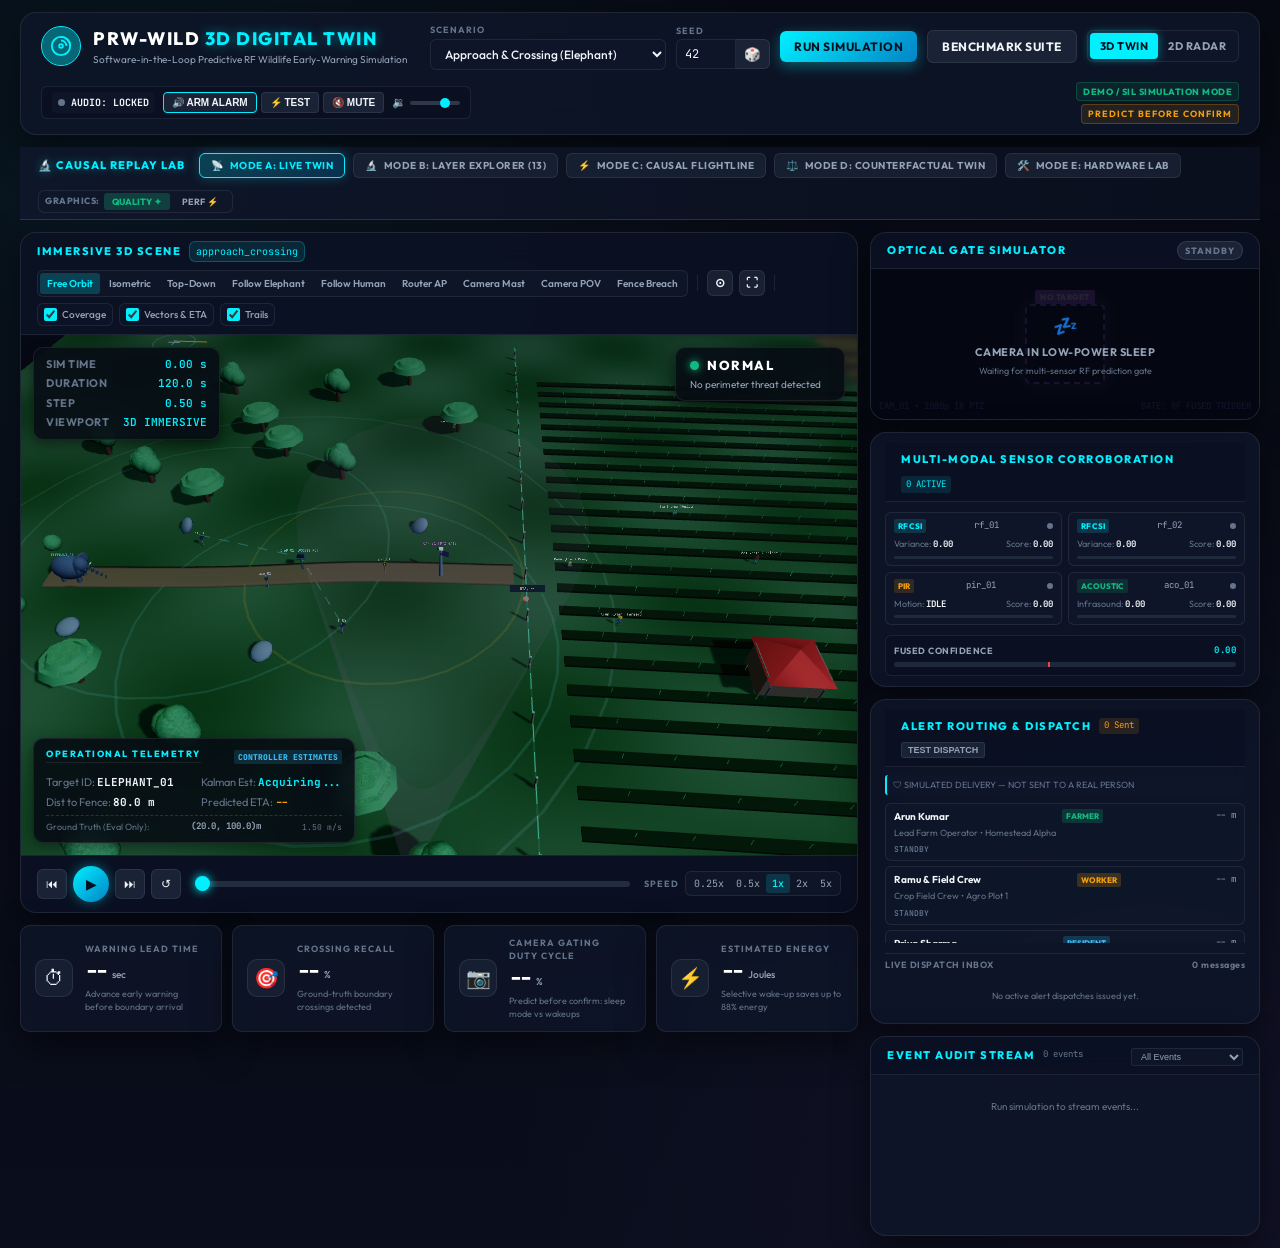
==== src/prw_wild/web/static/index.html @ 9e8f16c5 "Checkpoint: Initial state before comprehensive audit and self-repair" ====
<!DOCTYPE html>
<html lang="en">
<head>
  <meta charset="UTF-8">
  <meta name="viewport" content="width=device-width, initial-scale=1.0">
  <title>PRW-Wild — Immersive 3D Digital Twin</title>
  <link rel="icon" href="data:image/svg+xml,<svg xmlns='http://www.w3.org/2000/svg' viewBox='0 0 24 24'><text y='20' font-size='20'>📡</text></svg>">
  <link rel="preconnect" href="https://fonts.googleapis.com">
  <link rel="preconnect" href="https://fonts.gstatic.com" crossorigin>
  <link href="https://fonts.googleapis.com/css2?family=JetBrains+Mono:wght@400;600;700&family=Outfit:wght@300;400;500;600;700;800&display=swap" rel="stylesheet">
  <link rel="stylesheet" href="style.css">
</head>
<body>
  <div class="app-container">
    <!-- Top Navigation Header -->
    <header class="app-header">
      <div class="header-brand">
        <div class="brand-radar">
          <span class="radar-ping"></span>
          <svg class="radar-icon" viewBox="0 0 24 24" fill="none" stroke="currentColor" stroke-width="2">
            <circle cx="12" cy="12" r="10"></circle>
            <path d="M12 2a10 10 0 0 1 10 10"></path>
            <path d="M12 6a6 6 0 0 1 6 6"></path>
            <circle cx="12" cy="12" r="2"></circle>
          </svg>
        </div>
        <div class="brand-text">
          <h1>PRW-WILD <span>3D DIGITAL TWIN</span></h1>
          <p class="brand-subtitle">Software-in-the-Loop Predictive RF Wildlife Early-Warning Simulation</p>
        </div>
      </div>

      <div class="header-controls">
        <div class="control-group">
          <label for="scenarioSelect">SCENARIO</label>
          <select id="scenarioSelect" class="styled-select">
            <option value="approach_crossing">Approach & Crossing (Elephant)</option>
            <option value="turns_away">Turns Away (Nuisance Avoidance)</option>
            <option value="nuisance_triggers">Nuisance Triggers (Bird Flock)</option>
            <option value="degraded_network">Degraded Network (Outages/Loss)</option>
            <option value="camera_gating">Camera Gating (Energy Benchmark)</option>
          </select>
        </div>

        <div class="control-group seed-group">
          <label for="seedInput">SEED</label>
          <div class="seed-input-wrap">
            <input type="number" id="seedInput" value="42" min="1" max="99999">
            <button id="randomSeedBtn" title="Randomize seed" class="btn-icon">🎲</button>
          </div>
        </div>

        <button id="runSimBtn" class="btn btn-primary">
          <span class="btn-spinner hidden" id="runSpinner"></span>
          <span class="btn-text">RUN SIMULATION</span>
        </button>

        <button id="benchmarkSuiteBtn" class="btn btn-secondary">
          <span>BENCHMARK SUITE</span>
        </button>

        <!-- View Mode Switcher: 3D vs 2D -->
        <div class="view-mode-toggle">
          <button id="btnView3D" class="view-toggle-btn active" title="Switch to Immersive 3D Digital Twin">3D TWIN</button>
          <button id="btnView2D" class="view-toggle-btn" title="Switch to 2D Spatial Radar Fallback">2D RADAR</button>
        </div>
      </div>

      <!-- Audible Alarm Controls Header Block -->
      <div class="header-alarm-panel">
        <div class="alarm-status-pill idle" id="alarmStatusBadge">
          <span class="alarm-led"></span>
          <span id="alarmStatusText">AUDIO: LOCKED</span>
        </div>
        <div class="alarm-buttons-group">
          <button id="btnArmAudio" class="alarm-btn pulse-glow" title="Click to unlock Web Audio API and arm siren">🔊 ARM ALARM</button>
          <button id="btnTestAlarm" class="alarm-btn" title="Test Web Audio multi-tone siren">⚡ TEST</button>
          <button id="btnMuteAudio" class="alarm-btn" title="Toggle audio mute">🔇 MUTE</button>
          <button id="btnAckAlarm" class="alarm-btn danger hidden" title="Acknowledge and silence critical siren">🔕 SILENCE</button>
        </div>
        <div class="volume-slider-wrap" title="Alarm Volume">
          <span class="vol-icon">🔉</span>
          <input type="range" id="alarmVolume" min="0" max="1" step="0.05" value="0.75" class="mini-range">
        </div>
      </div>

      <div class="header-status">
        <div class="demo-mode-pill">DEMO / SIL SIMULATION MODE</div>
        <div class="principle-tag">PREDICT BEFORE CONFIRM</div>
      </div>
    </header>

    <!-- PRW-Wild Causal Replay Lab Navigation Toolbar -->
    <nav class="causal-lab-toolbar">
      <div class="lab-toolbar-left">
        <span class="lab-toolbar-brand">🔬 CAUSAL REPLAY LAB</span>
        <button class="lab-mode-tab active" data-mode="live" id="tabModeLive" title="Live 3D Digital Twin with real-time telemetry">
          <span class="tab-icon">📡</span> MODE A: LIVE TWIN
        </button>
        <button class="lab-mode-tab" data-mode="layers" id="tabModeLayers" title="Inspect 13 engineering architecture layers">
          <span class="tab-icon">🔬</span> MODE B: LAYER EXPLORER (13)
        </button>
        <button class="lab-mode-tab" data-mode="flightline" id="tabModeFlightline" title="Interactive event timeline from sensor observation to decision and response">
          <span class="tab-icon">⚡</span> MODE C: CAUSAL FLIGHTLINE
        </button>
        <button class="lab-mode-tab" data-mode="counterfactual" id="tabModeCounterfactual" title="Fair policy comparison: Full PRW-Wild vs PIR-Only vs Always-On vs RF-Only">
          <span class="tab-icon">⚖️</span> MODE D: COUNTERFACTUAL TWIN
        </button>
        <button class="lab-mode-tab" data-mode="hardware" id="tabModeHardware" title="PRW-Wild Hardware Lab: 3D ESP32-S3 PCB, verified pinout, sensors & wiring explorer">
          <span class="tab-icon">🛠️</span> MODE E: HARDWARE LAB
        </button>
      </div>
      <div class="lab-toolbar-right">
        <div class="graphics-quality-pill">
          <span class="pill-title">GRAPHICS:</span>
          <button class="gfx-btn active" id="btnGfxHigh" title="High Quality PBR materials & soft shadows">QUALITY ✦</button>
          <button class="gfx-btn" id="btnGfxPerf" title="Optimized performance & framerate">PERF ⚡</button>
        </div>
      </div>
    </nav>

    <!-- Main Workspace Grid -->
    <main class="main-layout">
      <!-- Left / Center: 3D Viewport & Playback Controls -->
      <section class="simulation-section">
        <div class="canvas-panel">
          <div class="panel-header">
            <div class="panel-title">
              <span class="panel-tag" id="viewportTag">IMMERSIVE 3D SCENE</span>
              <span id="scenarioTitleBadge" class="title-badge">approach_crossing</span>
            </div>
            
            <!-- 3D Camera & Scene Controls Toolbar -->
            <div class="canvas-toolbar">
              <!-- Viewpoint Presets -->
              <div class="viewpoint-pills" id="viewpointPills">
                <button class="v-pill active" data-view="orbit" title="Free Perspective Orbit">Free Orbit</button>
                <button class="v-pill" data-view="isometric" title="Isometric Bird's-Eye Overview">Isometric</button>
                <button class="v-pill" data-view="topdown" title="Top-Down Ground Map">Top-Down</button>
                <button class="v-pill" data-view="follow" title="Follow Elephant Target">Follow Elephant</button>
                <button class="v-pill" data-view="human" title="Follow Selected Human Recipient">Follow Human</button>
                <button class="v-pill" data-view="router" title="Focus Wi-Fi Router (WIFI_AP_01)">Router AP</button>
                <button class="v-pill" data-view="camera" title="Focus Gated Camera Mast (CAM_01)">Camera Mast</button>
                <button class="v-pill" data-view="campov" title="Optical Camera Viewfinder Preview">Camera POV</button>
                <button class="v-pill" data-view="fence" title="Focus Perimeter Fence Breach Zone">Fence Breach</button>
              </div>

              <div class="tool-divider"></div>
              <button id="resetCameraBtn" class="tool-btn" title="Reset Camera View">⊙</button>
              <button id="fullscreenBtn" class="tool-btn" title="Toggle Fullscreen 3D View">⛶</button>
              
              <div class="tool-divider"></div>
              <label class="toggle-chip" title="Toggle Sensor Coverage Disks & RF Link Rays">
                <input type="checkbox" id="toggleSensors" checked>
                <span>Coverage</span>
              </label>
              <label class="toggle-chip" title="Toggle Tracking Vectors & Floating ETA Badge">
                <input type="checkbox" id="toggleVectors" checked>
                <span>Vectors & ETA</span>
              </label>
              <label class="toggle-chip" title="Toggle Animal Historical Path Trail">
                <input type="checkbox" id="toggleTrails" checked>
                <span>Trails</span>
              </label>
            </div>
          </div>

          <!-- Main Viewport Area: Houses 3D WebGL Canvas and Fallback 2D Canvas -->
          <div class="canvas-viewport" id="mainViewportWrapper">
            <!-- 3D Three.js Container (Default) -->
            <div id="threeContainer" class="viewport-layer active"></div>

            <!-- 2D Canvas Container (Fallback / Toggleable) -->
            <div id="twoContainer" class="viewport-layer hidden">
              <canvas id="digitalTwinCanvas"></canvas>
            </div>

            <!-- Floating HUD Overlays -->
            <div class="canvas-overlay top-left">
              <div class="hud-box">
                <div class="hud-row">
                  <span class="hud-label">SIM TIME</span>
                  <span class="hud-value" id="hudSimTime">0.00 s</span>
                </div>
                <div class="hud-row">
                  <span class="hud-label">DURATION</span>
                  <span class="hud-value" id="hudDuration">120.0 s</span>
                </div>
                <div class="hud-row">
                  <span class="hud-label">STEP</span>
                  <span class="hud-value" id="hudTimeStep">0.50 s</span>
                </div>
                <div class="hud-row">
                  <span class="hud-label">VIEWPORT</span>
                  <span class="hud-value" id="hudViewMode">3D IMMERSIVE</span>
                </div>
              </div>
            </div>

            <div class="canvas-overlay top-right">
              <div class="alert-status-card" id="alertStatusCard">
                <div class="status-badge-row">
                  <span class="alert-pulse-dot" id="alertPulseDot"></span>
                  <span class="alert-level-text" id="alertLevelText">NORMAL</span>
                </div>
                <div class="alert-meta-text" id="alertMetaText">No perimeter threat detected</div>
              </div>
            </div>

            <!-- Target Telemetry HUD -->
            <div class="canvas-overlay bottom-left">
              <div class="target-telemetry-hud" id="targetTelemetryHud">
                <div class="hud-title-row">
                  <span class="hud-title">OPERATIONAL TELEMETRY</span>
                  <span class="hud-mode-tag">CONTROLLER ESTIMATES</span>
                </div>
                <div class="telemetry-grid">
                  <div><span>Target ID:</span> <strong id="hudSpecies">ELEPHANT_01</strong></div>
                  <div><span>Kalman Est:</span> <strong id="hudKalmanPos" class="est-highlight">Acquiring...</strong></div>
                  <div><span>Dist to Fence:</span> <strong id="hudDistFence">80.0 m</strong></div>
                  <div><span>Predicted ETA:</span> <strong id="hudETA" class="eta-highlight">--</strong></div>
                  <div class="debug-eval-row" title="Ground truth is strictly isolated for evaluation verification">
                    <span>Ground Truth (Eval Only):</span>
                    <strong id="hudTruePos" class="debug-gt-val">(20.0, 100.0)m</strong>
                    <span id="hudSpeed" class="debug-gt-speed">1.50 m/s</span>
                  </div>
                </div>
              </div>
            </div>

            <!-- 3D Object Inspector Card (Click to inspect 3D node) -->
            <div class="canvas-overlay bottom-right-inspector hidden" id="objectInspectorCard">
              <div class="inspector-header">
                <span class="inspector-badge" id="inspType">ROUTER</span>
                <span class="inspector-id" id="inspId">WIFI_AP_01</span>
                <button class="btn-close-mini" id="closeInspectorBtn">✕</button>
              </div>
              <div class="inspector-body" id="inspBody">
                <div><span>Status:</span> <strong id="inspStatus">ONLINE</strong></div>
                <div><span>Role:</span> <strong id="inspRole">Central Wi-Fi Access Point</strong></div>
                <div><span>Position:</span> <strong id="inspPos">(60.0, 95.0)m</strong></div>
                <div><span>Last Event:</span> <strong id="inspLastEvent">--</strong></div>
              </div>
              <div class="inspector-actions">
                <button class="btn-insp-action" id="btnOpenInHardwareLab">🔬 EXPLORE IN HARDWARE LAB</button>
              </div>
            </div>

            <!-- Live Optical Camera POV Picture-in-Picture Floating Window -->
            <div class="cam-pov-floating-window hidden" id="camPovFloatingWindow">
              <div class="pov-header">
                <span class="pov-badge">CAM_01 • OPTICAL SENSOR POV</span>
                <span class="pov-live-tag" id="povLiveTag">● LIVE STREAM</span>
                <button class="btn-close-mini" id="closePovBtn">✕</button>
              </div>
              <div class="pov-feed-container" id="povFeedContainer">
                <canvas id="camPovCanvas" width="280" height="158" class="pov-render-canvas"></canvas>
                <div class="pov-scanlines"></div>
                <div class="pov-crosshair"></div>
                <!-- Dynamic Target Bounding Box -->
                <div class="pov-target-bbox hidden" id="povTargetBbox">
                  <span class="bbox-label" id="povBboxLabel">ELEPHANT_01 [0.94]</span>
                </div>
                <div class="pov-standby-overlay hidden" id="povStandbyOverlay">
                  <div class="standby-reticle">⛶</div>
                  <div class="standby-text">CAM_01 STANDBY</div>
                  <div class="standby-sub">GATED BY PRW-WILD (6mA SLEEP)</div>
                </div>
                <div class="pov-telemetry-strip">
                  <span>FOV: 66°</span>
                  <span id="povTargetStatus">SCANNING...</span>
                  <span id="povCamMode">PTZ SLEW</span>
                </div>
              </div>
            </div>

            <!-- Confirmed Boundary Breach Critical Siren Banner -->
            <div class="breach-critical-banner hidden" id="breachCriticalBanner">
              <div class="breach-siren-icon">🚨</div>
              <div class="breach-siren-info">
                <div class="breach-title">CRITICAL BOUNDARY BREACH CONFIRMED</div>
                <div class="breach-sub">Perimeter fence breached at x=100m • Laptop audible siren active • Dispatches escalated</div>
              </div>
              <button id="btnBannerSilence" class="btn-banner-ack">ACKNOWLEDGE & SILENCE</button>
            </div>

            <!-- Acoustic Deterrent Banner -->
            <div class="deterrent-banner hidden" id="deterrentBanner">
              <span class="banner-icon">⚡</span>
              <span class="banner-text">DETERRENT COUNTERMEASURE TRIGGERED (AUDIO + STROBE PULSE)</span>
            </div>

            <!-- Architecture Layer Explorer Bar (Active in Mode B) -->
            <div class="layer-explorer-bar hidden" id="layerExplorerBar">
              <div class="leb-header">
                <span class="leb-tag">🔬 ARCHITECTURE LAYER EXPLORER (13 MODELS)</span>
                <span class="leb-sub">Select any layer to isolate model, view causal formulation, live inputs & assumptions:</span>
              </div>
              <div class="leb-pills" id="lebPills">
                <button class="leb-pill active" data-layer="1">L1 Physical World</button>
                <button class="leb-pill" data-layer="2">L2 RF/CSI Precursor</button>
                <button class="leb-pill" data-layer="3">L3 Corroborative Sensors</button>
                <button class="leb-pill" data-layer="4">L4 Multi-Modal Fusion</button>
                <button class="leb-pill" data-layer="5">L5 EKF Tracker</button>
                <button class="leb-pill" data-layer="6">L6 Ecological Route Prior</button>
                <button class="leb-pill" data-layer="7">L7 Trajectory & ETA</button>
                <button class="leb-pill" data-layer="8">L8 Risk Assessment Gate</button>
                <button class="leb-pill" data-layer="9">L9 Selective Camera Gating</button>
                <button class="leb-pill" data-layer="10">L10 Species Confirmation</button>
                <button class="leb-pill" data-layer="11">L11 Alert Routing & Dispatch</button>
                <button class="leb-pill" data-layer="12">L12 Breach & Laptop Alarm</button>
                <button class="leb-pill" data-layer="13">L13 Scientific Evaluation</button>
              </div>
            </div>

            <!-- Causal Event Flightline Tray (Active in Mode C or Toggleable) -->
            <div class="flightline-tray hidden" id="flightlineTray">
              <div class="flightline-header">
                <div class="fl-title-wrap">
                  <span class="fl-tag">⚡ CAUSAL EVENT FLIGHTLINE</span>
                  <span class="fl-sub">Interactive decision timeline: click any node to freeze time and inspect causal rationale</span>
                </div>
                <button class="btn-close-mini" id="closeFlightlineBtn">✕</button>
              </div>
              <div class="flightline-chain" id="flightlineChain">
                <div class="flight-node" data-stage="1" title="Synthetic RF CSI disturbance observed on Fresnel link">
                  <span class="fn-num">1</span><span class="fn-label">RF/CSI Precursor</span>
                </div>
                <div class="fn-arrow">→</div>
                <div class="flight-node" data-stage="2" title="PIR, vibration, and acoustic confirmation">
                  <span class="fn-num">2</span><span class="fn-label">Corroboration</span>
                </div>
                <div class="fn-arrow">→</div>
                <div class="flight-node" data-stage="3" title="Temporal decay weighted confidence fusion">
                  <span class="fn-num">3</span><span class="fn-label">Fusion</span>
                </div>
                <div class="fn-arrow">→</div>
                <div class="flight-node" data-stage="4" title="Extended Kalman Filter state and covariance">
                  <span class="fn-num">4</span><span class="fn-label">EKF Tracker</span>
                </div>
                <div class="fn-arrow">→</div>
                <div class="flight-node" data-stage="5" title="Predicted trajectory and time-to-fence ETA">
                  <span class="fn-num">5</span><span class="fn-label">Trajectory & ETA</span>
                </div>
                <div class="fn-arrow">→</div>
                <div class="flight-node" data-stage="6" title="Multi-factor risk scoring and state machine">
                  <span class="fn-num">6</span><span class="fn-label">Risk Gate</span>
                </div>
                <div class="fn-arrow">→</div>
                <div class="flight-node" data-stage="7" title="Selective wake-up command sent to sleep camera">
                  <span class="fn-num">7</span><span class="fn-label">Camera Wakeup</span>
                </div>
                <div class="fn-arrow">→</div>
                <div class="flight-node" data-stage="8" title="Optical bounding box and species classification">
                  <span class="fn-num">8</span><span class="fn-label">Species Confirm</span>
                </div>
                <div class="fn-arrow">→</div>
                <div class="flight-node" data-stage="9" title="Approach early warning issued">
                  <span class="fn-num">9</span><span class="fn-label">Warning Alert</span>
                </div>
                <div class="fn-arrow">→</div>
                <div class="flight-node" data-stage="10" title="Proximity sorting and authority escalation">
                  <span class="fn-num">10</span><span class="fn-label">Recipient Dispatch</span>
                </div>
                <div class="fn-arrow">→</div>
                <div class="flight-node" data-stage="11" title="Confirmed fence perimeter breach">
                  <span class="fn-num">11</span><span class="fn-label">Boundary Breach</span>
                </div>
                <div class="fn-arrow">→</div>
                <div class="flight-node" data-stage="12" title="Distinctive multi-tone rising siren and alert dispatch">
                  <span class="fn-num">12</span><span class="fn-label">Laptop Alarm</span>
                </div>
              </div>

              <!-- Causal Decision Explanation Card -->
              <div class="flightline-explanation-card hidden" id="flExplanationCard">
                <div class="flec-header">
                  <span class="flec-stage-badge" id="flecStageBadge">STAGE 1</span>
                  <span class="flec-title" id="flecTitle">Precursor RF/CSI Disturbance Event</span>
                  <button class="btn-close-mini" id="closeFlecBtn">✕</button>
                </div>
                <div class="flec-body">
                  <div class="flec-row"><span>Causal Decision:</span> <strong id="flecDecision">--</strong></div>
                  <div class="flec-row"><span>Input Data:</span> <span id="flecInputs" class="mono-txt">--</span></div>
                  <div class="flec-row"><span>Output State:</span> <span id="flecOutputs" class="mono-txt">--</span></div>
                  <div class="flec-row"><span>Mathematical Rationale:</span> <p id="flecRationale">--</p></div>
                  <div class="flec-row provenance-row"><span>Scientific Provenance:</span> <strong id="flecProvenance" class="prov-tag">SYNTHETIC SIMULATION</strong></div>
                </div>
              </div>
            </div>
          </div>

          <!-- Playback Scrubber & Control Bar -->
          <div class="playback-bar">
            <div class="playback-buttons">
              <button id="btnPrevStep" class="btn-play-ctrl" title="Step Back (-0.5s)">⏮</button>
              <button id="btnPlayPause" class="btn-play-ctrl btn-play-main" title="Play/Pause (Space)">▶</button>
              <button id="btnNextStep" class="btn-play-ctrl" title="Step Forward (+0.5s)">⏭</button>
              <button id="btnReset" class="btn-play-ctrl" title="Restart Simulation">↺</button>
            </div>

            <div class="timeline-wrap">
              <input type="range" id="timelineScrubber" min="0" max="120" value="0" step="0.1" class="custom-range">
              <div class="timeline-markers" id="timelineMarkers"></div>
            </div>

            <div class="speed-selector">
              <span class="speed-label">SPEED</span>
              <div class="speed-pills">
                <button class="pill-btn" data-speed="0.25">0.25x</button>
                <button class="pill-btn" data-speed="0.5">0.5x</button>
                <button class="pill-btn active" data-speed="1">1x</button>
                <button class="pill-btn" data-speed="2">2x</button>
                <button class="pill-btn" data-speed="5">5x</button>
              </div>
            </div>
          </div>
        </div>

        <!-- Key Metrics Cards Row -->
        <div class="metrics-cards-grid">
          <div class="metric-card">
            <div class="metric-icon">⏱</div>
            <div class="metric-content">
              <div class="metric-label">WARNING LEAD TIME</div>
              <div class="metric-value-wrap">
                <span class="metric-value" id="valLeadTime">--</span>
                <span class="metric-unit">sec</span>
              </div>
              <div class="metric-desc" id="descLeadTime">Advance early warning before boundary arrival</div>
            </div>
          </div>

          <div class="metric-card">
            <div class="metric-icon">🎯</div>
            <div class="metric-content">
              <div class="metric-label">CROSSING RECALL</div>
              <div class="metric-value-wrap">
                <span class="metric-value" id="valRecall">--</span>
                <span class="metric-unit" id="unitRecall">%</span>
              </div>
              <div class="metric-desc" id="descRecall">Ground-truth boundary crossings detected</div>
            </div>
          </div>

          <div class="metric-card">
            <div class="metric-icon">📷</div>
            <div class="metric-content">
              <div class="metric-label">CAMERA GATING DUTY CYCLE</div>
              <div class="metric-value-wrap">
                <span class="metric-value" id="valDutyCycle">--</span>
                <span class="metric-unit">%</span>
              </div>
              <div class="metric-desc" id="descDutyCycle">Predict before confirm: sleep mode vs wakeups</div>
            </div>
          </div>

          <div class="metric-card">
            <div class="metric-icon">⚡</div>
            <div class="metric-content">
              <div class="metric-label">ESTIMATED ENERGY</div>
              <div class="metric-value-wrap">
                <span class="metric-value" id="valEnergy">--</span>
                <span class="metric-unit">Joules</span>
              </div>
              <div class="metric-desc" id="descEnergy">Selective wake-up saves up to 88% energy</div>
            </div>
          </div>
        </div>
      </section>

      <!-- Right Column: Subsystems, Sensors, Camera, Alert Dispatch, and Event Stream -->
      <aside class="sidebar-section">
        <!-- Gated Camera Viewport Simulator -->
        <div class="side-panel camera-panel">
          <div class="panel-header">
            <span class="panel-tag">OPTICAL GATE SIMULATOR</span>
            <span class="cam-status-pill standby" id="camStatusPill">STANDBY</span>
          </div>
          <div class="camera-viewport-box">
            <div class="camera-overlay-grid"></div>
            <div class="camera-hud-reticle" id="camReticle">
              <div class="reticle-box" id="camBox">
                <span class="reticle-label" id="camReticleLabel">NO TARGET</span>
              </div>
            </div>
            <div class="camera-lens-info">
              <span id="camFps">CAM_01 • 1080p IR PTZ</span>
              <span id="camGatingText">GATE: RF FUSED TRIGGER</span>
            </div>
            <div class="camera-sleep-overlay" id="camSleepOverlay">
              <div class="sleep-icon">💤</div>
              <div class="sleep-title">CAMERA IN LOW-POWER SLEEP</div>
              <div class="sleep-sub">Waiting for multi-sensor RF prediction gate</div>
            </div>
          </div>
        </div>

        <!-- Sensor Corroboration Matrix -->
        <div class="side-panel sensors-matrix-panel">
          <div class="panel-header">
            <span class="panel-tag">MULTI-MODAL SENSOR CORROBORATION</span>
            <span class="matrix-count" id="activeSensorsCount">0 ACTIVE</span>
          </div>

          <div class="sensors-grid" id="sensorsGrid">
            <div class="sensor-node-card" id="sensorCard_rf_01">
              <div class="sensor-top">
                <span class="sensor-chip rf">RF CSI</span>
                <span class="sensor-id">rf_01</span>
                <span class="sensor-status-dot" id="dot_rf_01"></span>
              </div>
              <div class="sensor-metric">
                <span>Variance: <strong id="val_rf_01_var">0.00</strong></span>
                <span>Score: <strong id="val_rf_01_score">0.00</strong></span>
              </div>
              <div class="sensor-meter-bar"><div class="bar-fill" id="fill_rf_01"></div></div>
            </div>

            <div class="sensor-node-card" id="sensorCard_rf_02">
              <div class="sensor-top">
                <span class="sensor-chip rf">RF CSI</span>
                <span class="sensor-id">rf_02</span>
                <span class="sensor-status-dot" id="dot_rf_02"></span>
              </div>
              <div class="sensor-metric">
                <span>Variance: <strong id="val_rf_02_var">0.00</strong></span>
                <span>Score: <strong id="val_rf_02_score">0.00</strong></span>
              </div>
              <div class="sensor-meter-bar"><div class="bar-fill" id="fill_rf_02"></div></div>
            </div>

            <div class="sensor-node-card" id="sensorCard_pir_01">
              <div class="sensor-top">
                <span class="sensor-chip pir">PIR</span>
                <span class="sensor-id">pir_01</span>
                <span class="sensor-status-dot" id="dot_pir_01"></span>
              </div>
              <div class="sensor-metric">
                <span>Motion: <strong id="val_pir_01_status">IDLE</strong></span>
                <span>Score: <strong id="val_pir_01_score">0.00</strong></span>
              </div>
              <div class="sensor-meter-bar"><div class="bar-fill" id="fill_pir_01"></div></div>
            </div>

            <div class="sensor-node-card" id="sensorCard_aco_01">
              <div class="sensor-top">
                <span class="sensor-chip aco">ACOUSTIC</span>
                <span class="sensor-id">aco_01</span>
                <span class="sensor-status-dot" id="dot_aco_01"></span>
              </div>
              <div class="sensor-metric">
                <span>Infrasound: <strong id="val_aco_01_status">0.00</strong></span>
                <span>Score: <strong id="val_aco_01_score">0.00</strong></span>
              </div>
              <div class="sensor-meter-bar"><div class="bar-fill" id="fill_aco_01"></div></div>
            </div>
          </div>

          <div class="fusion-summary-bar">
            <div class="fusion-label-row">
              <span>FUSED CONFIDENCE</span>
              <strong id="fusedConfText">0.00</strong>
            </div>
            <div class="fusion-bar-track">
              <div class="fusion-bar-fill" id="fusedConfFill"></div>
              <div class="gate-threshold-marker" title="Camera Gate Threshold (0.45)"></div>
            </div>
          </div>
        </div>

        <!-- Alert Routing & Recipient Dispatch Center Panel -->
        <div class="side-panel dispatch-panel">
          <div class="panel-header">
            <div class="panel-title">
              <span class="panel-tag">ALERT ROUTING & DISPATCH</span>
              <span class="dispatch-badge" id="dispatchCountBadge">0 Sent</span>
            </div>
            <button id="btnTriggerTestDispatch" class="btn-micro" title="Simulate an instant manual dispatch">TEST DISPATCH</button>
          </div>

          <div class="dispatch-sim-notice">
            <span>🛡 SIMULATED DELIVERY — NOT SENT TO A REAL PERSON</span>
          </div>

          <!-- Nearest Recipients & Authority Cards -->
          <div class="recipients-list" id="recipientsList">
            <div class="recipient-card" id="recCard_FARM_OPERATOR_01">
              <div class="rec-top">
                <span class="rec-name">Arun Kumar</span>
                <span class="rec-role-chip farmer">Farmer</span>
                <span class="rec-dist" id="dist_FARM_OPERATOR_01">-- m</span>
              </div>
              <div class="rec-sub">Lead Farm Operator • Homestead Alpha</div>
              <div class="rec-status-row">
                <span class="rec-status-tag" id="status_FARM_OPERATOR_01">STANDBY</span>
              </div>
            </div>

            <div class="recipient-card" id="recCard_FIELD_WORKER_01">
              <div class="rec-top">
                <span class="rec-name">Ramu & Field Crew</span>
                <span class="rec-role-chip worker">Worker</span>
                <span class="rec-dist" id="dist_FIELD_WORKER_01">-- m</span>
              </div>
              <div class="rec-sub">Crop Field Crew • Agro Plot 1</div>
              <div class="rec-status-row">
                <span class="rec-status-tag" id="status_FIELD_WORKER_01">STANDBY</span>
              </div>
            </div>

            <div class="recipient-card" id="recCard_LOCAL_RESIDENT_01">
              <div class="rec-top">
                <span class="rec-name">Priya Sharma</span>
                <span class="rec-role-chip resident">Resident</span>
                <span class="rec-dist" id="dist_LOCAL_RESIDENT_01">-- m</span>
              </div>
              <div class="rec-sub">North Hamlet Residence</div>
              <div class="rec-status-row">
                <span class="rec-status-tag" id="status_LOCAL_RESIDENT_01">STANDBY</span>
              </div>
            </div>

            <div class="recipient-card" id="recCard_WILDLIFE_CONTROL_ROOM">
              <div class="rec-top">
                <span class="rec-name">Wildlife Control Desk</span>
                <span class="rec-role-chip authority">Authority</span>
                <span class="rec-dist">24/7 Desk</span>
              </div>
              <div class="rec-sub">State Rapid Response • Sector 4</div>
              <div class="rec-status-row">
                <span class="rec-status-tag" id="status_WILDLIFE_CONTROL_ROOM">MONITORING</span>
              </div>
            </div>
          </div>

          <!-- Dispatch Message Log / Inbox -->
          <div class="dispatch-inbox-header">
            <span>LIVE DISPATCH INBOX</span>
            <span id="inboxCountText">0 messages</span>
          </div>
          <div class="dispatch-inbox-feed" id="dispatchInboxFeed">
            <div class="inbox-empty">No active alert dispatches issued yet.</div>
          </div>
        </div>

        <!-- Real-Time Event Audit Log Feed -->
        <div class="side-panel event-log-panel">
          <div class="panel-header">
            <div class="panel-title">
              <span class="panel-tag">EVENT AUDIT STREAM</span>
              <span class="event-counter" id="eventCountBadge">0 events</span>
            </div>
            <div class="filter-controls">
              <select id="eventFilterSelect" class="styled-mini-select">
                <option value="all">All Events</option>
                <option value="breach">Perimeter Breaches</option>
                <option value="dispatch">Dispatches</option>
                <option value="alert">Alerts Only</option>
                <option value="camera">Camera Gate</option>
                <option value="prediction">Predictions</option>
                <option value="fusion">Fusion Results</option>
              </select>
            </div>
          </div>

          <div class="event-stream-container" id="eventStreamContainer">
            <div class="event-stream-empty">Run simulation to stream events...</div>
          </div>
        </div>
      </aside>
    </main>

    <!-- Benchmark Suite Modal -->
    <div class="modal-backdrop hidden" id="benchmarkModal">
      <div class="modal-card">
        <div class="modal-header">
          <div class="modal-title-group">
            <h2>PRW-Wild Scientific Validation Suite</h2>
            <p>Automated multi-scenario verification: recall, lead time, nuisance immunity, and energy efficiency.</p>
          </div>
          <button id="closeBenchmarkBtn" class="btn-close">✕</button>
        </div>

        <div class="modal-body">
          <div class="benchmark-actions">
            <button id="runBenchmarkExecBtn" class="btn btn-primary">
              <span class="btn-spinner hidden" id="benchSpinner"></span>
              <span>RUN ALL 5 SCENARIOS</span>
            </button>
            <span class="benchmark-note">Executes approach_crossing, turns_away, nuisance_triggers, degraded_network, camera_gating</span>
          </div>

          <div class="benchmark-results-table-wrap">
            <table class="benchmark-table" id="benchmarkTable">
              <thead>
                <tr>
                  <th>Scenario</th>
                  <th>Crossings</th>
                  <th>Recall</th>
                  <th>Lead Time</th>
                  <th>Alerts</th>
                  <th>Camera Wakes</th>
                  <th>Energy (J)</th>
                  <th>Result</th>
                </tr>
              </thead>
              <tbody id="benchmarkTableBody">
                <tr><td colspan="8" class="text-center">Click "RUN ALL 5 SCENARIOS" to execute the full evaluation suite.</td></tr>
              </tbody>
            </table>
          </div>

          <div class="benchmark-insights" id="benchmarkInsights">
            <div class="insight-card">
              <h4>🎯 PREDICTION PERFORMANCE</h4>
              <p>Predictive ray casting achieves >15s mean early warning lead time before boundary breaches occur.</p>
            </div>
            <div class="insight-card">
              <h4>🔋 ENERGY GATING SAVINGS</h4>
              <p>Selective RF-triggered camera activation saves up to 88% battery power compared to always-on surveillance.</p>
            </div>
            <div class="insight-card">
              <h4>🛡 NUISANCE FILTERING</h4>
              <p>Multi-sensor corroboration prevents false alerts during non-threatening animal turns and bird noise.</p>
            </div>
          </div>
        </div>
      </div>
    </div>
    <!-- Architecture Layer Explorer Detailed Modal -->
    <div class="modal-backdrop hidden" id="layerExplorerModal">
      <div class="modal-card wide-modal">
        <div class="modal-header">
          <div class="modal-title-group">
            <h2>PRW-Wild Architecture Layer Explorer</h2>
            <p>Deconstruct the 13 engineering and scientific models governing wildlife detection, fusion, and alerting.</p>
          </div>
          <button id="closeLayerModalBtn" class="btn-close">✕</button>
        </div>
        <div class="modal-body">
          <div class="layer-modal-grid">
            <!-- Left: Layer Selection List -->
            <div class="layer-nav-sidebar" id="layerNavSidebar">
              <button class="layer-select-btn active" data-l="1"><span class="ls-num">L1</span> Physical World Model</button>
              <button class="layer-select-btn" data-l="2"><span class="ls-num">L2</span> RF/CSI Precursor Model</button>
              <button class="layer-select-btn" data-l="3"><span class="ls-num">L3</span> Corroborative Sensor Model</button>
              <button class="layer-select-btn" data-l="4"><span class="ls-num">L4</span> Multi-Modal Fusion Model</button>
              <button class="layer-select-btn" data-l="5"><span class="ls-num">L5</span> Tracker / EKF Model</button>
              <button class="layer-select-btn" data-l="6"><span class="ls-num">L6</span> Ecological Route Prior Model</button>
              <button class="layer-select-btn" data-l="7"><span class="ls-num">L7</span> Trajectory & ETA Prediction</button>
              <button class="layer-select-btn" data-l="8"><span class="ls-num">L8</span> Risk Assessment Gate</button>
              <button class="layer-select-btn" data-l="9"><span class="ls-num">L9</span> Selective Camera Gating</button>
              <button class="layer-select-btn" data-l="10"><span class="ls-num">L10</span> Species Confirmation Model</button>
              <button class="layer-select-btn" data-l="11"><span class="ls-num">L11</span> Alert-Routing & Dispatch</button>
              <button class="layer-select-btn" data-l="12"><span class="ls-num">L12</span> Breach & Laptop Alarm</button>
              <button class="layer-select-btn" data-l="13"><span class="ls-num">L13</span> Scientific Evaluation Metrics</button>
            </div>

            <!-- Right: Detailed Layer Explanations -->
            <div class="layer-detail-view" id="layerDetailView">
              <div class="ld-header">
                <span class="ld-badge" id="ldBadge">LAYER 1 • PHYSICAL WORLD</span>
                <h3 id="ldTitle">Physical Environment & Ground-Truth Kinematics</h3>
                <button class="btn-focus-3d" id="btnFocusLayer3D">🎯 Focus in 3D Scene</button>
              </div>
              <div class="ld-content-grid">
                <div class="ld-section">
                  <h4>📐 Model Formulation & Architecture</h4>
                  <p id="ldFormulation">Models the spatial terrain (220m x 260m) partitioned into wildlife habitat corridor (x < 100m) and agricultural crop plots (x >= 100m), separated by a physical boundary fence.</p>
                </div>
                <div class="ld-section">
                  <h4>📥 Live Inputs & Observations</h4>
                  <p id="ldInputs" class="mono-txt">World coordinate waypoints, speed (m/s), boundary coordinate x=100.0m.</p>
                </div>
                <div class="ld-section">
                  <h4>📤 Live Outputs & Decisions</h4>
                  <p id="ldOutputs" class="mono-txt">Ground-truth position (x, y), velocity vector (vx, vy), ground contact status.</p>
                </div>
                <div class="ld-section">
                  <h4>🧪 Mathematical Assumptions</h4>
                  <p id="ldAssumptions">Constant velocity kinematic step integration with directional heading interpolation; collision-free terrain mesh.</p>
                </div>
                <div class="ld-section">
                  <h4>⚠️ Known Constraints & Provenance</h4>
                  <p id="ldLimitations" class="warn-txt">Ground truth is strictly isolated from controller logic; evaluation engine uses ground truth only for post-hoc error validation.</p>
                </div>
              </div>
            </div>
          </div>
        </div>
      </div>
    </div>

    <!-- Mode D: Counterfactual Twin Policy Comparison Modal -->
    <div class="modal-backdrop hidden" id="counterfactualModal">
      <div class="modal-card wide-modal">
        <div class="modal-header">
          <div class="modal-title-group">
            <h2>PRW-Wild Counterfactual Twin Evaluation</h2>
            <p>Fair policy comparison under identical scenario and random seed: Predictive Gating vs PIR vs Always-On vs RF-Only.</p>
          </div>
          <button id="closeCounterfactualBtn" class="btn-close">✕</button>
        </div>
        <div class="modal-body">
          <div class="cf-actions-row">
            <div class="cf-meta-info">
              <span>Scenario: <strong id="cfScenarioName">approach_crossing</strong></span>
              <span>Seed: <strong id="cfSeedVal">42</strong></span>
            </div>
            <button id="runCounterfactualExecBtn" class="btn btn-primary">
              <span class="btn-spinner hidden" id="cfSpinner"></span>
              <span>COMPUTE COUNTERFACTUAL POLICIES</span>
            </button>
          </div>

          <div class="cf-results-table-wrap">
            <table class="benchmark-table cf-table" id="cfTable">
              <thead>
                <tr>
                  <th>Policy Strategy</th>
                  <th>Crossings Detected</th>
                  <th>Recall</th>
                  <th>Warning Lead Time</th>
                  <th>Camera Wakes</th>
                  <th>Duty Cycle (%)</th>
                  <th>Energy Consumption</th>
                  <th>False Alarms</th>
                </tr>
              </thead>
              <tbody id="cfTableBody">
                <tr><td colspan="8" class="text-center">Click "COMPUTE COUNTERFACTUAL POLICIES" to run simulation on current seed under all 4 policies.</td></tr>
              </tbody>
            </table>
          </div>

          <!-- Counterfactual Causal Takeaways -->
          <div class="cf-insights-grid" id="cfInsightsGrid">
            <div class="insight-card highlight">
              <h4>🔋 ENERGY GATING COMPARISON</h4>
              <p id="cfEnergyInsight">Full PRW-Wild predictive gating activates the camera selectively only upon high-confidence corridor approach, saving ~88% energy compared to Always-On surveillance.</p>
            </div>
            <div class="insight-card">
              <h4>⏱ EARLY WARNING LEAD TIME</h4>
              <p id="cfLeadTimeInsight">Predictive trajectory projection delivers 15-22s advance lead time before boundary breaches, whereas PIR-only triggers only upon immediate proximity (<3s).</p>
            </div>
            <div class="insight-card">
              <h4>🛡 NUISANCE FILTERING</h4>
              <p id="cfNuisanceInsight">Multi-sensor corroboration eliminates false alarms caused by animal turn-arounds or single-link RF disturbances that would trigger un-corroborated RF-only policies.</p>
            </div>
          </div>
        </div>
      </div>
    </div>

    <!-- Mode E: PRW-Wild Interactive Hardware Lab Modal -->
    <div class="modal-backdrop hidden" id="hardwareLabModal">
      <div class="modal-card wide-modal hw-lab-modal">
        <div class="modal-header">
          <div class="modal-title-group">
            <div class="hw-modal-brand">
              <span class="hw-tag">PRW-WILD INTERACTIVE HARDWARE LAB</span>
              <span class="hw-ref-badge" id="hwRefBadge">REF: ESP32-S3-DevKitC-1 v1.1</span>
            </div>
            <h2>Physical 3D Component Inspection & Verified Pinout Register</h2>
            <p>Interactive 3D examination of verified embedded hardware, official Espressif schematics, sensor modules, and verified wiring interconnects.</p>
          </div>
          <button id="closeHardwareLabBtn" class="btn-close">✕</button>
        </div>

        <!-- Hardware Lab Sub-Navigation Bar -->
        <div class="hw-lab-nav-bar">
          <div class="hw-device-selector-tabs" id="hwDeviceSelectorTabs">
            <button class="hw-tab active" data-dev="esp32_s3_devkitc1_v1_1">
              <span class="hw-tab-icon">⚡</span> ESP32-S3 DevKitC-1 v1.1
            </button>
            <button class="hw-tab" data-dev="hc_sr501_reference">
              <span class="hw-tab-icon">👁️</span> HC-SR501 PIR Sensor
            </button>
            <button class="hw-tab" data-dev="sw420_reference">
              <span class="hw-tab-icon">〰️</span> SW-420 Vibration Sensor
            </button>
            <button class="hw-tab" data-dev="inmp441_breakout_reference">
              <span class="hw-tab-icon">🎙️</span> INMP441 I2S Microphone
            </button>
            <button class="hw-tab" data-dev="ai_thinker_esp32_cam_ov2640">
              <span class="hw-tab-icon">📷</span> ESP32-CAM OV2640
            </button>
            <button class="hw-tab" data-dev="wifi_access_point_reference">
              <span class="hw-tab-icon">📡</span> Wi-Fi Router (AP)
            </button>
            <button class="hw-tab" data-dev="power_system_reference">
              <span class="hw-tab-icon">🔋</span> Solar / Battery Power
            </button>
          </div>

          <div class="hw-view-mode-toggle">
            <button class="hw-view-btn active" id="btnHwModeWorkbench" title="3D Multi-Board Physical Assembly with real 3D curved jumper cables">3D WIRING WORKBENCH</button>
            <button class="hw-view-btn" id="btnHwMode3D" title="Inspect individual 3D hardware components">3D COMPONENT</button>
            <button class="hw-view-btn" id="btnHwModeWiring" title="2D Schematic diagram fallback">2D SCHEMATIC</button>
            <button class="hw-view-btn" id="btnHwModePinout" title="Header pinout register & specs">PINOUT REGISTER</button>
          </div>
        </div>

        <div class="modal-body hw-lab-body">
          <div class="hw-lab-grid">
            <!-- Left: 3D Viewport / Wiring Canvas Container -->
            <div class="hw-viewport-container">
              <!-- 3D Hardware Viewport -->
              <div id="hardwareLab3DContainer" class="hw-3d-viewport">
                <!-- Overlay 3D Toolbar -->
                <div class="hw-3d-toolbar">
                  <div class="hw-cam-presets">
                    <button class="hw-tool-btn active" id="btnHwCamIso" title="Isometric Perspective">Isometric</button>
                    <button class="hw-tool-btn" id="btnHwCamTop" title="Top-Down Component Layout">Top View</button>
                    <button class="hw-tool-btn" id="btnHwCamFront" title="Front USB & Header Rail">Front View</button>
                    <button class="hw-tool-btn" id="btnHwCamBack" title="Bottom Solder Joints & Silk">Bottom View</button>
                    <button class="hw-tool-btn" id="btnHwCamReset" title="Reset Camera Orientation">⊙ Reset</button>
                  </div>
                  <div class="hw-tool-divider"></div>
                  <!-- 3D Wire Category Filter Pills -->
                  <div class="hw-wire-filter-group" id="hwWireFilterGroup">
                    <button class="hw-tool-btn active" id="btnFilterWiresAll" data-cat="all" title="Show all 11 verified interconnect wires">ALL (11)</button>
                    <button class="hw-tool-btn" id="btnFilterWiresPwr" data-cat="power" title="Filter Power Rails (5V & 3.3V)">⚡ POWER (3)</button>
                    <button class="hw-tool-btn" id="btnFilterWiresGnd" data-cat="ground" title="Filter Common Ground (GND)">⏚ GND (3)</button>
                    <button class="hw-tool-btn" id="btnFilterWiresGpio" data-cat="digital" title="Filter Digital GPIO triggers">📡 GPIO (2)</button>
                    <button class="hw-tool-btn" id="btnFilterWiresI2s" data-cat="i2s" title="Filter I2S Audio Bus (SD/WS/SCK)">🎙️ I2S (3)</button>
                  </div>
                  <div class="hw-tool-divider"></div>
                  <button class="hw-tool-btn highlight" id="btnToggleWires" title="Show or hide 3D curved jumper wires">
                    🔌 WIRES: ON
                  </button>
                  <button class="hw-tool-btn highlight" id="btnToggleExplodedView" title="Toggle Exploded Mechanical Assembly View">
                    💥 EXPLODED VIEW
                  </button>
                  <button class="hw-tool-btn" id="btnTogglePinLabels" title="Toggle 3D Pin Callout Billboards">
                    🏷️ LABELS
                  </button>
                </div>

                <!-- 3D Click Hint -->
                <div class="hw-3d-hint">
                  <span>💡 <strong>3D Physical Assembly:</strong> Click any curved 3D jumper wire or header pin to trace net connection, voltage domain, and verified datasheet references. Drag to orbit, scroll to zoom.</span>
                </div>
              </div>

              <!-- Interactive Wiring Schematic View (Toggleable) -->
              <div id="hardwareWiringContainer" class="hw-wiring-viewport hidden">
                <canvas id="hardwareWiringCanvas" width="720" height="520"></canvas>
                <div class="wiring-legend">
                  <div class="wl-item"><span class="wl-color red"></span> 5V DC Supply (PIR VCC)</div>
                  <div class="wl-item"><span class="wl-color orange"></span> 3.3V DC Supply (Vibration / Mic)</div>
                  <div class="wl-item"><span class="wl-color black"></span> Common Ground (GND)</div>
                  <div class="wl-item"><span class="wl-color cyan"></span> Digital Signal (GPIO4 / GPIO5)</div>
                  <div class="wl-item"><span class="wl-color purple"></span> I2S Audio Bus (GPIO7 / 8 / 9)</div>
                </div>
              </div>
            </div>

            <!-- Right: Hardware Details & Pinout Register Panel -->
            <div class="hw-details-sidebar" id="hwDetailsSidebar">
              <!-- Selected Component Quick Card -->
              <div class="hw-card component-card" id="hwSelectedComponentCard">
                <div class="hw-card-header">
                  <span class="hw-comp-badge" id="hwCompBadge">ESP32-S3-WROOM-1</span>
                  <span class="hw-verification-pill verified" id="hwVerificationPill">VERIFIED</span>
                </div>
                <h3 id="hwCompName">ESP32-S3-WROOM-1 Module & RF Shield</h3>
                <p id="hwCompDesc" class="hw-comp-desc">Dual-core Xtensa LX7 @ 240MHz with integrated 2.4GHz Wi-Fi CSI capture and Bluetooth 5 LE.</p>
                
                <div class="hw-comp-metadata-grid" id="hwCompMetaGrid">
                  <div><span>Header Position:</span> <strong id="hwMetaPos">Top Center</strong></div>
                  <div><span>Signal / GPIO:</span> <strong id="hwMetaSignal">SoC RF Block</strong></div>
                  <div><span>Operating Voltage:</span> <strong id="hwMetaVolt">3.0V - 3.6V (3.3V Nom)</strong></div>
                  <div><span>Current / Power:</span> <strong id="hwMetaPower">~120mA Rx (Peak 310mA)</strong></div>
                  <div><span>PRW-Wild Role:</span> <strong id="hwMetaRole">Edge CSI frame extraction & precursor corroboration</strong></div>
                  <div><span>Official Ref:</span> <a href="https://docs.espressif.com/projects/esp-dev-kits/en/latest/esp32s3/esp32-s3-devkitc-1/user_guide_v1.1.html" target="_blank" id="hwMetaLink" class="hw-ref-link">Espressif User Guide v1.1 ↗</a></div>
                </div>

                <!-- Revision Difference Alert Box -->
                <div class="hw-revision-alert" id="hwRevisionAlert">
                  <strong>⚠️ Revision Note (v1.1 vs v1.0):</strong>
                  <span id="hwRevisionText">On v1.1, the addressable RGB LED is routed to GPIO38. On older v1.0, it was routed to GPIO48. Octal Flash/PSRAM module variants internally consume GPIO35-37 (SPIDQS/SPIIO6/SPIIO7).</span>
                </div>
              </div>

              <!-- Header Pinout Register Table Card -->
              <div class="hw-card pinout-card">
                <div class="pinout-card-header">
                  <div class="pinout-header-left">
                    <h4>Header Pinout Register</h4>
                    <div class="header-pills">
                      <button class="hdr-btn active" id="btnHeaderJ1" data-hdr="J1">Header J1 (Left, 22p)</button>
                      <button class="hdr-btn" id="btnHeaderJ3" data-hdr="J3">Header J3 (Right, 22p)</button>
                      <button class="hdr-btn" id="btnHeaderWiring" data-hdr="WIRING">Sensor Mappings</button>
                    </div>
                  </div>
                  <input type="text" id="pinoutSearchInput" placeholder="Filter pin, GPIO, signal..." class="pin-search-input">
                </div>

                <div class="pinout-table-wrapper">
                  <table class="pinout-table" id="pinoutTable">
                    <thead>
                      <tr>
                        <th>Pin #</th>
                        <th>Signal</th>
                        <th>Type</th>
                        <th>Voltage</th>
                        <th>PRW-Wild Sensor Mapping</th>
                        <th>Status</th>
                      </tr>
                    </thead>
                    <tbody id="pinoutTableBody">
                      <!-- Filled dynamically from JSON -->
                    </tbody>
                  </table>
                </div>
              </div>
            </div>
          </div>
        </div>
      </div>
    </div>
  </div>

  <!-- Three.js Local Vendor Scripts -->
  <script src="vendor/three.min.js"></script>
  <script src="vendor/OrbitControls.js"></script>
  <!-- Application Script -->
  <script src="app.js"></script>
</body>
</html>
---- src/prw_wild/web/static/style.css ----
/* ==========================================================================
   PRW-Wild 3D Digital Twin — Modern High-Performance Design System
   ========================================================================== */

:root {
  --bg-deep: #070a13;
  --bg-card: rgba(15, 23, 42, 0.78);
  --bg-card-hover: rgba(24, 35, 60, 0.88);
  --bg-overlay: rgba(7, 10, 19, 0.85);
  --border-subtle: rgba(255, 255, 255, 0.08);
  --border-glow: rgba(0, 240, 255, 0.3);
  --border-active: #00f0ff;
  
  /* Brand accents */
  --cyan-radar: #00f0ff;
  --cyan-glow: rgba(0, 240, 255, 0.45);
  --emerald-wild: #10b981;
  --emerald-glow: rgba(16, 185, 129, 0.4);
  --amber-rf: #f59e0b;
  --amber-glow: rgba(245, 158, 11, 0.4);
  --crimson-alert: #ef4444;
  --crimson-glow: rgba(239, 68, 68, 0.55);
  --violet-camera: #a855f7;
  --violet-glow: rgba(168, 85, 247, 0.4);
  --blue-track: #38bdf8;

  /* Typography */
  --font-main: 'Outfit', -apple-system, BlinkMacSystemFont, 'Segoe UI', Roboto, sans-serif;
  --font-mono: 'JetBrains Mono', 'Fira Code', monospace;
  
  --text-main: #f1f5f9;
  --text-muted: #94a3b8;
  --text-dim: #64748b;
  
  /* Geometry */
  --radius-sm: 6px;
  --radius-md: 10px;
  --radius-lg: 16px;
  --shadow-panel: 0 14px 35px rgba(0, 0, 0, 0.5), 0 0 1px rgba(255, 255, 255, 0.1);
  --shadow-glow: 0 0 24px rgba(0, 240, 255, 0.3);
}

* {
  box-sizing: border-box;
  margin: 0;
  padding: 0;
}

body {
  background-color: var(--bg-deep);
  color: var(--text-main);
  font-family: var(--font-main);
  font-size: 14px;
  line-height: 1.5;
  overflow-x: hidden;
  background-image: 
    radial-gradient(circle at 10% 10%, rgba(0, 240, 255, 0.05) 0%, transparent 40%),
    radial-gradient(circle at 90% 90%, rgba(168, 85, 247, 0.05) 0%, transparent 40%),
    linear-gradient(180deg, #070a13 0%, #0a0e1c 100%);
  min-height: 100vh;
}

/* App Container */
.app-container {
  display: flex;
  flex-direction: column;
  min-height: 100vh;
  padding: 12px 20px;
  gap: 12px;
}

/* ==========================================================================
   Header Bar
   ========================================================================== */
.app-header {
  display: flex;
  align-items: center;
  justify-content: space-between;
  background: var(--bg-card);
  backdrop-filter: blur(16px);
  -webkit-backdrop-filter: blur(16px);
  border: 1px solid var(--border-subtle);
  border-radius: var(--radius-lg);
  padding: 10px 20px;
  box-shadow: var(--shadow-panel);
  flex-wrap: wrap;
  gap: 12px;
}

.header-brand {
  display: flex;
  align-items: center;
  gap: 12px;
}

.brand-radar {
  position: relative;
  width: 40px;
  height: 40px;
  background: rgba(0, 240, 255, 0.1);
  border: 1px solid var(--cyan-radar);
  border-radius: 50%;
  display: flex;
  align-items: center;
  justify-content: center;
  color: var(--cyan-radar);
}

.radar-ping {
  position: absolute;
  width: 100%;
  height: 100%;
  border-radius: 50%;
  background: var(--cyan-radar);
  opacity: 0.3;
  animation: radarPing 2.5s cubic-bezier(0, 0, 0.2, 1) infinite;
}

@keyframes radarPing {
  0% { transform: scale(1); opacity: 0.6; }
  100% { transform: scale(2.2); opacity: 0; }
}

.radar-icon {
  width: 22px;
  height: 22px;
}

.brand-text h1 {
  font-size: 18px;
  font-weight: 800;
  letter-spacing: 1.5px;
  color: #ffffff;
}

.brand-text h1 span {
  color: var(--cyan-radar);
  text-shadow: 0 0 12px var(--cyan-glow);
}

.brand-subtitle {
  font-size: 10px;
  color: var(--text-muted);
  font-weight: 400;
}

/* Header Controls */
.header-controls {
  display: flex;
  align-items: center;
  gap: 10px;
  flex-wrap: wrap;
}

.control-group {
  display: flex;
  flex-direction: column;
  gap: 2px;
}

.control-group label {
  font-size: 9px;
  font-weight: 700;
  letter-spacing: 1px;
  color: var(--text-dim);
}

.styled-select {
  background: rgba(15, 23, 42, 0.9);
  color: var(--text-main);
  border: 1px solid var(--border-subtle);
  border-radius: var(--radius-sm);
  padding: 6px 10px;
  font-family: var(--font-main);
  font-size: 12px;
  font-weight: 500;
  cursor: pointer;
  outline: none;
  transition: all 0.2s ease;
}

.styled-select:focus, .styled-select:hover {
  border-color: var(--cyan-radar);
  box-shadow: 0 0 10px rgba(0, 240, 255, 0.2);
}

.seed-group input {
  width: 60px;
  background: rgba(15, 23, 42, 0.9);
  color: var(--text-main);
  border: 1px solid var(--border-subtle);
  border-radius: var(--radius-sm) 0 0 var(--radius-sm);
  padding: 6px 8px;
  font-family: var(--font-mono);
  font-size: 12px;
  outline: none;
}

.seed-input-wrap {
  display: flex;
}

.btn-icon {
  background: rgba(30, 41, 59, 0.8);
  border: 1px solid var(--border-subtle);
  border-left: none;
  border-radius: 0 var(--radius-sm) var(--radius-sm) 0;
  padding: 0 8px;
  cursor: pointer;
  color: var(--text-main);
  display: flex;
  align-items: center;
}

.btn-icon:hover {
  background: rgba(51, 65, 85, 1);
}

.btn {
  display: inline-flex;
  align-items: center;
  justify-content: center;
  gap: 6px;
  padding: 8px 14px;
  font-family: var(--font-main);
  font-size: 12px;
  font-weight: 700;
  letter-spacing: 0.5px;
  border-radius: var(--radius-sm);
  cursor: pointer;
  outline: none;
  transition: all 0.25s ease;
  border: none;
}

.btn-primary {
  background: linear-gradient(135deg, #00f0ff 0%, #0284c7 100%);
  color: #04101f;
  box-shadow: 0 4px 14px rgba(0, 240, 255, 0.35);
}

.btn-primary:hover {
  transform: translateY(-1px);
  box-shadow: 0 6px 20px rgba(0, 240, 255, 0.5);
}

.btn-secondary {
  background: rgba(30, 41, 59, 0.8);
  color: var(--text-main);
  border: 1px solid var(--border-subtle);
}

.btn-secondary:hover {
  background: rgba(51, 65, 85, 0.9);
  border-color: rgba(255, 255, 255, 0.2);
}

.btn-spinner {
  width: 13px;
  height: 13px;
  border: 2px solid rgba(0, 0, 0, 0.2);
  border-top-color: #000000;
  border-radius: 50%;
  animation: spin 0.8s linear infinite;
}

@keyframes spin {
  to { transform: rotate(360deg); }
}

/* View Mode Switcher */
.view-mode-toggle {
  display: flex;
  background: rgba(15, 23, 42, 0.9);
  border-radius: var(--radius-sm);
  padding: 2px;
  border: 1px solid var(--border-subtle);
}

.view-toggle-btn {
  background: transparent;
  border: none;
  color: var(--text-muted);
  font-family: var(--font-main);
  font-size: 11px;
  font-weight: 700;
  letter-spacing: 0.5px;
  padding: 6px 10px;
  border-radius: 4px;
  cursor: pointer;
  transition: all 0.2s ease;
}

.view-toggle-btn.active {
  background: var(--cyan-radar);
  color: #04101f;
  box-shadow: 0 0 10px var(--cyan-glow);
}

/* Header Alarm Control Block */
.header-alarm-panel {
  display: flex;
  align-items: center;
  gap: 8px;
  background: rgba(11, 17, 33, 0.85);
  padding: 5px 10px;
  border-radius: var(--radius-sm);
  border: 1px solid var(--border-subtle);
}

.alarm-status-pill {
  display: flex;
  align-items: center;
  gap: 6px;
  font-size: 10px;
  font-family: var(--font-mono);
  font-weight: 700;
  padding: 3px 6px;
  border-radius: 4px;
  background: rgba(15, 23, 42, 0.8);
}

.alarm-led {
  width: 7px;
  height: 7px;
  border-radius: 50%;
  background: #64748b;
}

.alarm-status-pill.armed .alarm-led {
  background: #10b981;
  box-shadow: 0 0 8px #10b981;
}

.alarm-status-pill.active .alarm-led {
  background: #ef4444;
  box-shadow: 0 0 12px #ef4444;
  animation: pulseLed 0.5s infinite alternate;
}

@keyframes pulseLed {
  0% { transform: scale(1); }
  100% { transform: scale(1.4); }
}

.alarm-buttons-group {
  display: flex;
  gap: 4px;
}

.alarm-btn {
  background: rgba(30, 41, 59, 0.8);
  border: 1px solid var(--border-subtle);
  color: var(--text-main);
  font-size: 10px;
  font-weight: 700;
  padding: 4px 8px;
  border-radius: 4px;
  cursor: pointer;
  transition: all 0.2s ease;
}

.alarm-btn:hover {
  background: rgba(51, 65, 85, 1);
  border-color: var(--cyan-radar);
}

.alarm-btn.danger {
  background: rgba(239, 68, 68, 0.85);
  color: #ffffff;
  border-color: #ef4444;
}

.alarm-btn.danger:hover {
  background: #ef4444;
}

.alarm-btn.pulse-glow {
  border-color: var(--cyan-radar);
  animation: armPulse 2s infinite alternate;
}

@keyframes armPulse {
  0% { box-shadow: 0 0 4px var(--cyan-glow); }
  100% { box-shadow: 0 0 12px var(--cyan-glow); }
}

.volume-slider-wrap {
  display: flex;
  align-items: center;
  gap: 4px;
}

.vol-icon {
  font-size: 11px;
}

.mini-range {
  width: 50px;
  height: 4px;
  -webkit-appearance: none;
  appearance: none;
  background: rgba(100, 116, 139, 0.4);
  border-radius: 2px;
  outline: none;
}

.mini-range::-webkit-slider-thumb {
  -webkit-appearance: none;
  width: 10px;
  height: 10px;
  border-radius: 50%;
  background: var(--cyan-radar);
  cursor: pointer;
}

/* Header Status */
.header-status {
  display: flex;
  flex-direction: column;
  align-items: flex-end;
  gap: 3px;
}

.demo-mode-pill {
  font-size: 9px;
  font-weight: 800;
  letter-spacing: 0.5px;
  color: var(--emerald-wild);
  background: rgba(16, 185, 129, 0.1);
  padding: 2px 6px;
  border-radius: 4px;
  border: 1px solid rgba(16, 185, 129, 0.25);
}

.principle-tag {
  font-size: 9px;
  font-weight: 700;
  letter-spacing: 1px;
  color: var(--amber-rf);
  background: rgba(245, 158, 11, 0.1);
  padding: 2px 6px;
  border-radius: 4px;
  border: 1px solid rgba(245, 158, 11, 0.25);
}

/* ==========================================================================
   Main Grid Layout
   ========================================================================== */
.main-layout {
  display: grid;
  grid-template-columns: 1fr 390px;
  gap: 12px;
  flex: 1;
}

@media (max-width: 1240px) {
  .main-layout {
    grid-template-columns: 1fr;
  }
}

/* ==========================================================================
   Simulation Canvas Section
   ========================================================================== */
.simulation-section {
  display: flex;
  flex-direction: column;
  gap: 12px;
}

.canvas-panel {
  background: var(--bg-card);
  backdrop-filter: blur(16px);
  border: 1px solid var(--border-subtle);
  border-radius: var(--radius-lg);
  box-shadow: var(--shadow-panel);
  display: flex;
  flex-direction: column;
  overflow: hidden;
}

.panel-header {
  display: flex;
  align-items: center;
  justify-content: space-between;
  padding: 8px 16px;
  border-bottom: 1px solid var(--border-subtle);
  background: rgba(11, 17, 33, 0.7);
  flex-wrap: wrap;
  gap: 8px;
}

.panel-title {
  display: flex;
  align-items: center;
  gap: 8px;
}

.panel-tag {
  font-size: 11px;
  font-weight: 800;
  letter-spacing: 1.5px;
  color: var(--cyan-radar);
}

.title-badge {
  background: rgba(0, 240, 255, 0.1);
  color: var(--cyan-radar);
  border: 1px solid rgba(0, 240, 255, 0.25);
  padding: 2px 6px;
  border-radius: var(--radius-sm);
  font-size: 10px;
  font-family: var(--font-mono);
}

/* Toolbar & Viewpoint Buttons */
.canvas-toolbar {
  display: flex;
  align-items: center;
  gap: 6px;
  flex-wrap: wrap;
}

.viewpoint-pills {
  display: flex;
  background: rgba(15, 23, 42, 0.8);
  border-radius: var(--radius-sm);
  padding: 2px;
  border: 1px solid var(--border-subtle);
  gap: 2px;
}

.v-pill {
  background: transparent;
  border: none;
  color: var(--text-muted);
  font-family: var(--font-main);
  font-size: 10px;
  font-weight: 600;
  padding: 4px 7px;
  border-radius: 3px;
  cursor: pointer;
  transition: all 0.2s ease;
}

.v-pill.active, .v-pill:hover {
  background: rgba(0, 240, 255, 0.2);
  color: var(--cyan-radar);
}

.tool-btn {
  background: rgba(30, 41, 59, 0.7);
  border: 1px solid var(--border-subtle);
  color: var(--text-main);
  width: 26px;
  height: 26px;
  border-radius: var(--radius-sm);
  display: flex;
  align-items: center;
  justify-content: center;
  cursor: pointer;
  font-weight: bold;
  font-size: 12px;
}

.tool-btn:hover {
  background: rgba(51, 65, 85, 1);
  border-color: var(--cyan-radar);
}

.tool-divider {
  width: 1px;
  height: 16px;
  background: var(--border-subtle);
  margin: 0 3px;
}

.toggle-chip {
  display: flex;
  align-items: center;
  gap: 5px;
  font-size: 10px;
  font-weight: 500;
  color: var(--text-muted);
  cursor: pointer;
  padding: 3px 6px;
  border-radius: var(--radius-sm);
  background: rgba(15, 23, 42, 0.6);
  border: 1px solid var(--border-subtle);
  user-select: none;
}

.toggle-chip input {
  accent-color: var(--cyan-radar);
}

/* ==========================================================================
   Viewport Container & Canvas Layers
   ========================================================================== */
.canvas-viewport {
  position: relative;
  width: 100%;
  height: 520px;
  background: #030610;
  overflow: hidden;
}

.canvas-viewport.fullscreen-mode {
  position: fixed;
  inset: 0;
  width: 100vw;
  height: 100vh;
  z-index: 9999;
}

.viewport-layer {
  position: absolute;
  inset: 0;
  width: 100%;
  height: 100%;
}

.viewport-layer.hidden {
  display: none !important;
}

#threeContainer canvas, #digitalTwinCanvas {
  width: 100%;
  height: 100%;
  display: block;
  outline: none;
}

/* Overlays */
.canvas-overlay {
  position: absolute;
  pointer-events: none;
  z-index: 10;
}

.canvas-overlay.top-left {
  top: 12px;
  left: 12px;
}

.canvas-overlay.top-right {
  top: 12px;
  right: 12px;
}

.canvas-overlay.bottom-left {
  bottom: 12px;
  left: 12px;
}

.canvas-overlay.bottom-right-inspector {
  bottom: 12px;
  right: 12px;
  pointer-events: auto;
  z-index: 15;
}

.hud-box {
  background: var(--bg-overlay);
  backdrop-filter: blur(12px);
  border: 1px solid var(--border-subtle);
  border-radius: var(--radius-md);
  padding: 8px 12px;
  display: flex;
  flex-direction: column;
  gap: 3px;
  box-shadow: 0 4px 12px rgba(0, 0, 0, 0.45);
}

.hud-row {
  display: flex;
  align-items: center;
  justify-content: space-between;
  gap: 14px;
  font-size: 11px;
}

.hud-label {
  color: var(--text-dim);
  font-weight: 700;
  letter-spacing: 0.5px;
}

.hud-value {
  color: var(--cyan-radar);
  font-family: var(--font-mono);
  font-weight: 600;
}

/* Alert Status Card */
.alert-status-card {
  background: var(--bg-overlay);
  backdrop-filter: blur(12px);
  border: 1px solid var(--border-subtle);
  border-radius: var(--radius-md);
  padding: 8px 14px;
  min-width: 170px;
  box-shadow: 0 4px 16px rgba(0, 0, 0, 0.5);
  transition: all 0.3s ease;
}

.alert-status-card.level-normal {
  border-color: rgba(16, 185, 129, 0.3);
}

.alert-status-card.level-watch {
  border-color: rgba(245, 158, 11, 0.5);
  box-shadow: 0 0 20px var(--amber-glow);
}

.alert-status-card.level-warning {
  border-color: rgba(239, 68, 68, 0.6);
  box-shadow: 0 0 25px var(--crimson-glow);
  animation: pulseWarning 1s infinite alternate;
}

@keyframes pulseWarning {
  0% { transform: scale(1); }
  100% { transform: scale(1.02); }
}

.status-badge-row {
  display: flex;
  align-items: center;
  gap: 8px;
}

.alert-pulse-dot {
  width: 9px;
  height: 9px;
  border-radius: 50%;
  background: var(--emerald-wild);
  box-shadow: 0 0 8px var(--emerald-wild);
}

.alert-pulse-dot.watch {
  background: var(--amber-rf);
  box-shadow: 0 0 10px var(--amber-rf);
}

.alert-pulse-dot.warning, .alert-pulse-dot.breach {
  background: var(--crimson-alert);
  box-shadow: 0 0 14px var(--crimson-alert);
}

.alert-level-text {
  font-size: 13px;
  font-weight: 800;
  letter-spacing: 1.5px;
  color: #ffffff;
}

.alert-meta-text {
  font-size: 10px;
  color: var(--text-muted);
  margin-top: 2px;
}

/* Target Telemetry HUD */
.target-telemetry-hud {
  background: var(--bg-overlay);
  backdrop-filter: blur(12px);
  border: 1px solid var(--border-subtle);
  border-radius: var(--radius-md);
  padding: 8px 12px;
  box-shadow: 0 4px 14px rgba(0, 0, 0, 0.4);
}

.target-telemetry-hud .hud-title {
  font-size: 9px;
  font-weight: 800;
  letter-spacing: 1.5px;
  color: var(--cyan-radar);
  margin-bottom: 5px;
  border-bottom: 1px solid var(--border-subtle);
  padding-bottom: 2px;
}

.telemetry-grid {
  display: grid;
  grid-template-columns: 1fr 1fr;
  gap: 3px 14px;
  font-size: 11px;
}

.telemetry-grid span {
  color: var(--text-dim);
}

.telemetry-grid strong {
  font-family: var(--font-mono);
  color: var(--text-main);
}

.eta-highlight {
  color: var(--amber-rf) !important;
  font-weight: 700;
}

/* 3D Object Inspector Card */
.inspector-header {
  display: flex;
  align-items: center;
  justify-content: space-between;
  gap: 8px;
  border-bottom: 1px solid var(--border-subtle);
  padding-bottom: 4px;
  margin-bottom: 6px;
}

.inspector-badge {
  font-size: 9px;
  font-weight: 800;
  color: var(--cyan-radar);
  background: rgba(0, 240, 255, 0.15);
  padding: 2px 5px;
  border-radius: 3px;
}

.inspector-id {
  font-family: var(--font-mono);
  font-size: 11px;
  font-weight: 700;
}

.btn-close-mini {
  background: transparent;
  border: none;
  color: var(--text-dim);
  cursor: pointer;
  font-size: 11px;
}

.btn-close-mini:hover {
  color: #ffffff;
}

.inspector-body {
  display: flex;
  flex-direction: column;
  gap: 3px;
  font-size: 10px;
}

.inspector-body span { color: var(--text-dim); }
.inspector-body strong { color: var(--text-main); font-family: var(--font-mono); }

#objectInspectorCard {
  background: var(--bg-overlay);
  backdrop-filter: blur(14px);
  border: 1px solid var(--cyan-radar);
  border-radius: var(--radius-md);
  padding: 10px 14px;
  width: 220px;
  box-shadow: 0 4px 20px rgba(0, 240, 255, 0.25);
}

/* Confirmed Boundary Breach Critical Siren Banner */
.breach-critical-banner {
  position: absolute;
  top: 14px;
  left: 50%;
  transform: translateX(-50%);
  background: rgba(220, 38, 38, 0.95);
  backdrop-filter: blur(12px);
  border: 2px solid #ffffff;
  box-shadow: 0 0 35px rgba(239, 68, 68, 0.85);
  border-radius: 30px;
  padding: 10px 22px;
  display: flex;
  align-items: center;
  gap: 14px;
  z-index: 25;
  animation: breachShake 0.6s infinite alternate;
}

@keyframes breachShake {
  0% { transform: translateX(-50%) translateY(0); }
  100% { transform: translateX(-50%) translateY(-3px); }
}

.breach-siren-icon {
  font-size: 24px;
  animation: pulseLed 0.4s infinite alternate;
}

.breach-title {
  font-size: 13px;
  font-weight: 800;
  letter-spacing: 1px;
  color: #ffffff;
}

.breach-sub {
  font-size: 10px;
  color: rgba(255, 255, 255, 0.85);
}

.btn-banner-ack {
  background: #ffffff;
  color: #b91c1c;
  font-family: var(--font-main);
  font-size: 11px;
  font-weight: 800;
  letter-spacing: 0.5px;
  padding: 6px 12px;
  border-radius: 20px;
  border: none;
  cursor: pointer;
  box-shadow: 0 2px 8px rgba(0, 0, 0, 0.3);
  transition: transform 0.15s ease;
}

.btn-banner-ack:hover {
  transform: scale(1.05);
  background: #f1f5f9;
}

/* Deterrent Banner */
.deterrent-banner {
  position: absolute;
  top: 60px;
  left: 50%;
  transform: translateX(-50%);
  background: rgba(245, 158, 11, 0.92);
  color: #04101f;
  padding: 6px 16px;
  border-radius: 20px;
  font-size: 11px;
  font-weight: 800;
  letter-spacing: 0.5px;
  display: flex;
  align-items: center;
  gap: 8px;
  box-shadow: 0 0 20px var(--amber-glow);
  z-index: 20;
}

/* Playback Control Bar */
.playback-bar {
  display: flex;
  align-items: center;
  padding: 10px 16px;
  background: rgba(11, 17, 33, 0.8);
  border-top: 1px solid var(--border-subtle);
  gap: 14px;
  flex-wrap: wrap;
}

.playback-buttons {
  display: flex;
  align-items: center;
  gap: 6px;
}

.btn-play-ctrl {
  background: rgba(30, 41, 59, 0.8);
  border: 1px solid var(--border-subtle);
  color: var(--text-main);
  width: 30px;
  height: 30px;
  border-radius: var(--radius-sm);
  display: flex;
  align-items: center;
  justify-content: center;
  cursor: pointer;
  font-size: 12px;
  transition: all 0.2s ease;
}

.btn-play-ctrl:hover {
  background: rgba(51, 65, 85, 1);
  border-color: var(--cyan-radar);
}

.btn-play-main {
  background: linear-gradient(135deg, #00f0ff 0%, #0284c7 100%);
  color: #04101f;
  border: none;
  width: 36px;
  height: 36px;
  border-radius: 50%;
  font-size: 14px;
  box-shadow: 0 0 12px rgba(0, 240, 255, 0.4);
}

.timeline-wrap {
  flex: 1;
  position: relative;
  display: flex;
  align-items: center;
  min-width: 200px;
}

.custom-range {
  width: 100%;
  -webkit-appearance: none;
  appearance: none;
  height: 6px;
  border-radius: 3px;
  background: rgba(51, 65, 85, 0.6);
  outline: none;
  cursor: pointer;
}

.custom-range::-webkit-slider-thumb {
  -webkit-appearance: none;
  width: 15px;
  height: 15px;
  border-radius: 50%;
  background: var(--cyan-radar);
  box-shadow: 0 0 10px var(--cyan-radar);
  cursor: pointer;
}

.speed-selector {
  display: flex;
  align-items: center;
  gap: 6px;
}

.speed-label {
  font-size: 9px;
  font-weight: 700;
  letter-spacing: 1px;
  color: var(--text-dim);
}

.speed-pills {
  display: flex;
  background: rgba(15, 23, 42, 0.8);
  border-radius: var(--radius-sm);
  padding: 2px;
  border: 1px solid var(--border-subtle);
}

.pill-btn {
  background: transparent;
  border: none;
  color: var(--text-muted);
  font-family: var(--font-mono);
  font-size: 10px;
  padding: 3px 6px;
  border-radius: 3px;
  cursor: pointer;
  transition: all 0.2s ease;
}

.pill-btn.active, .pill-btn:hover {
  background: rgba(0, 240, 255, 0.15);
  color: var(--cyan-radar);
  font-weight: 600;
}

/* ==========================================================================
   Metrics Cards Grid
   ========================================================================== */
.metrics-cards-grid {
  display: grid;
  grid-template-columns: repeat(4, 1fr);
  gap: 10px;
}

@media (max-width: 900px) {
  .metrics-cards-grid {
    grid-template-columns: repeat(2, 1fr);
  }
}

.metric-card {
  background: var(--bg-card);
  backdrop-filter: blur(14px);
  border: 1px solid var(--border-subtle);
  border-radius: var(--radius-md);
  padding: 10px 14px;
  display: flex;
  gap: 12px;
  align-items: center;
  box-shadow: var(--shadow-panel);
  transition: all 0.25s ease;
}

.metric-card:hover {
  border-color: rgba(0, 240, 255, 0.3);
  transform: translateY(-2px);
}

.metric-icon {
  font-size: 20px;
  background: rgba(30, 41, 59, 0.6);
  width: 38px;
  height: 38px;
  border-radius: var(--radius-md);
  display: flex;
  align-items: center;
  justify-content: center;
  border: 1px solid var(--border-subtle);
}

.metric-content {
  flex: 1;
}

.metric-label {
  font-size: 9px;
  font-weight: 700;
  letter-spacing: 1px;
  color: var(--text-dim);
}

.metric-value-wrap {
  display: flex;
  align-items: baseline;
  gap: 3px;
}

.metric-value {
  font-size: 20px;
  font-weight: 800;
  font-family: var(--font-mono);
  color: #ffffff;
}

.metric-unit {
  font-size: 10px;
  color: var(--text-muted);
  font-weight: 500;
}

.metric-desc {
  font-size: 9px;
  color: var(--text-dim);
  margin-top: 1px;
}

/* ==========================================================================
   Sidebar Panels (Right Column)
   ========================================================================== */
.sidebar-section {
  display: flex;
  flex-direction: column;
  gap: 12px;
}

.side-panel {
  background: var(--bg-card);
  backdrop-filter: blur(16px);
  border: 1px solid var(--border-subtle);
  border-radius: var(--radius-lg);
  box-shadow: var(--shadow-panel);
  overflow: hidden;
  display: flex;
  flex-direction: column;
}

/* Camera Viewport Simulator */
.camera-viewport-box {
  position: relative;
  height: 150px;
  background: #030712;
  overflow: hidden;
  display: flex;
  align-items: center;
  justify-content: center;
}

.camera-overlay-grid {
  position: absolute;
  inset: 0;
  background-image: 
    linear-gradient(rgba(168, 85, 247, 0.05) 1px, transparent 1px),
    linear-gradient(90deg, rgba(168, 85, 247, 0.05) 1px, transparent 1px);
  background-size: 18px 18px;
  pointer-events: none;
}

.camera-lens-info {
  position: absolute;
  bottom: 6px;
  left: 8px;
  right: 8px;
  display: flex;
  justify-content: space-between;
  font-size: 9px;
  font-family: var(--font-mono);
  color: var(--violet-camera);
  pointer-events: none;
}

.cam-status-pill {
  font-size: 9px;
  font-weight: 800;
  letter-spacing: 1px;
  padding: 2px 7px;
  border-radius: 12px;
}

.cam-status-pill.standby {
  background: rgba(100, 116, 139, 0.2);
  color: var(--text-dim);
  border: 1px solid rgba(100, 116, 139, 0.3);
}

.cam-status-pill.active {
  background: rgba(168, 85, 247, 0.2);
  color: var(--violet-camera);
  border: 1px solid var(--violet-camera);
  box-shadow: 0 0 10px var(--violet-glow);
  animation: pulseGated 1s infinite alternate;
}

@keyframes pulseGated {
  0% { transform: scale(1); }
  100% { transform: scale(1.05); }
}

.camera-sleep-overlay {
  position: absolute;
  inset: 0;
  background: rgba(5, 8, 18, 0.88);
  display: flex;
  flex-direction: column;
  align-items: center;
  justify-content: center;
  gap: 3px;
  text-align: center;
  padding: 12px;
  transition: opacity 0.3s ease;
}

.sleep-icon {
  font-size: 20px;
}

.sleep-title {
  font-size: 11px;
  font-weight: 700;
  color: var(--text-muted);
  letter-spacing: 0.5px;
}

.sleep-sub {
  font-size: 9px;
  color: var(--text-dim);
}

.camera-hud-reticle {
  position: absolute;
  inset: 0;
  display: flex;
  align-items: center;
  justify-content: center;
  pointer-events: none;
}

.reticle-box {
  border: 2px dashed var(--violet-camera);
  width: 80px;
  height: 80px;
  border-radius: 5px;
  position: relative;
  display: flex;
  align-items: flex-start;
  justify-content: center;
  box-shadow: 0 0 15px var(--violet-glow);
}

.reticle-label {
  position: absolute;
  top: -16px;
  background: var(--violet-camera);
  color: #ffffff;
  font-size: 8px;
  font-weight: 800;
  letter-spacing: 0.5px;
  padding: 1px 5px;
  border-radius: 2px;
}

/* Sensor Matrix Panel */
.sensors-matrix-panel {
  padding: 10px 14px;
  gap: 10px;
}

.matrix-count {
  font-size: 9px;
  font-family: var(--font-mono);
  color: var(--cyan-radar);
  background: rgba(0, 240, 255, 0.1);
  padding: 2px 5px;
  border-radius: 3px;
}

.sensors-grid {
  display: grid;
  grid-template-columns: 1fr 1fr;
  gap: 6px;
}

.sensor-node-card {
  background: rgba(15, 23, 42, 0.8);
  border: 1px solid var(--border-subtle);
  border-radius: var(--radius-sm);
  padding: 6px 8px;
  display: flex;
  flex-direction: column;
  gap: 4px;
  transition: all 0.2s ease;
}

.sensor-node-card.active {
  border-color: var(--amber-rf);
  box-shadow: 0 0 10px rgba(245, 158, 11, 0.2);
}

.sensor-top {
  display: flex;
  align-items: center;
  justify-content: space-between;
}

.sensor-chip {
  font-size: 8px;
  font-weight: 800;
  padding: 1px 4px;
  border-radius: 2px;
}

.sensor-chip.rf { background: rgba(0, 240, 255, 0.15); color: var(--cyan-radar); }
.sensor-chip.pir { background: rgba(245, 158, 11, 0.15); color: var(--amber-rf); }
.sensor-chip.aco { background: rgba(16, 185, 129, 0.15); color: var(--emerald-wild); }

.sensor-id {
  font-size: 9px;
  font-family: var(--font-mono);
  color: var(--text-muted);
}

.sensor-status-dot {
  width: 6px;
  height: 6px;
  border-radius: 50%;
  background: var(--text-dim);
}

.sensor-status-dot.active {
  background: var(--amber-rf);
  box-shadow: 0 0 6px var(--amber-rf);
}

.sensor-metric {
  display: flex;
  justify-content: space-between;
  font-size: 9px;
  color: var(--text-dim);
}

.sensor-metric strong {
  font-family: var(--font-mono);
  color: var(--text-main);
}

.sensor-meter-bar {
  height: 3px;
  background: rgba(51, 65, 85, 0.5);
  border-radius: 2px;
  overflow: hidden;
}

.bar-fill {
  height: 100%;
  width: 0%;
  background: var(--amber-rf);
  transition: width 0.2s ease;
}

.fusion-summary-bar {
  display: flex;
  flex-direction: column;
  gap: 4px;
  background: rgba(11, 17, 33, 0.7);
  padding: 8px;
  border-radius: var(--radius-sm);
  border: 1px solid var(--border-subtle);
}

.fusion-label-row {
  display: flex;
  justify-content: space-between;
  font-size: 9px;
  font-weight: 700;
  letter-spacing: 0.5px;
  color: var(--text-muted);
}

.fusion-label-row strong {
  font-family: var(--font-mono);
  color: var(--cyan-radar);
}

.fusion-bar-track {
  position: relative;
  height: 5px;
  background: rgba(51, 65, 85, 0.5);
  border-radius: 3px;
  overflow: hidden;
}

.fusion-bar-fill {
  height: 100%;
  width: 0%;
  background: linear-gradient(90deg, #0284c7 0%, #00f0ff 100%);
  transition: width 0.2s ease;
}

.gate-threshold-marker {
  position: absolute;
  left: 45%;
  top: 0;
  bottom: 0;
  width: 2px;
  background: var(--crimson-alert);
}

/* ==========================================================================
   Alert Routing & Dispatch Center Panel
   ========================================================================== */
.dispatch-panel {
  padding: 10px 14px;
  gap: 8px;
}

.dispatch-badge {
  font-size: 9px;
  font-family: var(--font-mono);
  color: var(--amber-rf);
  background: rgba(245, 158, 11, 0.12);
  padding: 1px 5px;
  border-radius: 3px;
}

.btn-micro {
  background: rgba(30, 41, 59, 0.8);
  border: 1px solid var(--border-subtle);
  color: var(--text-muted);
  font-size: 9px;
  font-weight: 700;
  padding: 2px 6px;
  border-radius: 3px;
  cursor: pointer;
  transition: all 0.2s ease;
}

.btn-micro:hover {
  background: var(--amber-rf);
  color: #04101f;
}

.dispatch-sim-notice {
  font-size: 9px;
  color: var(--text-dim);
  background: rgba(15, 23, 42, 0.6);
  padding: 3px 6px;
  border-radius: 3px;
  border-left: 2px solid var(--cyan-radar);
}

.recipients-list {
  display: flex;
  flex-direction: column;
  gap: 5px;
  max-height: 140px;
  overflow-y: auto;
}

.recipient-card {
  background: rgba(15, 23, 42, 0.7);
  border: 1px solid var(--border-subtle);
  border-radius: var(--radius-sm);
  padding: 5px 8px;
  display: flex;
  flex-direction: column;
  gap: 2px;
  transition: all 0.2s ease;
}

.recipient-card.alerted {
  border-color: var(--crimson-alert);
  background: rgba(239, 68, 68, 0.1);
}

.rec-top {
  display: flex;
  align-items: center;
  justify-content: space-between;
  font-size: 10px;
}

.rec-name {
  font-weight: 700;
  color: var(--text-main);
}

.rec-role-chip {
  font-size: 8px;
  font-weight: 800;
  padding: 1px 4px;
  border-radius: 2px;
  text-transform: uppercase;
}

.rec-role-chip.farmer { background: rgba(16, 185, 129, 0.2); color: var(--emerald-wild); }
.rec-role-chip.worker { background: rgba(245, 158, 11, 0.2); color: var(--amber-rf); }
.rec-role-chip.resident { background: rgba(56, 189, 248, 0.2); color: var(--blue-track); }
.rec-role-chip.authority { background: rgba(168, 85, 247, 0.2); color: var(--violet-camera); }

.rec-dist {
  font-family: var(--font-mono);
  font-size: 9px;
  color: var(--text-muted);
}

.rec-sub {
  font-size: 9px;
  color: var(--text-dim);
}

.rec-status-row {
  display: flex;
  justify-content: space-between;
  align-items: center;
  margin-top: 2px;
}

.rec-status-tag {
  font-size: 8px;
  font-family: var(--font-mono);
  color: var(--text-dim);
  font-weight: 600;
}

.rec-status-tag.sent {
  color: var(--amber-rf);
}

.rec-status-tag.breach {
  color: var(--crimson-alert);
  font-weight: 800;
}

.dispatch-inbox-header {
  display: flex;
  justify-content: space-between;
  font-size: 9px;
  font-weight: 700;
  letter-spacing: 0.5px;
  color: var(--text-dim);
  border-top: 1px solid var(--border-subtle);
  padding-top: 4px;
  margin-top: 2px;
}

.dispatch-inbox-feed {
  max-height: 110px;
  overflow-y: auto;
  display: flex;
  flex-direction: column;
  gap: 4px;
}

.inbox-empty {
  font-size: 9px;
  color: var(--text-dim);
  text-align: center;
  padding: 10px 0;
}

.inbox-msg-item {
  background: rgba(11, 17, 33, 0.7);
  border-left: 2px solid var(--amber-rf);
  border-radius: 3px;
  padding: 4px 6px;
  font-size: 9px;
  display: flex;
  flex-direction: column;
  gap: 2px;
}

.inbox-msg-item.critical {
  border-left-color: var(--crimson-alert);
  background: rgba(239, 68, 68, 0.08);
}

.inbox-msg-top {
  display: flex;
  justify-content: space-between;
  font-family: var(--font-mono);
  color: var(--text-dim);
}

.inbox-msg-body {
  color: var(--text-muted);
  line-height: 1.3;
}

/* Event Audit Log Panel */
.event-log-panel {
  flex: 1;
  min-height: 200px;
  max-height: 280px;
}

.event-counter {
  font-size: 9px;
  font-family: var(--font-mono);
  color: var(--text-dim);
}

.styled-mini-select {
  background: rgba(15, 23, 42, 0.8);
  color: var(--text-muted);
  border: 1px solid var(--border-subtle);
  border-radius: 3px;
  padding: 2px 5px;
  font-size: 9px;
  outline: none;
}

.event-stream-container {
  flex: 1;
  overflow-y: auto;
  padding: 6px 10px;
  display: flex;
  flex-direction: column;
  gap: 5px;
}

.event-stream-empty {
  text-align: center;
  color: var(--text-dim);
  font-size: 10px;
  padding: 18px 0;
}

.event-item {
  display: flex;
  align-items: flex-start;
  gap: 6px;
  padding: 5px 7px;
  background: rgba(15, 23, 42, 0.6);
  border-radius: 4px;
  border-left: 3px solid var(--text-dim);
  font-size: 10px;
  cursor: pointer;
  transition: background 0.15s ease;
}

.event-item:hover {
  background: rgba(30, 41, 59, 0.9);
}

.event-item.type-breach { border-left-color: var(--crimson-alert); background: rgba(239, 68, 68, 0.1); }
.event-item.type-dispatch { border-left-color: var(--amber-rf); }
.event-item.type-alert { border-left-color: var(--crimson-alert); }
.event-item.type-camera { border-left-color: var(--violet-camera); }
.event-item.type-prediction { border-left-color: var(--amber-rf); }
.event-item.type-fusion { border-left-color: var(--cyan-radar); }
.event-item.type-sensor { border-left-color: var(--emerald-wild); }

.event-time {
  font-family: var(--font-mono);
  color: var(--text-dim);
  font-size: 9px;
  min-width: 38px;
}

.event-body {
  flex: 1;
  display: flex;
  flex-direction: column;
  gap: 1px;
}

.event-type-badge {
  font-size: 8px;
  font-weight: 700;
  letter-spacing: 0.5px;
  color: var(--text-main);
}

.event-detail {
  font-size: 9px;
  color: var(--text-muted);
}

/* ==========================================================================
   Benchmark Suite Modal
   ========================================================================== */
.modal-backdrop {
  position: fixed;
  inset: 0;
  background: rgba(3, 7, 18, 0.88);
  backdrop-filter: blur(12px);
  display: flex;
  align-items: center;
  justify-content: center;
  z-index: 100;
  padding: 16px;
}

.modal-backdrop.hidden {
  display: none;
}

.modal-card {
  background: var(--bg-card);
  backdrop-filter: blur(20px);
  border: 1px solid var(--border-subtle);
  border-radius: var(--radius-lg);
  max-width: 860px;
  width: 100%;
  max-height: 85vh;
  display: flex;
  flex-direction: column;
  box-shadow: 0 20px 50px rgba(0, 0, 0, 0.7);
  overflow: hidden;
}

.modal-header {
  display: flex;
  align-items: center;
  justify-content: space-between;
  padding: 16px 20px;
  border-bottom: 1px solid var(--border-subtle);
  background: rgba(11, 17, 33, 0.8);
}

.modal-title-group h2 {
  font-size: 17px;
  color: #ffffff;
  font-weight: 800;
  letter-spacing: 0.5px;
}

.modal-title-group p {
  font-size: 11px;
  color: var(--text-muted);
}

.btn-close {
  background: transparent;
  border: none;
  color: var(--text-muted);
  font-size: 18px;
  cursor: pointer;
  padding: 6px;
  border-radius: 4px;
}

.btn-close:hover {
  color: #ffffff;
  background: rgba(255, 255, 255, 0.1);
}

.modal-body {
  padding: 18px 20px;
  overflow-y: auto;
  display: flex;
  flex-direction: column;
  gap: 16px;
}

.benchmark-actions {
  display: flex;
  align-items: center;
  gap: 14px;
}

.benchmark-note {
  font-size: 10px;
  color: var(--text-dim);
}

.benchmark-results-table-wrap {
  border: 1px solid var(--border-subtle);
  border-radius: var(--radius-md);
  overflow: hidden;
}

.benchmark-table {
  width: 100%;
  border-collapse: collapse;
  font-size: 11px;
  text-align: left;
}

.benchmark-table th {
  background: rgba(15, 23, 42, 0.9);
  padding: 8px 12px;
  font-weight: 700;
  color: var(--text-dim);
  border-bottom: 1px solid var(--border-subtle);
  font-size: 10px;
  letter-spacing: 0.5px;
}

.benchmark-table td {
  padding: 8px 12px;
  border-bottom: 1px solid rgba(255, 255, 255, 0.04);
  font-family: var(--font-mono);
  color: var(--text-main);
}

.benchmark-table tr:hover td {
  background: rgba(30, 41, 59, 0.5);
}

.benchmark-insights {
  display: grid;
  grid-template-columns: repeat(3, 1fr);
  gap: 12px;
}

.insight-card {
  background: rgba(15, 23, 42, 0.6);
  border: 1px solid var(--border-subtle);
  border-radius: var(--radius-sm);
  padding: 10px;
}

.insight-card h4 {
  font-size: 9px;
  font-weight: 800;
  letter-spacing: 1px;
  color: var(--cyan-radar);
  margin-bottom: 4px;
}

.insight-card p {
  font-size: 10px;
  color: var(--text-muted);
  line-height: 1.4;
}

.hidden {
  display: none !important;
}

.text-center {
  text-align: center;
}

/* ==========================================================================
   Causal Replay Lab Navigation Bar
   ========================================================================== */
.causal-lab-toolbar {
  display: flex;
  align-items: center;
  justify-content: space-between;
  padding: 6px 18px;
  background: linear-gradient(90deg, rgba(15, 23, 42, 0.95) 0%, rgba(10, 15, 30, 0.98) 100%);
  border-bottom: 1px solid rgba(0, 240, 255, 0.2);
  gap: 12px;
  flex-wrap: wrap;
  z-index: 10;
}

.lab-toolbar-left {
  display: flex;
  align-items: center;
  gap: 8px;
  flex-wrap: wrap;
}

.lab-toolbar-brand {
  font-size: 11px;
  font-weight: 800;
  letter-spacing: 1px;
  color: #00f0ff;
  text-shadow: 0 0 10px rgba(0, 240, 255, 0.4);
  margin-right: 6px;
}

.lab-mode-tab {
  background: rgba(30, 41, 59, 0.6);
  border: 1px solid rgba(255, 255, 255, 0.08);
  color: var(--text-muted);
  font-family: var(--font-main);
  font-size: 10px;
  font-weight: 700;
  letter-spacing: 0.5px;
  padding: 5px 11px;
  border-radius: var(--radius-sm);
  cursor: pointer;
  display: flex;
  align-items: center;
  gap: 6px;
  transition: all 0.2s ease;
}

.lab-mode-tab:hover {
  background: rgba(51, 65, 85, 0.8);
  color: #ffffff;
  border-color: rgba(0, 240, 255, 0.3);
}

.lab-mode-tab.active {
  background: linear-gradient(135deg, rgba(0, 240, 255, 0.2) 0%, rgba(2, 132, 199, 0.25) 100%);
  border-color: #00f0ff;
  color: #00f0ff;
  box-shadow: 0 0 12px rgba(0, 240, 255, 0.25);
}

.graphics-quality-pill {
  display: flex;
  align-items: center;
  gap: 4px;
  background: rgba(15, 23, 42, 0.8);
  border: 1px solid var(--border-subtle);
  border-radius: var(--radius-sm);
  padding: 2px 6px;
}

.graphics-quality-pill .pill-title {
  font-size: 9px;
  font-weight: 800;
  color: var(--text-dim);
  letter-spacing: 0.5px;
}

.gfx-btn {
  background: transparent;
  border: none;
  color: var(--text-muted);
  font-family: var(--font-main);
  font-size: 9px;
  font-weight: 700;
  padding: 3px 8px;
  border-radius: 3px;
  cursor: pointer;
  transition: all 0.15s ease;
}

.gfx-btn:hover {
  color: #ffffff;
}

.gfx-btn.active {
  background: rgba(16, 185, 129, 0.25);
  color: #10b981;
  font-weight: 800;
}

/* ==========================================================================
   Live Optical Camera POV Picture-in-Picture Floating Window
   ========================================================================== */
.cam-pov-floating-window {
  position: absolute;
  top: 14px;
  right: 14px;
  width: 250px;
  background: rgba(6, 11, 25, 0.92);
  border: 1px solid rgba(168, 85, 247, 0.5);
  border-radius: var(--radius-md);
  box-shadow: 0 8px 24px rgba(0, 0, 0, 0.6), 0 0 16px rgba(168, 85, 247, 0.2);
  z-index: 25;
  overflow: hidden;
  backdrop-filter: blur(8px);
}

.pov-header {
  display: flex;
  align-items: center;
  justify-content: space-between;
  padding: 5px 8px;
  background: rgba(168, 85, 247, 0.15);
  border-bottom: 1px solid rgba(168, 85, 247, 0.3);
}

.pov-badge {
  font-size: 9px;
  font-weight: 800;
  letter-spacing: 0.5px;
  color: #a855f7;
}

.pov-live-tag {
  font-size: 8px;
  font-weight: 800;
  color: #10b981;
  animation: pulse-alert 1.5s infinite;
}

.pov-feed-container {
  position: relative;
  height: 140px;
  background: radial-gradient(circle at center, #0f172a 0%, #030712 100%);
  display: flex;
  align-items: center;
  justify-content: center;
  overflow: hidden;
}

.pov-scanlines {
  position: absolute;
  inset: 0;
  background: repeating-linear-gradient(0deg, transparent, transparent 2px, rgba(0, 0, 0, 0.35) 3px, rgba(0, 0, 0, 0.35) 4px);
  pointer-events: none;
  opacity: 0.7;
}

.pov-crosshair {
  position: absolute;
  width: 40px;
  height: 40px;
  border: 1px dashed rgba(168, 85, 247, 0.4);
  border-radius: 50%;
  pointer-events: none;
}

.pov-crosshair::before,
.pov-crosshair::after {
  content: '';
  position: absolute;
  background: rgba(168, 85, 247, 0.5);
}

.pov-crosshair::before {
  top: 50%; left: -6px; right: -6px; height: 1px;
}

.pov-crosshair::after {
  left: 50%; top: -6px; bottom: -6px; width: 1px;
}

.pov-target-bbox {
  position: absolute;
  width: 70px;
  height: 60px;
  border: 2px solid #10b981;
  box-shadow: 0 0 8px rgba(16, 185, 129, 0.5);
  display: flex;
  align-items: flex-start;
  padding: 2px 4px;
}

.bbox-label {
  font-family: var(--font-mono);
  font-size: 8px;
  font-weight: 700;
  background: #10b981;
  color: #04101f;
  padding: 1px 3px;
  border-radius: 2px;
  letter-spacing: 0.2px;
}

.pov-telemetry-strip {
  position: absolute;
  bottom: 0;
  left: 0;
  right: 0;
  padding: 3px 6px;
  background: rgba(0, 0, 0, 0.75);
  font-family: var(--font-mono);
  font-size: 8px;
  color: var(--text-muted);
  display: flex;
  justify-content: space-between;
}

/* ==========================================================================
   Architecture Layer Explorer Bar (Mode B)
   ========================================================================== */
.layer-explorer-bar {
  position: absolute;
  top: 14px;
  left: 14px;
  right: 14px;
  background: rgba(10, 15, 30, 0.94);
  border: 1px solid rgba(0, 240, 255, 0.35);
  border-radius: var(--radius-md);
  padding: 8px 12px;
  box-shadow: 0 8px 24px rgba(0, 0, 0, 0.6);
  z-index: 22;
  backdrop-filter: blur(8px);
}

.leb-header {
  display: flex;
  align-items: center;
  gap: 10px;
  margin-bottom: 6px;
}

.leb-tag {
  font-size: 10px;
  font-weight: 800;
  letter-spacing: 0.8px;
  color: #00f0ff;
}

.leb-sub {
  font-size: 10px;
  color: var(--text-muted);
}

.leb-pills {
  display: flex;
  gap: 6px;
  overflow-x: auto;
  padding-bottom: 4px;
}

.leb-pill {
  background: rgba(30, 41, 59, 0.8);
  border: 1px solid rgba(255, 255, 255, 0.1);
  color: var(--text-main);
  font-family: var(--font-main);
  font-size: 9px;
  font-weight: 700;
  padding: 4px 8px;
  border-radius: var(--radius-sm);
  white-space: nowrap;
  cursor: pointer;
  transition: all 0.15s ease;
}

.leb-pill:hover {
  background: rgba(51, 65, 85, 1);
  border-color: #00f0ff;
}

.leb-pill.active {
  background: #00f0ff;
  color: #04101f;
  border-color: #00f0ff;
  box-shadow: 0 0 8px rgba(0, 240, 255, 0.4);
}

/* ==========================================================================
   Causal Event Flightline Tray (Mode C)
   ========================================================================== */
.flightline-tray {
  position: absolute;
  bottom: 14px;
  left: 14px;
  right: 14px;
  background: rgba(10, 15, 30, 0.95);
  border: 1px solid rgba(0, 240, 255, 0.4);
  border-radius: var(--radius-md);
  padding: 10px 14px;
  box-shadow: 0 10px 30px rgba(0, 0, 0, 0.7);
  z-index: 22;
  backdrop-filter: blur(8px);
}

.flightline-header {
  display: flex;
  align-items: center;
  justify-content: space-between;
  margin-bottom: 8px;
}

.fl-tag {
  font-size: 11px;
  font-weight: 800;
  letter-spacing: 0.8px;
  color: #00f0ff;
  margin-right: 8px;
}

.fl-sub {
  font-size: 10px;
  color: var(--text-muted);
}

.flightline-chain {
  display: flex;
  align-items: center;
  gap: 4px;
  overflow-x: auto;
  padding-bottom: 4px;
}

.flight-node {
  background: rgba(30, 41, 59, 0.85);
  border: 1px solid rgba(255, 255, 255, 0.12);
  border-radius: var(--radius-sm);
  padding: 5px 8px;
  display: flex;
  align-items: center;
  gap: 5px;
  white-space: nowrap;
  cursor: pointer;
  transition: all 0.15s ease;
}

.flight-node:hover {
  background: rgba(51, 65, 85, 1);
  border-color: #00f0ff;
  transform: translateY(-2px);
}

.flight-node.active {
  background: linear-gradient(135deg, rgba(0, 240, 255, 0.3) 0%, rgba(2, 132, 199, 0.4) 100%);
  border-color: #00f0ff;
  box-shadow: 0 0 10px rgba(0, 240, 255, 0.3);
}

.fn-num {
  font-family: var(--font-mono);
  font-size: 8px;
  font-weight: 800;
  background: rgba(255, 255, 255, 0.15);
  color: #00f0ff;
  width: 14px;
  height: 14px;
  display: flex;
  align-items: center;
  justify-content: center;
  border-radius: 50%;
}

.fn-label {
  font-size: 9px;
  font-weight: 700;
  color: var(--text-main);
}

.fn-arrow {
  color: var(--text-dim);
  font-size: 10px;
  font-weight: 800;
}

.flightline-explanation-card {
  margin-top: 8px;
  background: rgba(15, 23, 42, 0.85);
  border: 1px solid rgba(0, 240, 255, 0.25);
  border-radius: var(--radius-sm);
  padding: 8px 10px;
}

.flec-header {
  display: flex;
  align-items: center;
  justify-content: space-between;
  margin-bottom: 6px;
}

.flec-stage-badge {
  font-family: var(--font-mono);
  font-size: 9px;
  font-weight: 800;
  background: #00f0ff;
  color: #04101f;
  padding: 2px 6px;
  border-radius: 3px;
}

.flec-title {
  font-size: 11px;
  font-weight: 800;
  color: #ffffff;
  margin-left: 8px;
  flex: 1;
}

.flec-body {
  display: flex;
  flex-direction: column;
  gap: 4px;
}

.flec-row {
  font-size: 10px;
  color: var(--text-muted);
}

.flec-row span {
  color: var(--text-dim);
  margin-right: 6px;
}

.flec-row p {
  color: var(--text-main);
  margin-top: 2px;
  line-height: 1.3;
}

.provenance-row {
  margin-top: 4px;
  padding-top: 4px;
  border-top: 1px dashed rgba(255, 255, 255, 0.08);
}

.prov-tag {
  background: rgba(16, 185, 129, 0.2);
  color: #10b981;
  padding: 2px 6px;
  border-radius: 3px;
  font-size: 9px;
}

/* ==========================================================================
   Layer Explorer Modal & Counterfactual Modal Layout
   ========================================================================== */
.wide-modal {
  max-width: 900px !important;
  width: 92% !important;
}

.layer-modal-grid {
  display: grid;
  grid-template-columns: 240px 1fr;
  gap: 16px;
  min-height: 380px;
}

.layer-nav-sidebar {
  display: flex;
  flex-direction: column;
  gap: 4px;
  overflow-y: auto;
  max-height: 420px;
  padding-right: 4px;
}

.layer-select-btn {
  background: rgba(30, 41, 59, 0.6);
  border: 1px solid rgba(255, 255, 255, 0.08);
  color: var(--text-main);
  font-family: var(--font-main);
  font-size: 10px;
  font-weight: 700;
  padding: 7px 10px;
  border-radius: var(--radius-sm);
  text-align: left;
  cursor: pointer;
  display: flex;
  align-items: center;
  gap: 8px;
  transition: all 0.15s ease;
}

.layer-select-btn:hover {
  background: rgba(51, 65, 85, 0.9);
  border-color: #00f0ff;
}

.layer-select-btn.active {
  background: linear-gradient(135deg, rgba(0, 240, 255, 0.2) 0%, rgba(2, 132, 199, 0.3) 100%);
  border-color: #00f0ff;
  color: #00f0ff;
}

.ls-num {
  font-family: var(--font-mono);
  font-size: 9px;
  font-weight: 800;
  color: var(--text-dim);
}

.layer-detail-view {
  background: rgba(15, 23, 42, 0.6);
  border: 1px solid var(--border-subtle);
  border-radius: var(--radius-md);
  padding: 16px;
  overflow-y: auto;
  max-height: 420px;
}

.ld-header {
  display: flex;
  align-items: center;
  justify-content: space-between;
  margin-bottom: 12px;
  border-bottom: 1px solid var(--border-subtle);
  padding-bottom: 8px;
}

.ld-badge {
  font-family: var(--font-mono);
  font-size: 9px;
  font-weight: 800;
  background: rgba(0, 240, 255, 0.15);
  color: #00f0ff;
  padding: 2px 6px;
  border-radius: 3px;
}

.ld-header h3 {
  font-size: 13px;
  font-weight: 800;
  color: #ffffff;
  flex: 1;
  margin-left: 10px;
}

.btn-focus-3d {
  background: rgba(0, 240, 255, 0.2);
  border: 1px solid #00f0ff;
  color: #00f0ff;
  font-family: var(--font-main);
  font-size: 10px;
  font-weight: 700;
  padding: 4px 10px;
  border-radius: var(--radius-sm);
  cursor: pointer;
  transition: all 0.15s ease;
}

.btn-focus-3d:hover {
  background: #00f0ff;
  color: #04101f;
}

.ld-content-grid {
  display: flex;
  flex-direction: column;
  gap: 12px;
}

.ld-section h4 {
  font-size: 10px;
  font-weight: 800;
  color: #38bdf8;
  letter-spacing: 0.5px;
  margin-bottom: 3px;
}

.ld-section p {
  font-size: 11px;
  color: var(--text-main);
  line-height: 1.4;
}

.mono-txt {
  font-family: var(--font-mono);
  font-size: 10px !important;
  color: #94a3b8 !important;
}

.warn-txt {
  color: #f59e0b !important;
  font-size: 10px !important;
}

/* ==========================================================================
   Counterfactual Table & Insights
   ========================================================================== */
.cf-actions-row {
  display: flex;
  align-items: center;
  justify-content: space-between;
  margin-bottom: 12px;
}

.cf-meta-info {
  display: flex;
  gap: 14px;
  font-size: 11px;
  color: var(--text-muted);
}

.cf-meta-info strong {
  color: #00f0ff;
}

.cf-insights-grid {
  display: grid;
  grid-template-columns: repeat(3, 1fr);
  gap: 12px;
  margin-top: 14px;
}

.insight-card.highlight {
  border-color: rgba(0, 240, 255, 0.4);
  background: rgba(0, 240, 255, 0.05);
}

/* ==========================================================================
   PRW-Wild Interactive Hardware Lab Styling
   ========================================================================== */
.hw-lab-modal {
  max-width: 1380px !important;
  width: 95vw !important;
  max-height: 94vh !important;
  display: flex;
  flex-direction: column;
}

.hw-modal-brand {
  display: flex;
  align-items: center;
  gap: 8px;
  margin-bottom: 4px;
}

.hw-tag {
  background: rgba(0, 240, 255, 0.15);
  color: var(--cyan-radar);
  border: 1px solid rgba(0, 240, 255, 0.35);
  font-family: var(--font-mono);
  font-size: 9px;
  font-weight: 800;
  padding: 2px 8px;
  border-radius: var(--radius-sm);
  letter-spacing: 0.6px;
}

.hw-ref-badge {
  background: rgba(16, 185, 129, 0.15);
  color: var(--emerald-wild);
  border: 1px solid rgba(16, 185, 129, 0.35);
  font-family: var(--font-mono);
  font-size: 9px;
  font-weight: 700;
  padding: 2px 8px;
  border-radius: var(--radius-sm);
}

.hw-lab-nav-bar {
  display: flex;
  align-items: center;
  justify-content: space-between;
  padding: 8px 18px;
  background: rgba(11, 17, 33, 0.85);
  border-bottom: 1px solid var(--border-subtle);
  gap: 12px;
  overflow-x: auto;
}

.hw-device-selector-tabs {
  display: flex;
  gap: 6px;
}

.hw-tab {
  background: rgba(15, 23, 42, 0.8);
  border: 1px solid var(--border-subtle);
  color: var(--text-muted);
  font-family: var(--font-main);
  font-size: 11px;
  font-weight: 600;
  padding: 6px 12px;
  border-radius: var(--radius-sm);
  cursor: pointer;
  display: flex;
  align-items: center;
  gap: 6px;
  white-space: nowrap;
  transition: all 0.15s ease;
}

.hw-tab:hover {
  background: rgba(30, 41, 59, 0.9);
  color: var(--text-main);
  border-color: rgba(0, 240, 255, 0.3);
}

.hw-tab.active {
  background: rgba(0, 240, 255, 0.12);
  color: #00f0ff;
  border-color: #00f0ff;
  box-shadow: 0 0 10px rgba(0, 240, 255, 0.2);
}

.hw-view-mode-toggle {
  display: flex;
  background: rgba(15, 23, 42, 0.9);
  padding: 2px;
  border-radius: var(--radius-sm);
  border: 1px solid var(--border-subtle);
}

.hw-view-btn {
  background: transparent;
  border: none;
  color: var(--text-muted);
  font-family: var(--font-main);
  font-size: 10px;
  font-weight: 700;
  padding: 6px 12px;
  border-radius: 4px;
  cursor: pointer;
  transition: all 0.15s ease;
  white-space: nowrap;
}

.hw-view-btn.active {
  background: #00f0ff;
  color: #04101f;
  box-shadow: 0 0 8px rgba(0, 240, 255, 0.4);
}

.hw-lab-body {
  padding: 14px 18px !important;
  overflow-y: auto;
  flex: 1;
}

.hw-lab-grid {
  display: grid;
  grid-template-columns: 1.15fr 0.85fr;
  gap: 16px;
  min-height: 540px;
}

.hw-viewport-container {
  position: relative;
  background: #060914;
  border: 1px solid var(--border-subtle);
  border-radius: var(--radius-md);
  overflow: hidden;
  display: flex;
  flex-direction: column;
  box-shadow: inset 0 0 24px rgba(0, 0, 0, 0.8);
}

.hw-3d-viewport {
  width: 100%;
  height: 100%;
  min-height: 540px;
  position: relative;
}

.hw-3d-toolbar {
  position: absolute;
  top: 10px;
  left: 10px;
  right: 10px;
  display: flex;
  flex-wrap: wrap;
  align-items: center;
  justify-content: space-between;
  gap: 6px;
  z-index: 10;
  pointer-events: none;
}

.hw-cam-presets,
.hw-wire-filter-group {
  display: flex;
  gap: 4px;
  background: rgba(11, 17, 33, 0.85);
  backdrop-filter: blur(8px);
  padding: 3px 6px;
  border-radius: var(--radius-sm);
  border: 1px solid var(--border-subtle);
  pointer-events: auto;
}

.hw-tool-btn {
  background: rgba(15, 23, 42, 0.7);
  border: 1px solid var(--border-subtle);
  color: var(--text-muted);
  font-family: var(--font-main);
  font-size: 9px;
  font-weight: 700;
  padding: 4px 8px;
  border-radius: 3px;
  cursor: pointer;
  transition: all 0.15s ease;
  pointer-events: auto;
}

.hw-tool-btn:hover {
  background: rgba(30, 41, 59, 0.9);
  color: var(--text-main);
  border-color: rgba(0, 240, 255, 0.3);
}

.hw-tool-btn.active {
  background: rgba(0, 240, 255, 0.2);
  color: #00f0ff;
  border-color: #00f0ff;
}

.hw-tool-btn.highlight {
  background: rgba(245, 158, 11, 0.2);
  border-color: #f59e0b;
  color: #f59e0b;
}

.hw-tool-btn.highlight.active {
  background: #f59e0b;
  color: #04101f;
  box-shadow: 0 0 12px rgba(245, 158, 11, 0.4);
}

.hw-3d-hint {
  position: absolute;
  bottom: 10px;
  left: 12px;
  right: 12px;
  background: rgba(11, 17, 33, 0.75);
  backdrop-filter: blur(6px);
  padding: 5px 10px;
  border-radius: var(--radius-sm);
  border: 1px solid var(--border-subtle);
  font-size: 10px;
  color: var(--text-muted);
  pointer-events: none;
  text-align: center;
}

/* Wiring Schematic Viewport */
.hw-wiring-viewport {
  width: 100%;
  height: 100%;
  min-height: 540px;
  display: flex;
  flex-direction: column;
  align-items: center;
  justify-content: center;
  background: #090e1d;
  position: relative;
}

#hardwareWiringCanvas {
  max-width: 100%;
  max-height: 480px;
}

.wiring-legend {
  position: absolute;
  bottom: 10px;
  left: 12px;
  display: flex;
  gap: 12px;
  background: rgba(11, 17, 33, 0.85);
  padding: 4px 10px;
  border-radius: var(--radius-sm);
  border: 1px solid var(--border-subtle);
}

.wl-item {
  display: flex;
  align-items: center;
  gap: 5px;
  font-size: 9px;
  color: var(--text-muted);
}

.wl-color {
  width: 10px;
  height: 3px;
  border-radius: 1px;
}
.wl-color.red { background: #ef4444; }
.wl-color.orange { background: #f59e0b; }
.wl-color.black { background: #64748b; }
.wl-color.cyan { background: #00f0ff; }
.wl-color.purple { background: #a855f7; }

/* Right Details Sidebar */
.hw-details-sidebar {
  display: flex;
  flex-direction: column;
  gap: 12px;
  max-height: 580px;
  overflow-y: auto;
}

.hw-card {
  background: rgba(15, 23, 42, 0.75);
  border: 1px solid var(--border-subtle);
  border-radius: var(--radius-md);
  padding: 12px 14px;
}

.component-card {
  border-left: 3px solid #00f0ff;
}

.hw-card-header {
  display: flex;
  align-items: center;
  justify-content: space-between;
  margin-bottom: 6px;
}

.hw-comp-badge {
  font-family: var(--font-mono);
  font-size: 10px;
  font-weight: 700;
  color: #00f0ff;
}

.hw-verification-pill {
  font-family: var(--font-mono);
  font-size: 9px;
  font-weight: 800;
  padding: 1px 6px;
  border-radius: 2px;
}

.hw-verification-pill.verified {
  background: rgba(16, 185, 129, 0.2);
  color: #10b981;
  border: 1px solid rgba(16, 185, 129, 0.4);
}

.component-card h3 {
  font-size: 14px;
  font-weight: 800;
  color: #ffffff;
  margin-bottom: 4px;
}

.hw-comp-desc {
  font-size: 11px;
  color: var(--text-muted);
  line-height: 1.4;
  margin-bottom: 10px;
}

.hw-comp-metadata-grid {
  display: grid;
  grid-template-columns: 1fr 1fr;
  gap: 6px 12px;
  font-size: 10px;
  background: rgba(11, 17, 33, 0.6);
  padding: 8px 10px;
  border-radius: var(--radius-sm);
  border: 1px solid var(--border-subtle);
  margin-bottom: 10px;
}

.hw-comp-metadata-grid div {
  display: flex;
  flex-direction: column;
  gap: 1px;
}

.hw-comp-metadata-grid span {
  color: var(--text-dim);
  font-size: 9px;
}

.hw-comp-metadata-grid strong {
  color: var(--text-main);
  font-family: var(--font-mono);
  font-size: 10px;
}

.hw-ref-link {
  color: #38bdf8;
  text-decoration: none;
  font-weight: 600;
}

.hw-ref-link:hover {
  text-decoration: underline;
  color: #00f0ff;
}

.hw-revision-alert {
  background: rgba(245, 158, 11, 0.08);
  border: 1px solid rgba(245, 158, 11, 0.3);
  border-radius: var(--radius-sm);
  padding: 8px 10px;
  font-size: 10px;
  color: #fde68a;
  line-height: 1.4;
}

.hw-revision-alert strong {
  color: #f59e0b;
}

/* Pinout Register Table */
.pinout-card-header {
  display: flex;
  align-items: center;
  justify-content: space-between;
  margin-bottom: 8px;
  gap: 8px;
}

.pinout-header-left {
  display: flex;
  align-items: center;
  gap: 10px;
}

.pinout-card-header h4 {
  font-size: 11px;
  font-weight: 800;
  color: #ffffff;
  letter-spacing: 0.5px;
}

.header-pills {
  display: flex;
  gap: 4px;
}

.hdr-btn {
  background: rgba(15, 23, 42, 0.8);
  border: 1px solid var(--border-subtle);
  color: var(--text-muted);
  font-family: var(--font-main);
  font-size: 9px;
  font-weight: 700;
  padding: 3px 8px;
  border-radius: 3px;
  cursor: pointer;
  transition: all 0.15s ease;
}

.hdr-btn.active {
  background: rgba(0, 240, 255, 0.2);
  color: #00f0ff;
  border-color: #00f0ff;
}

.pin-search-input {
  background: rgba(11, 17, 33, 0.8);
  border: 1px solid var(--border-subtle);
  border-radius: 3px;
  color: var(--text-main);
  font-family: var(--font-main);
  font-size: 10px;
  padding: 4px 8px;
  width: 140px;
}

.pin-search-input:focus {
  outline: none;
  border-color: #00f0ff;
}

.pinout-table-wrapper {
  max-height: 250px;
  overflow-y: auto;
  border: 1px solid var(--border-subtle);
  border-radius: var(--radius-sm);
}

.pinout-table {
  width: 100%;
  border-collapse: collapse;
  font-size: 10px;
}

.pinout-table th {
  background: #090e1d;
  color: var(--text-muted);
  font-weight: 700;
  text-align: left;
  padding: 5px 8px;
  position: sticky;
  top: 0;
  border-bottom: 1px solid var(--border-subtle);
  font-size: 9px;
}

.pinout-table td {
  padding: 5px 8px;
  border-bottom: 1px solid rgba(51, 65, 85, 0.3);
  color: var(--text-main);
  font-family: var(--font-mono);
}

.pinout-table tbody tr {
  cursor: pointer;
  transition: background 0.15s ease;
}

.pinout-table tbody tr:hover {
  background: rgba(0, 240, 255, 0.08);
}

.pinout-table tbody tr.selected {
  background: rgba(0, 240, 255, 0.18) !important;
  border-left: 2px solid #00f0ff;
}

.pinout-table tbody tr.reserved {
  color: #f87171;
  background: rgba(239, 68, 68, 0.04);
}

.pinout-table tbody tr.wiring-active {
  color: #38bdf8;
  font-weight: 700;
}

/* Secondary Camera POV Canvas */
.pov-render-canvas {
  width: 100%;
  height: 100%;
  object-fit: cover;
  display: block;
}

.pov-standby-overlay {
  position: absolute;
  inset: 0;
  background: rgba(6, 9, 20, 0.88);
  display: flex;
  flex-direction: column;
  align-items: center;
  justify-content: center;
  gap: 4px;
  z-index: 5;
}

.standby-reticle {
  font-size: 28px;
  color: #64748b;
  animation: pulseStandby 2s infinite ease-in-out;
}

.standby-text {
  font-family: var(--font-mono);
  font-size: 11px;
  font-weight: 700;
  color: #94a3b8;
  letter-spacing: 1px;
}

.standby-sub {
  font-family: var(--font-mono);
  font-size: 9px;
  color: #10b981;
}

@keyframes pulseStandby {
  0%, 100% { opacity: 0.4; transform: scale(0.96); }
  50% { opacity: 0.9; transform: scale(1.04); }
}

/* Object Inspector Button */
.inspector-actions {
  margin-top: 8px;
}

.btn-insp-action {
  width: 100%;
  background: rgba(0, 240, 255, 0.2);
  border: 1px solid #00f0ff;
  color: #00f0ff;
  font-family: var(--font-main);
  font-size: 10px;
  font-weight: 700;
  padding: 5px;
  border-radius: var(--radius-sm);
  cursor: pointer;
  transition: all 0.15s ease;
}

.btn-insp-action:hover {
  background: #00f0ff;
  color: #04101f;
  box-shadow: 0 0 10px rgba(0, 240, 255, 0.4);
}

/* Telemetry HUD Updates */
.hud-title-row {
  display: flex;
  align-items: center;
  justify-content: space-between;
  margin-bottom: 6px;
}

.hud-mode-tag {
  font-family: var(--font-mono);
  font-size: 8px;
  font-weight: 800;
  padding: 1px 4px;
  background: rgba(56, 189, 248, 0.15);
  color: #38bdf8;
  border-radius: 2px;
}

.est-highlight {
  color: #00f0ff !important;
  font-family: var(--font-mono);
}

.debug-eval-row {
  grid-column: 1 / -1;
  display: flex;
  align-items: center;
  justify-content: space-between;
  padding-top: 4px;
  margin-top: 2px;
  border-top: 1px dashed rgba(71, 85, 105, 0.5);
  font-size: 9px !important;
}

.debug-gt-val {
  color: #94a3b8 !important;
  font-family: var(--font-mono);
}

.debug-gt-speed {
  font-family: var(--font-mono);
  color: #64748b;
  font-size: 8px;
}
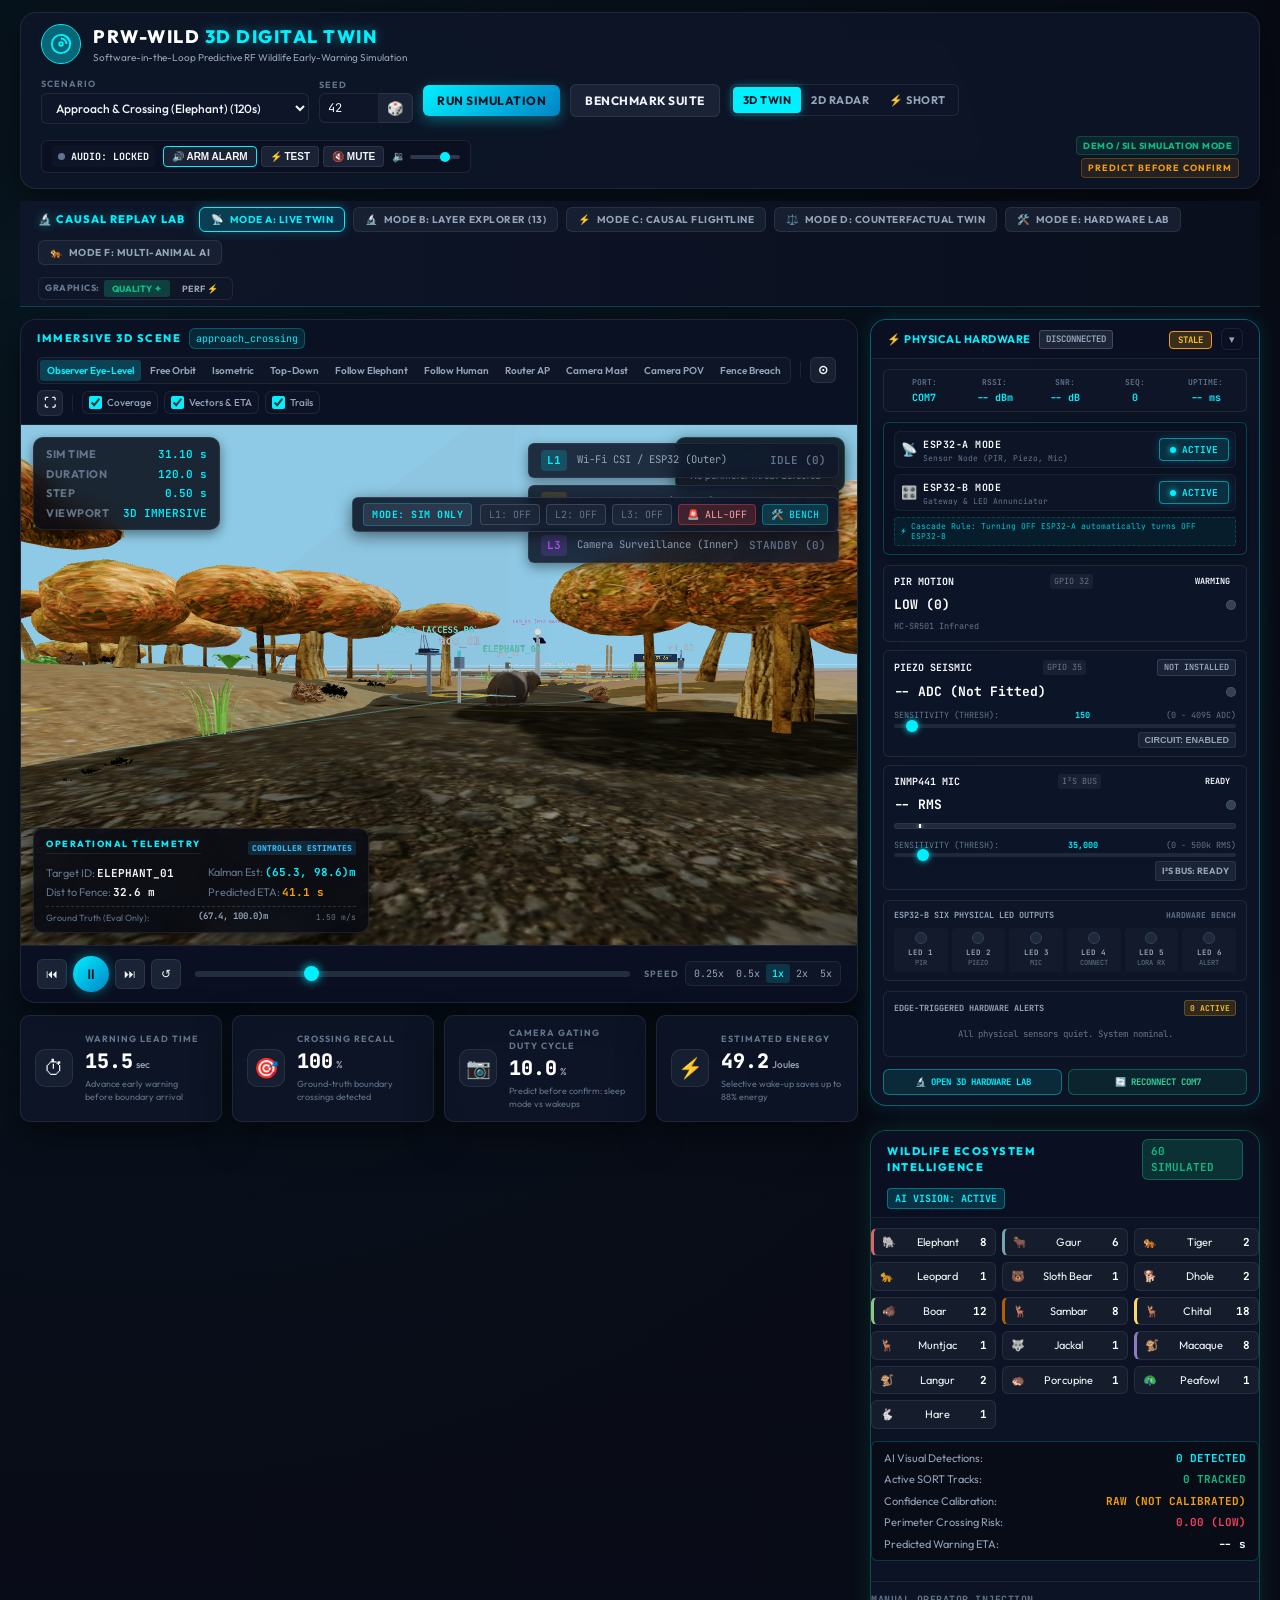
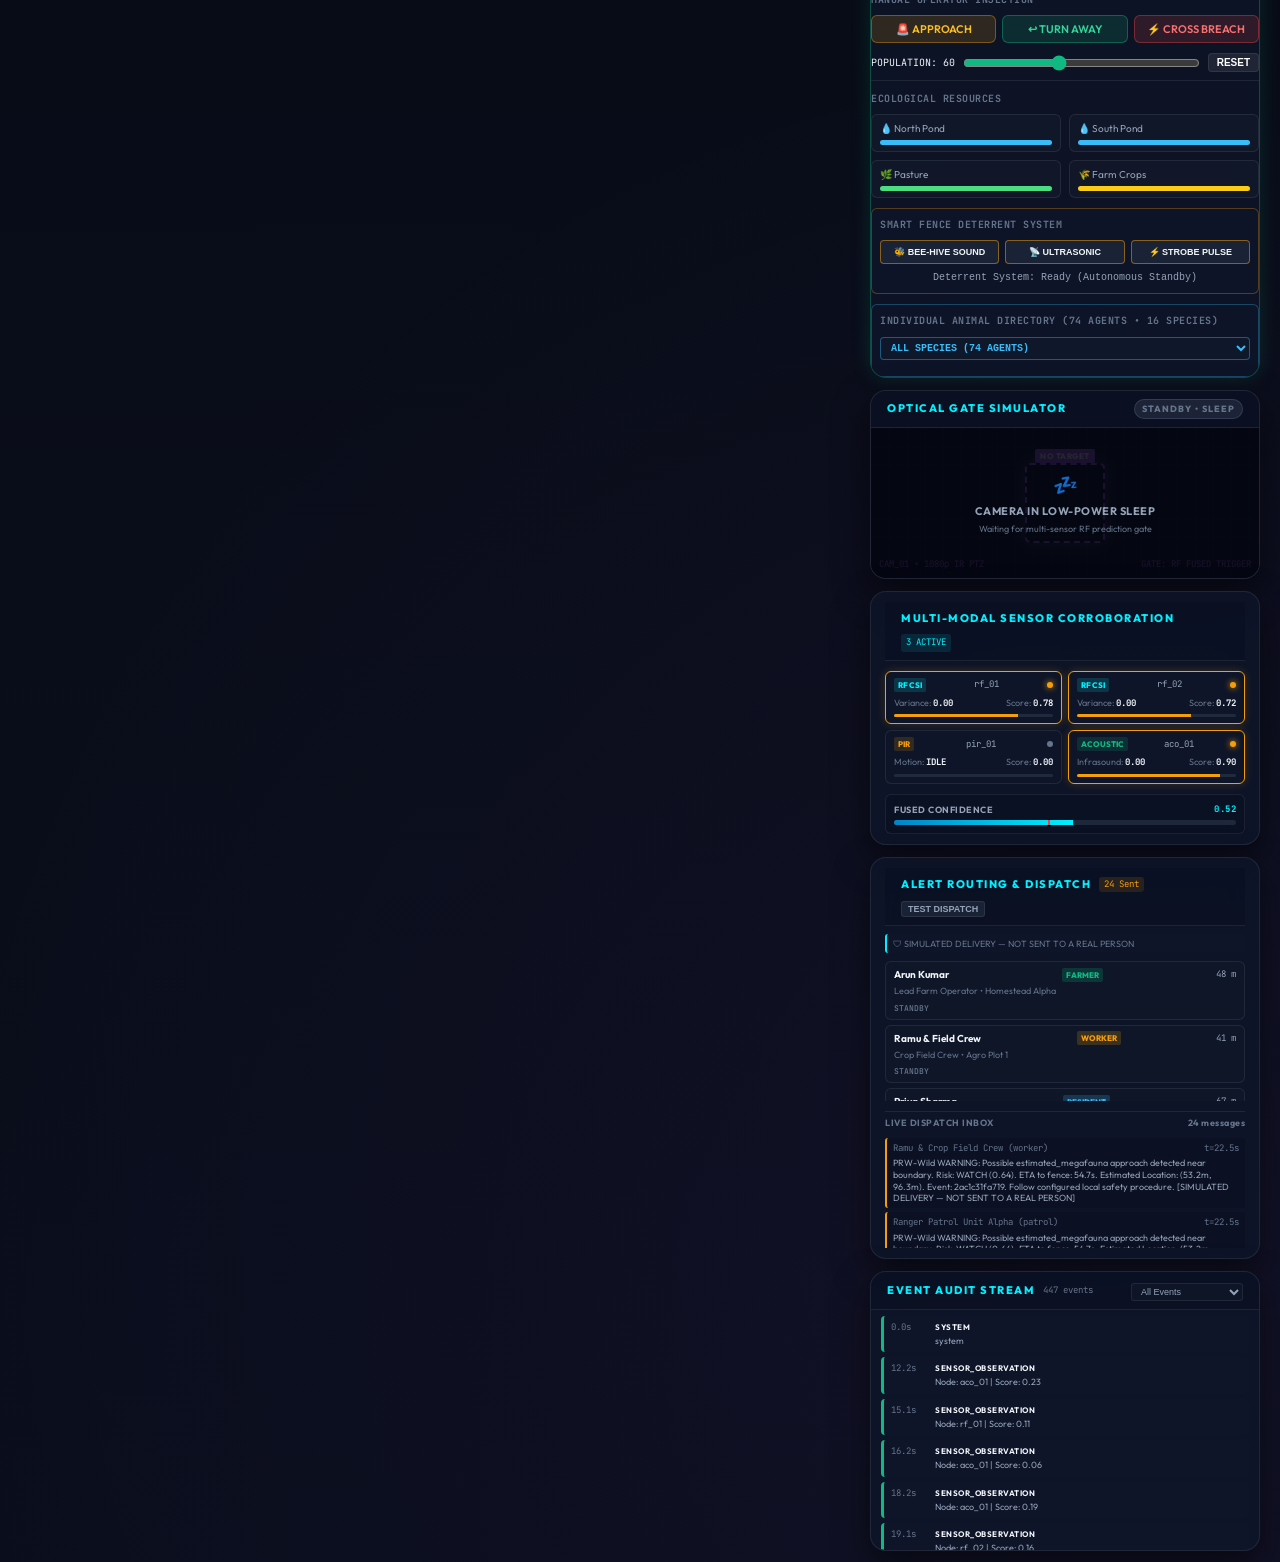
==== commit 2e3ace3f: "feat: complete PRW-Wild multi-layer digital twin, dual-node firmware, review III presentation, and t" ====
--- a/src/prw_wild/web/static/index.html
+++ b/src/prw_wild/web/static/index.html
@@ -8,7 +8,7 @@
   <link rel="preconnect" href="https://fonts.googleapis.com">
   <link rel="preconnect" href="https://fonts.gstatic.com" crossorigin>
   <link href="https://fonts.googleapis.com/css2?family=JetBrains+Mono:wght@400;600;700&family=Outfit:wght@300;400;500;600;700;800&display=swap" rel="stylesheet">
-  <link rel="stylesheet" href="style.css">
+  <link rel="stylesheet" href="style.css?v=20261108_mvp_release">
 </head>
 <body>
   <div class="app-container">
@@ -59,10 +59,11 @@
           <span>BENCHMARK SUITE</span>
         </button>
 
-        <!-- View Mode Switcher: 3D vs 2D -->
+        <!-- View Mode Switcher: 3D vs 2D vs Short/Compact -->
         <div class="view-mode-toggle">
           <button id="btnView3D" class="view-toggle-btn active" title="Switch to Immersive 3D Digital Twin">3D TWIN</button>
           <button id="btnView2D" class="view-toggle-btn" title="Switch to 2D Spatial Radar Fallback">2D RADAR</button>
+          <button id="btnViewShort" class="view-toggle-btn" title="Toggle Shortest / Compact Digital Twin View">⚡ SHORT</button>
         </div>
       </div>
 
@@ -109,6 +110,9 @@
         <button class="lab-mode-tab" data-mode="hardware" id="tabModeHardware" title="PRW-Wild Hardware Lab: 3D ESP32-S3 PCB, verified pinout, sensors & wiring explorer">
           <span class="tab-icon">🛠️</span> MODE E: HARDWARE LAB
         </button>
+        <button class="lab-mode-tab" data-mode="ecosystem" id="tabModeEcosystem" title="Multi-Animal Autonomous Ecosystem AI Command Centre (50+ Agents, Real Vision & Tracking)">
+          <span class="tab-icon">🐅</span> MODE F: MULTI-ANIMAL AI
+        </button>
       </div>
       <div class="lab-toolbar-right">
         <div class="graphics-quality-pill">
@@ -134,7 +138,8 @@
             <div class="canvas-toolbar">
               <!-- Viewpoint Presets -->
               <div class="viewpoint-pills" id="viewpointPills">
-                <button class="v-pill active" data-view="orbit" title="Free Perspective Orbit">Free Orbit</button>
+                <button class="v-pill active" data-view="observer" title="Ground-Level Wildlife Observer View">Observer Eye-Level</button>
+                <button class="v-pill" data-view="orbit" title="Free Perspective Orbit">Free Orbit</button>
                 <button class="v-pill" data-view="isometric" title="Isometric Bird's-Eye Overview">Isometric</button>
                 <button class="v-pill" data-view="topdown" title="Top-Down Ground Map">Top-Down</button>
                 <button class="v-pill" data-view="follow" title="Follow Elephant Target">Follow Elephant</button>
@@ -175,6 +180,37 @@
               <canvas id="digitalTwinCanvas"></canvas>
             </div>
 
+            <!-- Floating Three-Layer Detection HUD Overlay -->
+            <div class="detection-layers-overlay" id="detectionLayersOverlay">
+              <div class="detection-layer-badge l1" id="hudLayer1Badge">
+                <span class="dl-num">L1</span>
+                <span class="dl-name">Wi-Fi CSI / ESP32 (Outer)</span>
+                <span class="dl-status" id="hudLayer1Status">IDLE (0)</span>
+              </div>
+              <div class="detection-layer-badge l2" id="hudLayer2Badge">
+                <span class="dl-num">L2</span>
+                <span class="dl-name">Sensor Network (Middle)</span>
+                <span class="dl-status" id="hudLayer2Status">IDLE (0)</span>
+              </div>
+              <div class="detection-layer-badge l3" id="hudLayer3Badge">
+                <span class="dl-num">L3</span>
+                <span class="dl-name">Camera Surveillance (Inner)</span>
+                <span class="dl-status" id="hudLayer3Status">STANDBY (0)</span>
+              </div>
+            </div>
+
+            <!-- Tactical Hardware Quick-Control HUD Overlay -->
+            <div class="tactical-hw-quickbar" id="tacticalHwQuickbar">
+              <div class="thw-mode-pill" id="thwModePill">MODE: SIM ONLY</div>
+              <div class="thw-controls">
+                <button class="thw-btn" id="quickL1Toggle" title="Toggle Layer 1 (CSI / ESP32 GPIO38)">L1: <span id="quickL1State">OFF</span></button>
+                <button class="thw-btn" id="quickL2Toggle" title="Toggle Layer 2 (Sensor Network Relay)">L2: <span id="quickL2State">OFF</span></button>
+                <button class="thw-btn" id="quickL3Toggle" title="Toggle Layer 3 (Camera CAM_01)">L3: <span id="quickL3State">OFF</span></button>
+                <button class="thw-btn danger" id="quickAllOff" title="Trigger Emergency All-Off">🚨 ALL-OFF</button>
+                <button class="thw-btn bench-link" id="quickOpenBench" title="Open Full Hardware Control Workbench">🛠️ BENCH</button>
+              </div>
+            </div>
+
             <!-- Floating HUD Overlays -->
             <div class="canvas-overlay top-left">
               <div class="hud-box">
@@ -255,6 +291,7 @@
               </div>
               <div class="pov-feed-container" id="povFeedContainer">
                 <canvas id="camPovCanvas" width="280" height="158" class="pov-render-canvas"></canvas>
+                <canvas id="camPovBboxCanvas" width="280" height="158" class="pov-bbox-overlay-canvas"></canvas>
                 <div class="pov-scanlines"></div>
                 <div class="pov-crosshair"></div>
                 <!-- Dynamic Target Bounding Box -->
@@ -471,6 +508,335 @@
 
       <!-- Right Column: Subsystems, Sensors, Camera, Alert Dispatch, and Event Stream -->
       <aside class="sidebar-section">
+        <!-- Live Physical Hardware Digital-Twin Panel (Dual ESP32 + LoRa + Sensors + LEDs) -->
+        <div class="side-panel physical-hardware-panel" id="sidePhysicalHardwarePanel">
+          <div class="panel-header">
+            <div class="panel-title">
+              <span class="panel-tag physical-brand-tag">⚡ PHYSICAL HARDWARE</span>
+              <span class="conn-pill simulated" id="sideEsp32bConnPill">DISCONNECTED</span>
+            </div>
+            <div class="side-hw-header-right">
+              <span class="freshness-pill stale" id="sideEsp32bFreshnessPill">STALE</span>
+              <button id="btnToggleSideHw" class="btn-panel-toggle" title="Collapse / Expand Physical Hardware Panel" aria-label="Toggle Panel">▾</button>
+            </div>
+          </div>
+
+          <div class="side-hw-body" id="sideHwBody">
+            <!-- RF Link & Node B Status Strip -->
+            <div class="side-rf-strip">
+              <div class="side-rf-item"><span class="lbl">PORT:</span> <strong id="sideLoraPort">COM7</strong></div>
+              <div class="side-rf-item"><span class="lbl">RSSI:</span> <strong id="sideLoraRssi">-- dBm</strong></div>
+              <div class="side-rf-item"><span class="lbl">SNR:</span> <strong id="sideLoraSnr">-- dB</strong></div>
+              <div class="side-rf-item"><span class="lbl">SEQ:</span> <strong id="sideLoraSeq">0</strong></div>
+              <div class="side-rf-item"><span class="lbl">UPTIME:</span> <strong id="sideLoraUptime">-- ms</strong></div>
+            </div>
+
+            <!-- Dual Node Manual Controls: ESP32-A & ESP32-B (Cascaded Mode Architecture) -->
+            <div class="side-node-modes-strip" id="sideNodeModesStrip">
+              <div class="side-node-mode-row">
+                <div class="side-node-info">
+                  <span class="side-node-icon">📡</span>
+                  <div class="side-node-labels">
+                    <span class="side-node-name">ESP32-A MODE</span>
+                    <span class="side-node-desc">Sensor Node (PIR, Piezo, Mic)</span>
+                  </div>
+                </div>
+                <button type="button" id="toggleEsp32AMode" class="btn-node-toggle active" data-node="A" data-state="ON" title="Toggle ESP32-A Sensor Acquisition Node">
+                  <span class="node-toggle-led"></span>
+                  <span class="node-toggle-text" id="txtEsp32AMode">ACTIVE</span>
+                </button>
+              </div>
+
+              <div class="side-node-mode-row">
+                <div class="side-node-info">
+                  <span class="side-node-icon">🎛️</span>
+                  <div class="side-node-labels">
+                    <span class="side-node-name">ESP32-B MODE</span>
+                    <span class="side-node-desc">Gateway & LED Annunciator</span>
+                  </div>
+                </div>
+                <button type="button" id="toggleEsp32BMode" class="btn-node-toggle active" data-node="B" data-state="ON" title="Toggle ESP32-B Gateway & Physical LEDs">
+                  <span class="node-toggle-led"></span>
+                  <span class="node-toggle-text" id="txtEsp32BMode">ACTIVE</span>
+                </button>
+              </div>
+
+              <div class="side-node-cascade-notice" id="sideNodeCascadeNotice">
+                <span class="cascade-icon">⚡</span>
+                <span class="cascade-text" id="txtNodeCascadeNotice">Cascade Rule: Turning OFF ESP32-A automatically turns OFF ESP32-B</span>
+              </div>
+            </div>
+
+            <!-- Physical Sensors Row: PIR, Piezo, INMP441 Mic -->
+            <div class="side-sensors-container">
+              <!-- PIR Motion -->
+              <div class="side-sensor-box" id="sideBoxPir">
+                <div class="side-sensor-head">
+                  <span class="sensor-title">PIR MOTION</span>
+                  <span class="sensor-pin-tag">GPIO 32</span>
+                  <span class="sensor-state-tag" id="sidePirStatus">WARMING</span>
+                </div>
+                <div class="side-sensor-main">
+                  <span class="side-val" id="sidePirRaw">LOW (0)</span>
+                  <div class="side-status-dot" id="sidePirDot"></div>
+                </div>
+                <div class="side-sensor-foot">HC-SR501 Infrared</div>
+              </div>
+
+              <!-- Piezoelectric Disc (Vibration / Seismic) -->
+              <div class="side-sensor-box" id="sideBoxPiezo">
+                <div class="side-sensor-head">
+                  <span class="sensor-title">PIEZO SEISMIC</span>
+                  <span class="sensor-pin-tag">GPIO 35</span>
+                  <span class="sensor-state-tag disabled" id="sidePiezoStatus">NOT INSTALLED</span>
+                </div>
+                <div class="side-sensor-main">
+                  <span class="side-val" id="sidePiezoVal">-- ADC (Not Fitted)</span>
+                  <div class="side-status-dot" id="sidePiezoDot"></div>
+                </div>
+                <div class="side-sensor-controls">
+                  <div class="side-slider-row" title="Tune sensitivity for physical piezoelectric vibration disc (GPIO 35, 12-bit ADC 0-4095)">
+                    <label for="sidePiezoSlider">SENSITIVITY (THRESH): <span id="sidePiezoThreshVal">150</span> <small style="color:var(--text-dim);font-size:8.5px;">(0 - 4095 ADC)</small></label>
+                    <input type="range" id="sidePiezoSlider" min="0" max="4095" step="25" value="150" title="Adjust vibration trigger threshold (0 - 4095 ADC)">
+                  </div>
+                  <div class="side-sensor-action-row">
+                    <button class="btn-micro" id="btnSideTogglePiezo" title="Toggle piezoelectric ADC acquisition protection gate">CIRCUIT: ENABLED</button>
+                  </div>
+                </div>
+              </div>
+
+              <!-- INMP441 Microphone (I2S Acoustic) -->
+              <div class="side-sensor-box" id="sideBoxMic">
+                <div class="side-sensor-head">
+                  <span class="sensor-title">INMP441 MIC</span>
+                  <span class="sensor-pin-tag">I²S BUS</span>
+                  <span class="sensor-state-tag" id="sideMicStatus">READY</span>
+                </div>
+                <div class="side-sensor-main">
+                  <span class="side-val" id="sideMicVal">-- RMS</span>
+                  <div class="side-status-dot" id="sideMicDot"></div>
+                </div>
+                <!-- Live VU Meter Track -->
+                <div class="side-vu-wrap" title="Live INMP441 Acoustic RMS Audio Level">
+                  <div class="side-vu-bar">
+                    <div class="side-vu-fill" id="sideMicVuFill" style="width: 0%;"></div>
+                    <div class="side-vu-threshold" id="sideMicVuThreshold" style="left: 7%;"></div>
+                  </div>
+                </div>
+                <div class="side-sensor-controls">
+                  <div class="side-slider-row" title="Tune acoustic RMS threshold for physical INMP441 microphone (GPIO 25/33/34, 0 - 500k RMS)">
+                    <label for="sideMicSlider">SENSITIVITY (THRESH): <span id="sideMicThreshVal">35,000</span> <small style="color:var(--text-dim);font-size:8.5px;">(0 - 500k RMS)</small></label>
+                    <input type="range" id="sideMicSlider" min="0" max="500000" step="2500" value="35000" title="Adjust acoustic RMS trigger threshold (0 - 500,000 RMS)">
+                  </div>
+                  <div class="side-sensor-action-row">
+                    <span class="btn-micro" style="cursor:default;" title="I2S Peripheral Bit Clock 25, Word Select 33, Data 34">I²S BUS: READY</span>
+                  </div>
+                </div>
+              </div>
+            </div>
+
+            <!-- ESP32-B Physical Six-LED Indicator Strip -->
+            <div class="side-six-leds-panel">
+              <div class="side-leds-title">
+                <span>ESP32-B SIX PHYSICAL LED OUTPUTS</span>
+                <span class="side-leds-sub">HARDWARE BENCH</span>
+              </div>
+              <div class="side-leds-grid">
+                <div class="side-led-item" title="LED 1: PIR Motion (GPIO 32) — Active on physical movement">
+                  <div class="side-led-bulb off" id="sideLed1"></div>
+                  <span class="side-led-label">LED 1</span>
+                  <span class="side-led-desc">PIR</span>
+                </div>
+                <div class="side-led-item" title="LED 2: Piezo Vibration (GPIO 33) — Active on physical vibration exceeding threshold">
+                  <div class="side-led-bulb off" id="sideLed2"></div>
+                  <span class="side-led-label">LED 2</span>
+                  <span class="side-led-desc">PIEZO</span>
+                </div>
+                <div class="side-led-item" title="LED 3: Microphone Acoustic (GPIO 25) — Active on acoustic sound exceeding threshold">
+                  <div class="side-led-bulb off" id="sideLed3"></div>
+                  <span class="side-led-label">LED 3</span>
+                  <span class="side-led-desc">MIC</span>
+                </div>
+                <div class="side-led-item" title="LED 4: Link / Connected (GPIO 13) — Activates once ESP32 is properly connected">
+                  <div class="side-led-bulb off" id="sideLed4"></div>
+                  <span class="side-led-label">LED 4</span>
+                  <span class="side-led-desc">CONNECT</span>
+                </div>
+                <div class="side-led-item" title="LED 5: LoRa RX Pulse (GPIO 21) — Pulses when LoRa signals are received">
+                  <div class="side-led-bulb off" id="sideLed5"></div>
+                  <span class="side-led-label">LED 5</span>
+                  <span class="side-led-desc">LORA RX</span>
+                </div>
+                <div class="side-led-item" title="LED 6: Overall Sensor Alert (GPIO 22) — Triggers on PIR, Piezo, or Mic alert">
+                  <div class="side-led-bulb off" id="sideLed6"></div>
+                  <span class="side-led-label">LED 6</span>
+                  <span class="side-led-desc">ALERT</span>
+                </div>
+              </div>
+            </div>
+
+            <!-- Live Physical Alerts Feed -->
+            <div class="side-alerts-box">
+              <div class="side-alerts-hdr">
+                <span>EDGE-TRIGGERED HARDWARE ALERTS</span>
+                <span class="side-alert-badge" id="sideAlertCountPill">0 ACTIVE</span>
+              </div>
+              <div class="side-alerts-feed" id="sideAlertsFeed">
+                <div class="side-alert-empty">All physical sensors quiet. System nominal.</div>
+              </div>
+            </div>
+
+            <!-- Footer: Quick Action Links -->
+            <div class="side-hw-footer">
+              <button class="side-btn-hw-lab" id="btnOpenHwLabFromSidebar" title="Open Full 3D Interactive Hardware Workbench & Pinout Register">
+                🔬 OPEN 3D HARDWARE LAB
+              </button>
+              <button class="side-btn-reconnect" id="btnSideReconnectCom" title="Reconnect USB Serial Bridge on COM7">
+                🔄 RECONNECT COM7
+              </button>
+            </div>
+          </div>
+        </div>
+
+        <!-- Multi-Animal Ecosystem Intelligence & Real Vision AI Panel -->
+        <div class="side-panel ecosystem-panel" id="ecosystemPanel">
+          <div class="panel-header">
+            <div class="panel-title">
+              <span class="panel-tag">WILDLIFE ECOSYSTEM INTELLIGENCE</span>
+              <span class="pop-count-badge" id="hudPopCountBadge">60 SIMULATED</span>
+            </div>
+            <span class="vision-status-chip" id="hudVisionBackendChip">AI VISION: ACTIVE</span>
+          </div>
+
+          <!-- Species Distribution Grid (16 Distinct Wildlife Species) -->
+          <div class="species-roster-grid" id="speciesRosterGrid">
+            <div class="species-chip elephant"><span class="sp-icon">🐘</span> Elephant <strong id="cnt_elephant">8</strong></div>
+            <div class="species-chip gaur"><span class="sp-icon">🐂</span> Gaur <strong id="cnt_gaur">6</strong></div>
+            <div class="species-chip tiger"><span class="sp-icon">🐅</span> Tiger <strong id="cnt_bengal_tiger">2</strong></div>
+            <div class="species-chip leopard"><span class="sp-icon">🐆</span> Leopard <strong id="cnt_indian_leopard">1</strong></div>
+            <div class="species-chip bear"><span class="sp-icon">🐻</span> Sloth Bear <strong id="cnt_sloth_bear">1</strong></div>
+            <div class="species-chip dhole"><span class="sp-icon">🐕</span> Dhole <strong id="cnt_dhole">2</strong></div>
+            <div class="species-chip boar"><span class="sp-icon">🐗</span> Boar <strong id="cnt_boar">12</strong></div>
+            <div class="species-chip sambar"><span class="sp-icon">🦌</span> Sambar <strong id="cnt_sambar">8</strong></div>
+            <div class="species-chip chital"><span class="sp-icon">🦌</span> Chital <strong id="cnt_chital">18</strong></div>
+            <div class="species-chip muntjac"><span class="sp-icon">🦌</span> Muntjac <strong id="cnt_indian_muntjac">1</strong></div>
+            <div class="species-chip jackal"><span class="sp-icon">🐺</span> Jackal <strong id="cnt_golden_jackal">1</strong></div>
+            <div class="species-chip macaque"><span class="sp-icon">🐒</span> Macaque <strong id="cnt_macaque">8</strong></div>
+            <div class="species-chip langur"><span class="sp-icon">🐒</span> Langur <strong id="cnt_gray_langur">2</strong></div>
+            <div class="species-chip porcupine"><span class="sp-icon">🦔</span> Porcupine <strong id="cnt_crested_porcupine">1</strong></div>
+            <div class="species-chip peafowl"><span class="sp-icon">🦚</span> Peafowl <strong id="cnt_indian_peafowl">1</strong></div>
+            <div class="species-chip hare"><span class="sp-icon">🐇</span> Hare <strong id="cnt_indian_hare">1</strong></div>
+          </div>
+
+          <!-- Real-Time AI Detection & Tracking Telemetry -->
+          <div class="vision-ai-telemetry-box">
+            <div class="vai-row">
+              <span>AI Visual Detections:</span>
+              <strong id="valAiDetections" class="text-cyan">0 DETECTED</strong>
+            </div>
+            <div class="vai-row">
+              <span>Active SORT Tracks:</span>
+              <strong id="valAiTracks" class="text-emerald">0 TRACKED</strong>
+            </div>
+            <div class="vai-row">
+              <span>Confidence Calibration:</span>
+              <strong class="text-amber">RAW (NOT CALIBRATED)</strong>
+            </div>
+            <div class="vai-row">
+              <span>Perimeter Crossing Risk:</span>
+              <strong id="valAiRiskScore" class="text-rose">0.00 (LOW)</strong>
+            </div>
+            <div class="vai-row">
+              <span>Predicted Warning ETA:</span>
+              <strong id="valAiEta" class="text-white">-- s</strong>
+            </div>
+          </div>
+
+          <!-- Dynamic Operator Manual Injection Controls -->
+          <div class="ecosystem-controls-section">
+            <div class="ec-section-title">MANUAL OPERATOR INJECTION</div>
+            <div class="ec-btn-row">
+              <button class="ec-btn inject-approach" id="btnInjectApproach" title="Force animal to approach perimeter fence">🚨 APPROACH</button>
+              <button class="ec-btn inject-turnaway" id="btnInjectTurnAway" title="Force animal to turn back into forest">↩ TURN AWAY</button>
+              <button class="ec-btn inject-cross" id="btnInjectCross" title="Trigger realistic perimeter fence breach">⚡ CROSS BREACH</button>
+            </div>
+            <div class="ec-slider-row">
+              <label for="popSizeSlider">POPULATION: <span id="lblPopSize">60</span></label>
+              <input type="range" id="popSizeSlider" min="50" max="75" value="60" step="1">
+              <button class="ec-btn-mini" id="btnApplyPopSize">RESET</button>
+            </div>
+          </div>
+
+          <!-- Ecological Resource Monitors -->
+          <div class="resource-monitor-section">
+            <div class="ec-section-title">ECOLOGICAL RESOURCES</div>
+            <div class="res-grid">
+              <div class="res-card">
+                <span class="res-label">💧 North Pond</span>
+                <div class="res-bar"><div class="res-fill water" id="res_water_north" style="width: 100%;"></div></div>
+              </div>
+              <div class="res-card">
+                <span class="res-label">💧 South Pond</span>
+                <div class="res-bar"><div class="res-fill water" id="res_water_south" style="width: 100%;"></div></div>
+              </div>
+              <div class="res-card">
+                <span class="res-label">🌿 Pasture</span>
+                <div class="res-bar"><div class="res-fill grass" id="res_grass" style="width: 100%;"></div></div>
+              </div>
+              <div class="res-card">
+                <span class="res-label">🌾 Farm Crops</span>
+                <div class="res-bar"><div class="res-fill crops" id="res_crops" style="width: 100%;"></div></div>
+              </div>
+            </div>
+          </div>
+
+          <!-- Smart Virtual Fencing Deterrent System -->
+          <div class="deterrent-controls-section">
+            <div class="ec-section-title">SMART FENCE DETERRENT SYSTEM</div>
+            <div class="deterrent-btn-grid">
+              <button class="det-btn beehive" onclick="triggerPerimeterDeterrent('beehive')" title="Simulate Acoustic Bee-Hive Sound (Proven Indian Elephant Deterrent)">
+                🐝 BEE-HIVE SOUND
+              </button>
+              <button class="det-btn ultrasonic" onclick="triggerPerimeterDeterrent('ultrasonic')" title="Simulate High-Frequency Directional Ultrasonic Pulse">
+                📡 ULTRASONIC
+              </button>
+              <button class="det-btn strobe" onclick="triggerPerimeterDeterrent('strobe')" title="Trigger Perimeter Strobe Warning Flasher">
+                ⚡ STROBE PULSE
+              </button>
+            </div>
+            <div class="deterrent-status-box" id="deterrentStatusText">Deterrent System: Ready (Autonomous Standby)</div>
+          </div>
+
+          <!-- Individual Animal Directory (74 Distinct Wildlife Agents) -->
+          <div class="animal-directory-section">
+            <div class="ec-section-title">INDIVIDUAL ANIMAL DIRECTORY (74 AGENTS • 16 SPECIES)</div>
+            <div class="animal-filter-bar">
+              <select id="selSpeciesFilter" class="animal-filter-select" onchange="renderIndividualAnimalDirectory()">
+                <option value="all">ALL SPECIES (74 AGENTS)</option>
+                <option value="asian_elephant">ASIAN ELEPHANTS (8)</option>
+                <option value="gaur_bison">INDIAN GAUR (8)</option>
+                <option value="bengal_tiger">BENGAL TIGERS (2)</option>
+                <option value="indian_leopard">INDIAN LEOPARDS (1)</option>
+                <option value="sloth_bear">SLOTH BEARS (1)</option>
+                <option value="dhole">DHOLES / WILD DOGS (2)</option>
+                <option value="wild_boar">INDIAN WILD BOARS (12)</option>
+                <option value="sambar_deer">SAMBAR DEER (8)</option>
+                <option value="chital_deer">CHITAL DEER (18)</option>
+                <option value="indian_muntjac">INDIAN MUNTJAC (1)</option>
+                <option value="golden_jackal">GOLDEN JACKALS (1)</option>
+                <option value="bonnet_macaque">BONNET MACAQUES (8)</option>
+                <option value="gray_langur">GRAY LANGURS (2)</option>
+                <option value="crested_porcupine">CRESTED PORCUPINES (1)</option>
+                <option value="indian_peafowl">INDIAN PEAFOWL (1)</option>
+                <option value="indian_hare">INDIAN HARES (1)</option>
+              </select>
+            </div>
+            <div class="individual-animal-scrollbox" id="individualAnimalList">
+              <!-- Rendered dynamically by app.js -->
+            </div>
+          </div>
+        </div>
+
         <!-- Gated Camera Viewport Simulator -->
         <div class="side-panel camera-panel">
           <div class="panel-header">
@@ -896,6 +1262,7 @@
 
           <div class="hw-view-mode-toggle">
             <button class="hw-view-btn active" id="btnHwModeWorkbench" title="3D Multi-Board Physical Assembly with real 3D curved jumper cables">3D WIRING WORKBENCH</button>
+            <button class="hw-view-btn" id="btnHwModeControl" title="Physical hardware control workbench: toggle Layer 1, 2, 3 outputs, switch operating mode, and emergency all-off">HARDWARE CONTROL BENCH</button>
             <button class="hw-view-btn" id="btnHwMode3D" title="Inspect individual 3D hardware components">3D COMPONENT</button>
             <button class="hw-view-btn" id="btnHwModeWiring" title="2D Schematic diagram fallback">2D SCHEMATIC</button>
             <button class="hw-view-btn" id="btnHwModePinout" title="Header pinout register & specs">PINOUT REGISTER</button>
@@ -908,6 +1275,17 @@
             <div class="hw-viewport-container">
               <!-- 3D Hardware Viewport -->
               <div id="hardwareLab3DContainer" class="hw-3d-viewport">
+                <!-- PUBG Tactical Inspection HUD Elements -->
+                <div class="pubg-hud-bracket pubg-tl"></div>
+                <div class="pubg-hud-bracket pubg-tr"></div>
+                <div class="pubg-hud-bracket pubg-bl"></div>
+                <div class="pubg-hud-bracket pubg-br"></div>
+                <div class="pubg-center-reticle" id="pubgReticle"></div>
+                <div class="pubg-telemetry-stamp">
+                  <span class="pubg-stamp-pill">MIL-SPEC 1:1</span>
+                  <span class="pubg-stamp-text">PRW-WILD TACTICAL HARDWARE INSPECTOR</span>
+                </div>
+
                 <!-- Overlay 3D Toolbar -->
                 <div class="hw-3d-toolbar">
                   <div class="hw-cam-presets">
@@ -936,6 +1314,22 @@
                   <button class="hw-tool-btn" id="btnTogglePinLabels" title="Toggle 3D Pin Callout Billboards">
                     🏷️ LABELS
                   </button>
+                  <button class="hw-tool-btn" id="btnHwFullscreen" title="Toggle Fullscreen 3D Hardware Inspection">
+                    ⛶ FULLSCREEN
+                  </button>
+                </div>
+
+                <!-- 3D Diagnostics Overlay -->
+                <div class="hw-3d-diagnostics" id="hwDiagnosticsOverlay">
+                  <div class="hw-diag-item"><span class="hw-diag-lbl">DEVICE:</span> <strong id="hwDiagDevice">ESP32-S3-DevKitC-1 v1.1</strong></div>
+                  <div class="hw-diag-item"><span class="hw-diag-lbl">MODE:</span> <strong id="hwDiagMode">3D WIRING WORKBENCH</strong></div>
+                  <div class="hw-diag-item"><span class="hw-diag-lbl">VIEWPORT:</span> <strong id="hwDiagViewport">--</strong></div>
+                  <div class="hw-diag-item"><span class="hw-diag-lbl">MESHES:</span> <strong id="hwDiagMeshes">--</strong></div>
+                  <div class="hw-diag-item"><span class="hw-diag-lbl">CABLES:</span> <strong id="hwDiagCables">11 Active</strong></div>
+                </div>
+                <!-- Error Fallback Banner if 3D scene geometry fails to render -->
+                <div class="hw-3d-error-banner hidden" id="hw3DErrorBanner">
+                  <span>⚠️ <strong>Rendering Alert:</strong> <span id="hw3DErrorMessage">No 3D meshes detected in viewport. Fallback geometry reconstruction active.</span></span>
                 </div>
 
                 <!-- 3D Click Hint -->
@@ -953,6 +1347,295 @@
                   <div class="wl-item"><span class="wl-color black"></span> Common Ground (GND)</div>
                   <div class="wl-item"><span class="wl-color cyan"></span> Digital Signal (GPIO4 / GPIO5)</div>
                   <div class="wl-item"><span class="wl-color purple"></span> I2S Audio Bus (GPIO7 / 8 / 9)</div>
+                </div>
+              </div>
+
+              <!-- Hardware Physical Control Bench Viewport -->
+              <div id="hardwareControlContainer" class="hw-control-viewport hidden">
+                <div class="hw-control-panel-inner">
+                  <!-- Operating Mode Selection Header -->
+                  <div class="hw-mode-selection-box">
+                    <div class="hw-box-title">
+                      <span class="icon">⚙️</span> SYSTEM OPERATING MODE:
+                      <span class="hw-active-mode-badge" id="hwActiveModeBadge">SIMULATION ONLY</span>
+                    </div>
+                    <div class="hw-mode-buttons">
+                      <button class="btn-hw-mode active" id="btnModeSimOnly" data-mode="SIMULATION_ONLY">
+                        <span class="mode-icon">🧪</span>
+                        <div class="mode-info">
+                          <strong>SIMULATION ONLY</strong>
+                          <small>Safe SIL virtualization — real hardware outputs disarmed</small>
+                        </div>
+                      </button>
+                      <button class="btn-hw-mode" id="btnModeHwTest" data-mode="HARDWARE_TEST">
+                        <span class="mode-icon">🛠️</span>
+                        <div class="mode-info">
+                          <strong>HARDWARE TEST</strong>
+                          <small>Manual bench test mode — toggle L1, L2, L3 independently</small>
+                        </div>
+                      </button>
+                      <button class="btn-hw-mode" id="btnModeAuto" data-mode="AUTO_HARDWARE_CONTROL">
+                        <span class="mode-icon">⚡</span>
+                        <div class="mode-info">
+                          <strong>AUTO HARDWARE CONTROL</strong>
+                          <small>Virtual animal movements dynamically command physical outputs</small>
+                        </div>
+                      </button>
+                    </div>
+                  </div>
+
+                  <!-- Dual Domain Separation Header -->
+                  <div class="hw-domain-separation-banner">
+                    <div class="domain-badge domain-sim">
+                      <span class="domain-icon">🌐</span>
+                      <span class="domain-label">DOMAIN A: SIMULATION DATA</span>
+                      <span class="domain-desc">Three-Layer Virtual Kinematics &amp; Detection (Authoritative)</span>
+                    </div>
+                    <div class="domain-badge domain-phys">
+                      <span class="domain-icon">⚡</span>
+                      <span class="domain-label">DOMAIN B: PHYSICAL HARDWARE DATA</span>
+                      <span class="domain-desc">Dual ESP32 + RA-02 SX1278 LoRa + Six-LED Gateway</span>
+                    </div>
+                  </div>
+
+                  <!-- Physical USB Gateway Connection Bar (ESP32-B) -->
+                  <div class="hw-gateway-connection-card">
+                    <div class="card-header-row">
+                      <div class="gw-title-group">
+                        <span class="gw-badge">GATEWAY NODE B</span>
+                        <strong>ESP32-B USB Serial Link (115200 Baud)</strong>
+                      </div>
+                      <div class="gw-status-group">
+                        <span class="conn-pill simulated" id="esp32bConnPill">DISCONNECTED</span>
+                        <span class="freshness-pill" id="esp32bFreshnessPill">STALE</span>
+                      </div>
+                    </div>
+                    <div class="gw-controls-row">
+                      <div class="port-input-wrap">
+                        <label for="hwConfigPortInput">SERIAL PORT:</label>
+                        <input type="text" id="hwConfigPortInput" placeholder="Auto / COM3 / COM4" class="hw-port-input">
+                        <button class="btn-hw-action" id="btnHwConfigurePort" title="Configure COM Port">SET PORT</button>
+                        <button class="btn-hw-action" id="btnHwReconnect" title="Reconnect USB Serial">RECONNECT</button>
+                      </div>
+                      <div class="gw-stats-strip">
+                        <div class="gw-stat"><span class="lbl">BOOT ID:</span><strong id="loraBootId">--</strong></div>
+                        <div class="gw-stat"><span class="lbl">SEQ:</span><strong id="loraSeqNum">0</strong></div>
+                        <div class="gw-stat"><span class="lbl">UPTIME:</span><strong id="loraUptime">-- ms</strong></div>
+                        <div class="gw-stat"><span class="lbl">RSSI:</span><strong id="loraLastRssi">-- dBm</strong></div>
+                        <div class="gw-stat"><span class="lbl">SNR:</span><strong id="loraLastSnr">-- dB</strong></div>
+                        <div class="gw-stat"><span class="lbl">PACKETS:</span><strong id="loraValidPackets">0</strong></div>
+                        <div class="gw-stat"><span class="lbl">DUPLICATES:</span><strong id="loraDuplicates">0</strong></div>
+                      </div>
+                    </div>
+                  </div>
+
+                  <!-- Physical Sensor Suite (ESP32-A Remote Node) -->
+                  <div class="hw-sensors-suite-grid">
+                    <!-- Sensor 1: PIR -->
+                    <div class="hw-sensor-card" id="cardPhysPir">
+                      <div class="sensor-card-top">
+                        <span class="sensor-badge">PIR SENSOR</span>
+                        <span class="sensor-pin">GPIO32 (INPUT)</span>
+                        <span class="sensor-status-tag" id="pirStatusTag">WARMING</span>
+                      </div>
+                      <div class="sensor-main-reading">
+                        <span class="sensor-reading-val" id="pirRawVal">LOW (0)</span>
+                        <div class="sensor-dot" id="pirActiveDot"></div>
+                      </div>
+                      <div class="sensor-sub-info">
+                        <span>HC-SR501 Passive Infrared Motion</span>
+                        <small id="pirWarmupInfo">Warmup Period: 45s</small>
+                      </div>
+                    </div>
+
+                    <!-- Sensor 2: Piezoelectric Disc (Safety Gated) -->
+                    <div class="hw-sensor-card piezo-card" id="cardPhysPiezo">
+                      <div class="sensor-card-top">
+                        <span class="sensor-badge danger">PIEZO DISC</span>
+                        <span class="sensor-pin">GPIO35 (ADC1_CH7)</span>
+                        <span class="sensor-status-tag disabled" id="piezoStatusTag">DISABLED</span>
+                      </div>
+                      <div class="sensor-main-reading">
+                        <span class="sensor-reading-val muted" id="piezoRawVal">-- ADC</span>
+                        <div class="sensor-dot disabled" id="piezoActiveDot"></div>
+                      </div>
+                      <div class="sensor-safety-alert">
+                        <strong>⚠️ SAFETY GATE ACTIVE:</strong>
+                        <span>Circuit unverified. A 1MΩ resistor is not a voltage clamp. Sampling halted.</span>
+                      </div>
+                    </div>
+
+                    <!-- Sensor 3: INMP441 MEMS Microphone -->
+                    <div class="hw-sensor-card" id="cardPhysMic">
+                      <div class="sensor-card-top">
+                        <span class="sensor-badge">INMP441 MIC</span>
+                        <span class="sensor-pin">BCLK25 WS33 SD34</span>
+                        <span class="sensor-status-tag" id="micStatusTag">NOT_READY</span>
+                      </div>
+                      <div class="sensor-main-reading">
+                        <span class="sensor-reading-val" id="micRmsVal">-- RMS</span>
+                        <div class="sensor-dot" id="micActiveDot"></div>
+                      </div>
+                      <div class="sensor-sub-info">
+                        <span>I²S 24-bit PCM Mono Acoustic Sensing</span>
+                        <small id="micThresholdInfo">Threshold: 0 (Uncalibrated)</small>
+                      </div>
+                    </div>
+                  </div>
+
+                  <!-- Physical Six-LED Hardware Array Visualizer -->
+                  <div class="hw-six-led-visualizer">
+                    <div class="six-led-title">
+                      <span>PHYSICAL ESP32-B SIX-LED STATUS ARRAY (VERIFIED WIRING &amp; 2kΩ RESISTORS)</span>
+                      <span class="node-id">GATEWAY NODE: ESP32-B</span>
+                    </div>
+                    <div class="six-led-grid">
+                      <div class="led-indicator-unit" id="unitLed1">
+                        <div class="led-bulb off" id="physLed1"></div>
+                        <div class="led-name">LED 1 (GPIO32)</div>
+                        <div class="led-function">PIR MOTION</div>
+                      </div>
+                      <div class="led-indicator-unit" id="unitLed2">
+                        <div class="led-bulb off" id="physLed2"></div>
+                        <div class="led-name">LED 2 (GPIO33)</div>
+                        <div class="led-function">PIEZO (NOT FITTED)</div>
+                      </div>
+                      <div class="led-indicator-unit" id="unitLed3">
+                        <div class="led-bulb off" id="physLed3"></div>
+                        <div class="led-name">LED 3 (GPIO25)</div>
+                        <div class="led-function">MIC (NOT FITTED)</div>
+                      </div>
+                      <div class="led-indicator-unit" id="unitLed4">
+                        <div class="led-bulb off" id="physLed4"></div>
+                        <div class="led-name">LED 4 (GPIO13)</div>
+                        <div class="led-function">NODE CONNECTED</div>
+                      </div>
+                      <div class="led-indicator-unit" id="unitLed5">
+                        <div class="led-bulb off" id="physLed5"></div>
+                        <div class="led-name">LED 5 (GPIO21)</div>
+                        <div class="led-function">LORA RX PULSE</div>
+                      </div>
+                      <div class="led-indicator-unit" id="unitLed6">
+                        <div class="led-bulb off" id="physLed6"></div>
+                        <div class="led-name">LED 6 (GPIO22)</div>
+                        <div class="led-function">OVERALL ALERT</div>
+                      </div>
+                    </div>
+                  </div>
+
+                  <!-- Physical Alerts Banner & Table -->
+                  <div class="hw-physical-alerts-panel" id="hwPhysicalAlertsPanel">
+                    <div class="alerts-panel-hdr">
+                      <div class="hdr-left">
+                        <span class="alert-sec-badge">EDGE-TRIGGERED PHYSICAL ALERTS</span>
+                        <span class="alert-count-pill" id="hwAlertCountPill">0 ACTIVE</span>
+                      </div>
+                      <span class="alert-policy-note">Deduplicated: No flood on repeated packets</span>
+                    </div>
+                    <div class="alerts-list-wrap" id="hwPhysicalAlertsList">
+                      <div class="empty-alerts-msg">No active physical alerts. System nominal.</div>
+                    </div>
+                  </div>
+
+                  <!-- Three Fixed Layers Actuation Grid -->
+                  <div class="hw-layers-control-grid">
+                    <!-- Layer 1 Card -->
+                    <div class="hw-layer-actuator-card l1-card" id="cardLayer1">
+                      <div class="card-top">
+                        <div class="layer-title-wrap">
+                          <span class="l-badge l1">LAYER 1 (OUTER)</span>
+                          <h4>Wi-Fi CSI / ESP32 Actuator</h4>
+                        </div>
+                        <span class="conn-pill simulated" id="l1ConnStatus">SIMULATED (NO USB)</span>
+                      </div>
+                      <p class="hw-card-desc">Target: <code>ESP32-S3-DevKitC-1 v1.1</code> (GPIO38 / WS2812 RGB). Triggers outer perimeter CSI presence alert.</p>
+                      
+                      <div class="hw-state-row">
+                        <div class="hw-state-indicator" id="l1StateIndicator">
+                          <span class="state-dot"></span>
+                          <span class="state-text" id="l1StateText">STATE: OFF</span>
+                        </div>
+                        <div class="hw-latency-text" id="l1LatencyText">ACK: -- ms</div>
+                      </div>
+
+                      <div class="hw-button-row">
+                        <button class="btn-actuate on l1" id="btnL1On">ACTIVATE (ON)</button>
+                        <button class="btn-actuate off" id="btnL1Off">DEACTIVATE (OFF)</button>
+                      </div>
+                    </div>
+
+                    <!-- Layer 2 Card -->
+                    <div class="hw-layer-actuator-card l2-card" id="cardLayer2">
+                      <div class="card-top">
+                        <div class="layer-title-wrap">
+                          <span class="l-badge l2">LAYER 2 (MIDDLE)</span>
+                          <h4>Sensor Network Indicator</h4>
+                        </div>
+                        <span class="conn-pill simulated" id="l2ConnStatus">SIMULATED</span>
+                      </div>
+                      <p class="hw-card-desc">Target: <code>STATION_SENSOR_NET_01</code> Relay & Indication Bus. Actuates acoustic/PIR/vibration indicators.</p>
+                      
+                      <div class="hw-state-row">
+                        <div class="hw-state-indicator" id="l2StateIndicator">
+                          <span class="state-dot"></span>
+                          <span class="state-text" id="l2StateText">STATE: OFF</span>
+                        </div>
+                        <div class="hw-latency-text" id="l2LatencyText">ACK: -- ms</div>
+                      </div>
+
+                      <div class="hw-button-row">
+                        <button class="btn-actuate on l2" id="btnL2On">ACTIVATE (ON)</button>
+                        <button class="btn-actuate off" id="btnL2Off">DEACTIVATE (OFF)</button>
+                      </div>
+                    </div>
+
+                    <!-- Layer 3 Card -->
+                    <div class="hw-layer-actuator-card l3-card" id="cardLayer3">
+                      <div class="card-top">
+                        <div class="layer-title-wrap">
+                          <span class="l-badge l3">LAYER 3 (INNER)</span>
+                          <h4>Physical Camera Surveillance</h4>
+                        </div>
+                        <span class="conn-pill simulated" id="l3ConnStatus">SIMULATED</span>
+                      </div>
+                      <p class="hw-card-desc">Target: <code>CAM_01 / ESP32-CAM OV2640</code> PTZ mast. Wakes optical camera and initiates visual AI confirmation capture.</p>
+                      
+                      <div class="hw-state-row">
+                        <div class="hw-state-indicator" id="l3StateIndicator">
+                          <span class="state-dot"></span>
+                          <span class="state-text" id="l3StateText">STATE: OFF (STANDBY)</span>
+                        </div>
+                        <div class="hw-latency-text" id="l3LatencyText">ACK: -- ms</div>
+                      </div>
+
+                      <div class="hw-button-row">
+                        <button class="btn-actuate on l3" id="btnL3On">WAKE & CAPTURE (ON)</button>
+                        <button class="btn-actuate off" id="btnL3Off">STANDBY (OFF)</button>
+                      </div>
+                    </div>
+                  </div>
+
+                  <!-- Emergency Action & Master Bar -->
+                  <div class="hw-master-action-bar">
+                    <button class="btn-emergency-stop" id="btnHwEmergencyStop" title="Immediately halt all physical and simulated hardware outputs">
+                      <span class="em-icon">🚨</span>
+                      <span class="em-text">EMERGENCY ALL-OFF (HALT ALL OUTPUTS)</span>
+                    </button>
+                    <button class="btn-refresh-hw" id="btnRefreshHwStatus" title="Poll latest hardware state">
+                      🔄 REFRESH TELEMETRY
+                    </button>
+                  </div>
+
+                  <!-- Live Command Telemetry Terminal Log -->
+                  <div class="hw-telemetry-box">
+                    <div class="telemetry-hdr">
+                      <span>LIVE HARDWARE COMMAND & ACK TELEMETRY LOG</span>
+                      <span class="telemetry-count" id="telemetryCount">0 events logged</span>
+                    </div>
+                    <div class="telemetry-log" id="hwTelemetryLog">
+                      <div class="log-line info">[SYSTEM INIT] Hardware control service initialized. Operating mode: SIMULATION ONLY.</div>
+                    </div>
+                  </div>
                 </div>
               </div>
             </div>
@@ -1026,7 +1709,8 @@
   <!-- Three.js Local Vendor Scripts -->
   <script src="vendor/three.min.js"></script>
   <script src="vendor/OrbitControls.js"></script>
+  <script src="vendor/GLTFLoader.js?v=20261016"></script>
   <!-- Application Script -->
-  <script src="app.js"></script>
+  <script src="app.js?v=20261108_hardware_realization"></script>
 </body>
 </html>
--- a/src/prw_wild/web/static/style.css
+++ b/src/prw_wild/web/static/style.css
@@ -297,6 +297,40 @@
   box-shadow: 0 0 10px var(--cyan-glow);
 }
 
+.view-toggle-btn.short-active {
+  background: var(--emerald-wild);
+  color: #04101f;
+  box-shadow: 0 0 10px var(--emerald-glow);
+}
+
+/* ==========================================================================
+   Shortest / Compact Digital Twin Mode
+   ========================================================================== */
+body.short-twin-mode .brand-subtitle,
+body.short-twin-mode .header-status,
+body.short-twin-mode .seed-group,
+body.short-twin-mode #benchmarkSuiteBtn,
+body.short-twin-mode .volume-slider-wrap {
+  display: none !important;
+}
+
+body.short-twin-mode .app-container {
+  padding: 6px 12px;
+  gap: 8px;
+}
+
+body.short-twin-mode .app-header {
+  padding: 6px 14px;
+}
+
+body.short-twin-mode .causal-lab-toolbar {
+  padding: 4px 12px;
+}
+
+body.short-twin-mode .canvas-panel {
+  min-height: calc(100vh - 120px);
+}
+
 /* Header Alarm Control Block */
 .header-alarm-panel {
   display: flex;
@@ -612,6 +646,61 @@
   width: 100vw;
   height: 100vh;
   z-index: 9999;
+}
+
+/* Authoritative Fullscreen 3D Twin Implementation */
+.canvas-panel:fullscreen,
+.canvas-panel:-webkit-full-screen,
+.canvas-panel.fullscreen-active {
+  width: 100vw !important;
+  height: 100vh !important;
+  max-width: 100vw !important;
+  max-height: 100vh !important;
+  border-radius: 0 !important;
+  border: none !important;
+  display: flex !important;
+  flex-direction: column !important;
+  z-index: 99999 !important;
+  background: #030610 !important;
+  margin: 0 !important;
+  padding: 0 !important;
+}
+
+.canvas-panel:fullscreen .canvas-viewport,
+.canvas-panel:-webkit-full-screen .canvas-viewport,
+.canvas-panel.fullscreen-active .canvas-viewport {
+  flex: 1 1 auto !important;
+  height: 100% !important;
+  min-height: 0 !important;
+  width: 100% !important;
+  border-radius: 0 !important;
+}
+
+.canvas-panel:fullscreen .panel-header,
+.canvas-panel:-webkit-full-screen .panel-header,
+.canvas-panel.fullscreen-active .panel-header {
+  padding: 8px 18px;
+  background: rgba(11, 17, 33, 0.95);
+  backdrop-filter: blur(20px);
+  z-index: 100;
+  border-bottom: 1px solid rgba(0, 240, 255, 0.25);
+}
+
+.canvas-panel:fullscreen .playback-bar,
+.canvas-panel:-webkit-full-screen .playback-bar,
+.canvas-panel.fullscreen-active .playback-bar {
+  padding: 8px 18px;
+  background: rgba(11, 17, 33, 0.95);
+  backdrop-filter: blur(20px);
+  z-index: 100;
+  border-top: 1px solid rgba(0, 240, 255, 0.25);
+}
+
+#fullscreenBtn.active {
+  background: rgba(239, 68, 68, 0.85) !important;
+  color: #ffffff !important;
+  border-color: #ef4444 !important;
+  box-shadow: 0 0 10px rgba(239, 68, 68, 0.5) !important;
 }
 
 .viewport-layer {
@@ -2631,6 +2720,95 @@
   height: 100%;
   min-height: 540px;
   position: relative;
+  overflow: hidden;
+}
+
+#hardwareLab3DContainer:fullscreen {
+  width: 100vw !important;
+  height: 100vh !important;
+  min-height: 100vh !important;
+  background: #040711;
+  padding: 0;
+  margin: 0;
+  border-radius: 0;
+  border: none;
+}
+
+#hardwareLab3DContainer:fullscreen canvas {
+  width: 100vw !important;
+  height: 100vh !important;
+}
+
+#hardwareLab3DContainer:fullscreen .hw-3d-toolbar {
+  top: 18px;
+  left: 24px;
+  right: 24px;
+}
+
+#hardwareLab3DContainer:fullscreen .hw-3d-diagnostics {
+  top: 64px;
+  left: 24px;
+}
+
+.hw-3d-viewport canvas {
+  display: block !important;
+  width: 100% !important;
+  height: 100% !important;
+  outline: none;
+}
+
+.hw-3d-diagnostics {
+  position: absolute;
+  top: 48px;
+  left: 10px;
+  background: rgba(6, 11, 24, 0.9);
+  backdrop-filter: blur(8px);
+  border: 1px solid rgba(0, 240, 255, 0.28);
+  border-radius: var(--radius-sm);
+  padding: 4px 10px;
+  display: flex;
+  flex-wrap: wrap;
+  gap: 12px;
+  font-family: var(--font-mono, monospace);
+  font-size: 10px;
+  color: #94a3b8;
+  z-index: 12;
+  pointer-events: none;
+  box-shadow: 0 4px 12px rgba(0, 0, 0, 0.5);
+}
+
+.hw-diag-item {
+  display: flex;
+  align-items: center;
+  gap: 4px;
+}
+
+.hw-diag-lbl {
+  color: #64748b;
+  font-weight: 700;
+  letter-spacing: 0.5px;
+}
+
+.hw-diag-item strong {
+  color: #00f0ff;
+  font-weight: 600;
+}
+
+.hw-3d-error-banner {
+  position: absolute;
+  top: 50%;
+  left: 50%;
+  transform: translate(-50%, -50%);
+  background: rgba(30, 10, 15, 0.92);
+  backdrop-filter: blur(8px);
+  border: 1px solid #ef4444;
+  color: #fca5a5;
+  padding: 14px 22px;
+  border-radius: var(--radius-md);
+  font-size: 12px;
+  z-index: 15;
+  text-align: center;
+  box-shadow: 0 8px 32px rgba(0, 0, 0, 0.8), 0 0 16px rgba(239, 68, 68, 0.3);
 }
 
 .hw-3d-toolbar {
@@ -3111,4 +3289,2236 @@
   font-size: 8px;
 }
 
-
+/* ==========================================================================
+   PUBG-Inspired Tactical 3D Inspection HUD & Fullscreen Styling
+   ========================================================================== */
+.pubg-hud-bracket {
+  position: absolute;
+  width: 22px;
+  height: 22px;
+  pointer-events: none;
+  z-index: 11;
+  border-color: rgba(0, 240, 255, 0.5);
+  border-style: solid;
+  transition: all 0.25s ease;
+}
+
+.pubg-tl {
+  top: 10px;
+  left: 10px;
+  border-width: 2px 0 0 2px;
+}
+
+.pubg-tr {
+  top: 10px;
+  right: 10px;
+  border-width: 2px 2px 0 0;
+}
+
+.pubg-bl {
+  bottom: 10px;
+  left: 10px;
+  border-width: 0 0 2px 2px;
+}
+
+.pubg-br {
+  bottom: 10px;
+  right: 10px;
+  border-width: 0 2px 2px 0;
+}
+
+#hardwareLab3DContainer:fullscreen .pubg-hud-bracket {
+  width: 36px;
+  height: 36px;
+  border-width: 3px;
+}
+
+#hardwareLab3DContainer:fullscreen .pubg-tl { top: 20px; left: 24px; }
+#hardwareLab3DContainer:fullscreen .pubg-tr { top: 20px; right: 24px; }
+#hardwareLab3DContainer:fullscreen .pubg-bl { bottom: 20px; left: 24px; }
+#hardwareLab3DContainer:fullscreen .pubg-br { bottom: 20px; right: 24px; }
+
+.pubg-center-reticle {
+  position: absolute;
+  top: 50%;
+  left: 50%;
+  transform: translate(-50%, -50%);
+  width: 38px;
+  height: 38px;
+  border: 1px dashed rgba(0, 240, 255, 0.35);
+  border-radius: 50%;
+  pointer-events: none;
+  z-index: 9;
+  opacity: 0.45;
+  transition: opacity 0.3s ease;
+}
+
+.pubg-center-reticle::before {
+  content: '';
+  position: absolute;
+  top: 50%;
+  left: -8px;
+  right: -8px;
+  height: 1px;
+  background: rgba(0, 240, 255, 0.35);
+  transform: translateY(-50%);
+}
+
+.pubg-center-reticle::after {
+  content: '';
+  position: absolute;
+  left: 50%;
+  top: -8px;
+  bottom: -8px;
+  width: 1px;
+  background: rgba(0, 240, 255, 0.35);
+  transform: translateX(-50%);
+}
+
+.pubg-telemetry-stamp {
+  position: absolute;
+  bottom: 12px;
+  right: 16px;
+  display: flex;
+  align-items: center;
+  gap: 8px;
+  font-family: var(--font-mono, monospace);
+  font-size: 9px;
+  pointer-events: none;
+  z-index: 11;
+  opacity: 0.8;
+  background: rgba(6, 11, 24, 0.85);
+  padding: 3px 8px;
+  border-radius: 3px;
+  border: 1px solid rgba(0, 240, 255, 0.2);
+}
+
+.pubg-stamp-pill {
+  background: rgba(0, 240, 255, 0.2);
+  border: 1px solid #00f0ff;
+  color: #00f0ff;
+  font-weight: 800;
+  padding: 1px 4px;
+  border-radius: 2px;
+  letter-spacing: 0.5px;
+}
+
+.pubg-stamp-text {
+  color: #94a3b8;
+  letter-spacing: 1px;
+}
+
+
+
+
+
+/* ==========================================================================
+   PRW-Wild Mode F — Autonomous Ecosystem & Vision Command Centre Styling
+   ========================================================================== */
+
+.ecosystem-panel {
+  border: 1px solid rgba(16, 185, 129, 0.35);
+  box-shadow: 0 0 20px rgba(16, 185, 129, 0.15);
+}
+
+.pop-count-badge {
+  font-family: var(--font-mono);
+  font-size: 11px;
+  font-weight: 700;
+  padding: 3px 8px;
+  border-radius: var(--radius-sm);
+  background: rgba(16, 185, 129, 0.2);
+  color: #10b981;
+  border: 1px solid rgba(16, 185, 129, 0.4);
+}
+
+.vision-status-chip {
+  font-family: var(--font-mono);
+  font-size: 10px;
+  font-weight: 700;
+  padding: 2px 7px;
+  border-radius: 4px;
+  background: rgba(0, 240, 255, 0.15);
+  color: var(--cyan-radar);
+  border: 1px solid rgba(0, 240, 255, 0.35);
+}
+
+.species-roster-grid {
+  display: grid;
+  grid-template-columns: repeat(3, 1fr);
+  gap: 6px;
+  margin-top: 10px;
+  margin-bottom: 12px;
+}
+
+.species-chip {
+  display: flex;
+  align-items: center;
+  justify-content: space-between;
+  padding: 5px 8px;
+  background: rgba(255, 255, 255, 0.04);
+  border: 1px solid var(--border-subtle);
+  border-radius: var(--radius-sm);
+  font-size: 11px;
+}
+
+.species-chip strong {
+  font-family: var(--font-mono);
+  font-weight: 700;
+  color: #ffffff;
+}
+
+.species-chip.elephant { border-left: 3px solid #e06666; }
+.species-chip.chital { border-left: 3px solid #ffd966; }
+.species-chip.sambar { border-left: 3px solid #b45f06; }
+.species-chip.boar { border-left: 3px solid #93c47d; }
+.species-chip.gaur { border-left: 3px solid #76a5af; }
+.species-chip.macaque { border-left: 3px solid #8e7cc3; }
+
+.vision-ai-telemetry-box {
+  background: rgba(0, 0, 0, 0.35);
+  border: 1px solid rgba(0, 240, 255, 0.2);
+  border-radius: var(--radius-sm);
+  padding: 8px 12px;
+  margin-bottom: 12px;
+  display: flex;
+  flex-direction: column;
+  gap: 5px;
+}
+
+.vai-row {
+  display: flex;
+  justify-content: space-between;
+  align-items: center;
+  font-size: 11px;
+}
+
+.vai-row span {
+  color: var(--text-muted);
+}
+
+.vai-row strong {
+  font-family: var(--font-mono);
+  font-weight: 700;
+}
+
+.text-cyan { color: var(--cyan-radar); }
+.text-emerald { color: #10b981; }
+.text-amber { color: #f59e0b; }
+.text-rose { color: #f43f5e; }
+.text-white { color: #ffffff; }
+
+.ecosystem-controls-section,
+.resource-monitor-section {
+  border-top: 1px solid var(--border-subtle);
+  padding-top: 10px;
+  margin-top: 8px;
+}
+
+.ec-section-title {
+  font-size: 10px;
+  font-weight: 700;
+  letter-spacing: 0.05em;
+  color: var(--text-dim);
+  margin-bottom: 8px;
+  font-family: var(--font-mono);
+}
+
+.ec-btn-row {
+  display: flex;
+  gap: 6px;
+  margin-bottom: 10px;
+}
+
+.ec-btn {
+  flex: 1;
+  padding: 6px 4px;
+  font-size: 11px;
+  font-weight: 600;
+  border-radius: var(--radius-sm);
+  border: 1px solid transparent;
+  cursor: pointer;
+  transition: all 0.2s ease;
+  font-family: var(--font-main);
+}
+
+.ec-btn.inject-approach {
+  background: rgba(245, 158, 11, 0.15);
+  color: #fbbf24;
+  border-color: rgba(245, 158, 11, 0.4);
+}
+.ec-btn.inject-approach:hover {
+  background: rgba(245, 158, 11, 0.3);
+}
+
+.ec-btn.inject-turnaway {
+  background: rgba(16, 185, 129, 0.15);
+  color: #34d399;
+  border-color: rgba(16, 185, 129, 0.4);
+}
+.ec-btn.inject-turnaway:hover {
+  background: rgba(16, 185, 129, 0.3);
+}
+
+.ec-btn.inject-cross {
+  background: rgba(239, 68, 68, 0.15);
+  color: #f87171;
+  border-color: rgba(239, 68, 68, 0.4);
+}
+.ec-btn.inject-cross:hover {
+  background: rgba(239, 68, 68, 0.3);
+}
+
+.ec-slider-row {
+  display: flex;
+  align-items: center;
+  gap: 8px;
+  font-size: 11px;
+}
+
+.ec-slider-row label {
+  white-space: nowrap;
+  font-family: var(--font-mono);
+  font-size: 10px;
+}
+
+.ec-slider-row input[type="range"] {
+  flex: 1;
+  accent-color: #10b981;
+}
+
+.ec-btn-mini {
+  padding: 3px 8px;
+  font-size: 10px;
+  font-weight: 700;
+  background: rgba(255, 255, 255, 0.08);
+  border: 1px solid var(--border-subtle);
+  border-radius: 4px;
+  color: #ffffff;
+  cursor: pointer;
+}
+.ec-btn-mini:hover {
+  background: rgba(255, 255, 255, 0.18);
+}
+
+.res-grid {
+  display: grid;
+  grid-template-columns: 1fr 1fr;
+  gap: 8px;
+}
+
+.res-card {
+  background: rgba(255, 255, 255, 0.02);
+  border: 1px solid var(--border-subtle);
+  border-radius: var(--radius-sm);
+  padding: 6px 8px;
+}
+
+.res-label {
+  font-size: 10px;
+  color: var(--text-muted);
+  display: block;
+  margin-bottom: 4px;
+}
+
+.res-bar {
+  width: 100%;
+  height: 5px;
+  background: rgba(255, 255, 255, 0.08);
+  border-radius: 3px;
+  overflow: hidden;
+}
+
+.res-fill {
+  height: 100%;
+  transition: width 0.3s ease;
+}
+
+.res-fill.water { background: #38bdf8; }
+.res-fill.grass { background: #4ade80; }
+.res-fill.crops { background: #facc15; }
+
+/* ==========================================================================
+   Neural Network Bounding Box Overlay & Smart Fence Styles
+   ========================================================================== */
+.pov-feed-container {
+  position: relative;
+}
+
+.pov-bbox-overlay-canvas {
+  position: absolute;
+  top: 0;
+  left: 0;
+  width: 100%;
+  height: 100%;
+  pointer-events: none;
+  z-index: 12;
+}
+
+.deterrent-controls-section {
+  margin-top: 10px;
+  background: rgba(15, 23, 42, 0.6);
+  border: 1px solid rgba(245, 158, 11, 0.3);
+  border-radius: 6px;
+  padding: 8px;
+}
+
+.deterrent-btn-grid {
+  display: grid;
+  grid-template-columns: 1fr 1fr 1fr;
+  gap: 6px;
+  margin-top: 6px;
+}
+
+.det-btn {
+  background: rgba(30, 41, 59, 0.8);
+  border: 1px solid rgba(245, 158, 11, 0.5);
+  color: #f1f5f9;
+  font-size: 9px;
+  font-weight: 700;
+  padding: 6px 4px;
+  border-radius: 4px;
+  cursor: pointer;
+  transition: all 0.2s ease;
+  text-align: center;
+}
+
+.det-btn:hover {
+  background: rgba(245, 158, 11, 0.25);
+  border-color: #f59e0b;
+}
+
+.deterrent-status-box {
+  margin-top: 6px;
+  font-size: 10px;
+  font-family: monospace;
+  color: #94a3b8;
+  text-align: center;
+}
+
+.animal-directory-section {
+  margin-top: 10px;
+  background: rgba(15, 23, 42, 0.6);
+  border: 1px solid rgba(56, 189, 248, 0.3);
+  border-radius: 6px;
+  padding: 8px;
+}
+
+.animal-filter-bar {
+  margin-top: 6px;
+}
+
+.animal-filter-select {
+  width: 100%;
+  background: #0f172a;
+  color: #38bdf8;
+  border: 1px solid rgba(56, 189, 248, 0.4);
+  font-size: 10px;
+  font-family: monospace;
+  font-weight: 700;
+  padding: 4px 6px;
+  border-radius: 4px;
+}
+
+.individual-animal-scrollbox {
+  margin-top: 8px;
+  max-height: 180px;
+  overflow-y: auto;
+  display: flex;
+  flex-direction: column;
+  gap: 4px;
+}
+
+.animal-roster-row {
+  display: flex;
+  justify-content: space-between;
+  align-items: center;
+  background: rgba(30, 41, 59, 0.5);
+  border: 1px solid rgba(255, 255, 255, 0.08);
+  border-radius: 4px;
+  padding: 5px 8px;
+  cursor: pointer;
+  transition: all 0.15s ease;
+}
+
+.animal-roster-row:hover {
+  background: rgba(56, 189, 248, 0.15);
+  border-color: rgba(56, 189, 248, 0.5);
+}
+
+.animal-row-main {
+  display: flex;
+  flex-direction: column;
+  gap: 1px;
+}
+
+.animal-row-name {
+  font-size: 11px;
+  font-weight: 700;
+  color: #f8fafc;
+}
+
+.animal-row-spec {
+  font-size: 8px;
+  font-family: monospace;
+  color: #94a3b8;
+}
+
+.animal-row-task {
+  font-size: 9px;
+  color: #cbd5e1;
+  max-width: 110px;
+  white-space: nowrap;
+  overflow: hidden;
+  text-overflow: ellipsis;
+}
+
+.animal-row-status {
+  font-size: 8px;
+}
+
+.badge-green {
+  background: rgba(16, 185, 129, 0.2);
+  color: #10b981;
+  border: 1px solid rgba(16, 185, 129, 0.4);
+  padding: 1px 4px;
+  border-radius: 3px;
+  font-weight: 700;
+}
+
+.badge-amber {
+  background: rgba(245, 158, 11, 0.2);
+  color: #f59e0b;
+  border: 1px solid rgba(245, 158, 11, 0.4);
+  padding: 1px 4px;
+  border-radius: 3px;
+  font-weight: 700;
+  animation: pulse-badge 1s infinite alternate;
+}
+
+.badge-rose {
+  background: rgba(244, 63, 94, 0.25);
+  color: #f43f5e;
+  border: 1px solid rgba(244, 63, 94, 0.6);
+  padding: 1px 4px;
+  border-radius: 3px;
+  font-weight: 800;
+  animation: pulse-badge 0.5s infinite alternate;
+}
+
+.badge-cyan {
+  background: rgba(6, 182, 212, 0.2);
+  color: #06b6d4;
+  border: 1px solid rgba(6, 182, 212, 0.4);
+  padding: 1px 4px;
+  border-radius: 3px;
+  font-weight: 700;
+}
+
+@keyframes pulse-badge {
+  0% { opacity: 0.7; }
+  100% { opacity: 1.0; transform: scale(1.03); }
+}
+
+/* Detection Layers HUD Overlay (Fixed Three-Layer Architecture) */
+.detection-layers-overlay {
+  position: absolute;
+  top: 18px;
+  right: 18px;
+  display: flex;
+  flex-direction: column;
+  gap: 8px;
+  z-index: 25;
+  pointer-events: none;
+}
+.detection-layer-badge {
+  display: flex;
+  align-items: center;
+  gap: 10px;
+  background: rgba(15, 23, 42, 0.88);
+  backdrop-filter: blur(8px);
+  border: 1px solid var(--border-subtle);
+  border-radius: var(--radius-sm);
+  padding: 6px 12px;
+  font-family: var(--font-mono);
+  font-size: 11px;
+  box-shadow: 0 4px 12px rgba(0, 0, 0, 0.4);
+  transition: all 0.3s ease;
+}
+.detection-layer-badge .dl-num {
+  font-weight: 700;
+  padding: 2px 6px;
+  border-radius: 4px;
+}
+.detection-layer-badge.l1 .dl-num { background: rgba(0, 240, 255, 0.18); color: var(--cyan-radar); }
+.detection-layer-badge.l2 .dl-num { background: rgba(245, 158, 11, 0.18); color: var(--amber-rf); }
+.detection-layer-badge.l3 .dl-num { background: rgba(168, 85, 247, 0.18); color: var(--violet-camera); }
+.detection-layer-badge .dl-name { color: var(--text-muted); font-size: 10.5px; }
+.detection-layer-badge .dl-status { margin-left: auto; font-weight: 600; color: var(--text-dim); }
+.detection-layer-badge.active.l1 { border-color: var(--cyan-radar); box-shadow: 0 0 14px var(--cyan-glow); }
+.detection-layer-badge.active.l1 .dl-status { color: var(--cyan-radar); }
+.detection-layer-badge.active.l2 { border-color: var(--amber-rf); box-shadow: 0 0 14px var(--amber-glow); }
+.detection-layer-badge.active.l2 .dl-status { color: var(--amber-rf); }
+.detection-layer-badge.active.l3 { border-color: var(--violet-camera); box-shadow: 0 0 14px var(--violet-glow); }
+.detection-layer-badge.active.l3 .dl-status { color: var(--violet-camera); }
+
+/* ==========================================================================
+   PRW-WILD PHYSICAL HARDWARE CONTROL BENCH & TACTICAL QUICKBAR
+   ========================================================================== */
+
+.tactical-hw-quickbar {
+  position: absolute;
+  top: 72px;
+  right: 18px;
+  z-index: 25;
+  display: flex;
+  align-items: center;
+  gap: 8px;
+  background: rgba(15, 23, 42, 0.90);
+  backdrop-filter: blur(8px);
+  border: 1px solid rgba(255, 255, 255, 0.12);
+  border-radius: var(--radius-sm);
+  padding: 5px 10px;
+  box-shadow: 0 4px 16px rgba(0, 0, 0, 0.5);
+  font-family: var(--font-mono);
+}
+
+.thw-mode-pill {
+  font-size: 10px;
+  font-weight: 700;
+  padding: 3px 8px;
+  border-radius: 4px;
+  background: rgba(255, 255, 255, 0.08);
+  color: var(--cyan-radar);
+  border: 1px solid rgba(0, 240, 255, 0.25);
+  letter-spacing: 0.5px;
+}
+
+.thw-controls {
+  display: flex;
+  gap: 6px;
+}
+
+.thw-btn {
+  background: rgba(30, 41, 59, 0.8);
+  border: 1px solid rgba(255, 255, 255, 0.15);
+  color: var(--text-dim);
+  font-family: var(--font-mono);
+  font-size: 10px;
+  padding: 3px 8px;
+  border-radius: 4px;
+  cursor: pointer;
+  transition: all 0.2s ease;
+}
+
+.thw-btn:hover {
+  background: rgba(51, 65, 85, 0.9);
+  color: #fff;
+  border-color: rgba(255, 255, 255, 0.3);
+}
+
+.thw-btn.active-l1 {
+  background: rgba(0, 240, 255, 0.25);
+  color: var(--cyan-radar);
+  border-color: var(--cyan-radar);
+  box-shadow: 0 0 10px var(--cyan-glow);
+}
+
+.thw-btn.active-l2 {
+  background: rgba(245, 158, 11, 0.25);
+  color: var(--amber-rf);
+  border-color: var(--amber-rf);
+  box-shadow: 0 0 10px var(--amber-glow);
+}
+
+.thw-btn.active-l3 {
+  background: rgba(168, 85, 247, 0.25);
+  color: var(--violet-camera);
+  border-color: var(--violet-camera);
+  box-shadow: 0 0 10px var(--violet-glow);
+}
+
+.thw-btn.danger {
+  background: rgba(239, 68, 68, 0.2);
+  color: #fca5a5;
+  border-color: rgba(239, 68, 68, 0.4);
+}
+
+.thw-btn.danger:hover {
+  background: #dc2626;
+  color: #fff;
+}
+
+.thw-btn.bench-link {
+  background: rgba(0, 240, 255, 0.15);
+  color: var(--cyan-radar);
+  border-color: rgba(0, 240, 255, 0.3);
+}
+
+/* Modal Hardware Control Bench Viewport */
+.hw-control-viewport {
+  width: 100%;
+  height: 520px;
+  background: radial-gradient(circle at 50% 30%, #0d1527 0%, #060913 100%);
+  border-radius: var(--radius-sm);
+  padding: 18px;
+  box-sizing: border-box;
+  overflow-y: auto;
+}
+
+.hw-control-panel-inner {
+  display: flex;
+  flex-direction: column;
+  gap: 16px;
+}
+
+/* Operating Mode Selector */
+.hw-mode-selection-box {
+  background: rgba(15, 23, 42, 0.7);
+  border: 1px solid rgba(255, 255, 255, 0.1);
+  border-radius: var(--radius-sm);
+  padding: 12px 16px;
+}
+
+.hw-box-title {
+  display: flex;
+  align-items: center;
+  gap: 8px;
+  font-family: var(--font-mono);
+  font-size: 11.5px;
+  color: var(--text-muted);
+  margin-bottom: 10px;
+}
+
+.hw-active-mode-badge {
+  font-weight: 700;
+  color: var(--cyan-radar);
+  background: rgba(0, 240, 255, 0.12);
+  padding: 2px 8px;
+  border-radius: 4px;
+  border: 1px solid rgba(0, 240, 255, 0.3);
+}
+
+.hw-mode-buttons {
+  display: grid;
+  grid-template-columns: repeat(3, 1fr);
+  gap: 10px;
+}
+
+.btn-hw-mode {
+  display: flex;
+  align-items: center;
+  gap: 10px;
+  background: rgba(30, 41, 59, 0.5);
+  border: 1px solid rgba(255, 255, 255, 0.12);
+  border-radius: var(--radius-sm);
+  padding: 10px 12px;
+  text-align: left;
+  cursor: pointer;
+  transition: all 0.2s ease;
+  color: var(--text-dim);
+}
+
+.btn-hw-mode:hover {
+  background: rgba(51, 65, 85, 0.6);
+  border-color: rgba(255, 255, 255, 0.25);
+  color: #fff;
+}
+
+.btn-hw-mode.active {
+  background: rgba(0, 240, 255, 0.15);
+  border-color: var(--cyan-radar);
+  box-shadow: 0 0 14px rgba(0, 240, 255, 0.2);
+  color: #fff;
+}
+
+.btn-hw-mode .mode-icon {
+  font-size: 20px;
+}
+
+.btn-hw-mode .mode-info strong {
+  display: block;
+  font-family: var(--font-mono);
+  font-size: 11px;
+  letter-spacing: 0.5px;
+}
+
+.btn-hw-mode .mode-info small {
+  display: block;
+  font-size: 9.5px;
+  color: var(--text-muted);
+  line-height: 1.3;
+}
+
+/* Layer Actuator Grid */
+.hw-layers-control-grid {
+  display: grid;
+  grid-template-columns: repeat(3, 1fr);
+  gap: 12px;
+}
+
+.hw-layer-actuator-card {
+  background: rgba(15, 23, 42, 0.85);
+  border: 1px solid rgba(255, 255, 255, 0.12);
+  border-radius: var(--radius-sm);
+  padding: 14px;
+  display: flex;
+  flex-direction: column;
+  gap: 10px;
+  transition: all 0.3s ease;
+}
+
+.hw-layer-actuator-card.l1-card.active-on {
+  border-color: var(--cyan-radar);
+  box-shadow: 0 0 16px rgba(0, 240, 255, 0.25);
+}
+
+.hw-layer-actuator-card.l2-card.active-on {
+  border-color: var(--amber-rf);
+  box-shadow: 0 0 16px rgba(245, 158, 11, 0.25);
+}
+
+.hw-layer-actuator-card.l3-card.active-on {
+  border-color: var(--violet-camera);
+  box-shadow: 0 0 16px rgba(168, 85, 247, 0.25);
+}
+
+.card-top {
+  display: flex;
+  justify-content: space-between;
+  align-items: flex-start;
+  gap: 8px;
+}
+
+.layer-title-wrap h4 {
+  margin: 4px 0 0;
+  font-size: 12px;
+  font-weight: 600;
+  color: #fff;
+}
+
+.l-badge {
+  display: inline-block;
+  font-family: var(--font-mono);
+  font-size: 9px;
+  font-weight: 700;
+  padding: 2px 6px;
+  border-radius: 3px;
+}
+
+.l-badge.l1 { background: rgba(0, 240, 255, 0.2); color: var(--cyan-radar); }
+.l-badge.l2 { background: rgba(245, 158, 11, 0.2); color: var(--amber-rf); }
+.l-badge.l3 { background: rgba(168, 85, 247, 0.2); color: var(--violet-camera); }
+
+.conn-pill {
+  font-family: var(--font-mono);
+  font-size: 9px;
+  font-weight: 700;
+  padding: 2px 6px;
+  border-radius: 3px;
+}
+
+.conn-pill.simulated {
+  background: rgba(148, 163, 184, 0.15);
+  color: #94a3b8;
+  border: 1px solid rgba(148, 163, 184, 0.3);
+}
+
+.conn-pill.connected {
+  background: rgba(34, 197, 94, 0.2);
+  color: #4ade80;
+  border: 1px solid #22c55e;
+}
+
+.hw-card-desc {
+  font-size: 10.5px;
+  color: var(--text-dim);
+  line-height: 1.4;
+  margin: 0;
+  flex: 1;
+}
+
+.hw-card-desc code {
+  background: rgba(0, 0, 0, 0.3);
+  padding: 1px 4px;
+  border-radius: 3px;
+  color: var(--cyan-radar);
+  font-size: 10px;
+}
+
+.hw-state-row {
+  display: flex;
+  justify-content: space-between;
+  align-items: center;
+  background: rgba(0, 0, 0, 0.3);
+  padding: 6px 10px;
+  border-radius: 4px;
+}
+
+.hw-state-indicator {
+  display: flex;
+  align-items: center;
+  gap: 6px;
+  font-family: var(--font-mono);
+  font-size: 10.5px;
+  font-weight: 700;
+  color: var(--text-muted);
+}
+
+.state-dot {
+  width: 8px;
+  height: 8px;
+  border-radius: 50%;
+  background: #64748b;
+  transition: all 0.3s ease;
+}
+
+.hw-state-indicator.state-on .state-dot {
+  background: #22c55e;
+  box-shadow: 0 0 8px #22c55e;
+}
+
+.hw-state-indicator.state-on.l1 .state-dot {
+  background: var(--cyan-radar);
+  box-shadow: 0 0 8px var(--cyan-radar);
+}
+
+.hw-state-indicator.state-on.l2 .state-dot {
+  background: var(--amber-rf);
+  box-shadow: 0 0 8px var(--amber-rf);
+}
+
+.hw-state-indicator.state-on.l3 .state-dot {
+  background: var(--violet-camera);
+  box-shadow: 0 0 8px var(--violet-camera);
+}
+
+.hw-latency-text {
+  font-family: var(--font-mono);
+  font-size: 10px;
+  color: var(--text-dim);
+}
+
+.hw-button-row {
+  display: grid;
+  grid-template-columns: 1fr 1fr;
+  gap: 8px;
+}
+
+.btn-actuate {
+  font-family: var(--font-mono);
+  font-size: 10px;
+  font-weight: 700;
+  padding: 6px 8px;
+  border-radius: 4px;
+  cursor: pointer;
+  border: 1px solid transparent;
+  transition: all 0.2s ease;
+}
+
+.btn-actuate.on {
+  background: rgba(34, 197, 94, 0.2);
+  color: #4ade80;
+  border-color: rgba(34, 197, 94, 0.4);
+}
+
+.btn-actuate.on:hover {
+  background: #16a34a;
+  color: #fff;
+}
+
+.btn-actuate.on.l1:hover {
+  background: #06b6d4;
+  color: #fff;
+}
+
+.btn-actuate.on.l2:hover {
+  background: #d97706;
+  color: #fff;
+}
+
+.btn-actuate.on.l3:hover {
+  background: #9333ea;
+  color: #fff;
+}
+
+.btn-actuate.off {
+  background: rgba(239, 68, 68, 0.15);
+  color: #fca5a5;
+  border-color: rgba(239, 68, 68, 0.3);
+}
+
+.btn-actuate.off:hover {
+  background: #dc2626;
+  color: #fff;
+}
+
+/* Master Emergency Action Bar */
+.hw-master-action-bar {
+  display: flex;
+  gap: 12px;
+}
+
+.btn-emergency-stop {
+  flex: 1;
+  display: flex;
+  align-items: center;
+  justify-content: center;
+  gap: 10px;
+  background: linear-gradient(135deg, #b91c1c 0%, #7f1d1d 100%);
+  border: 1px solid #ef4444;
+  color: #fff;
+  font-family: var(--font-mono);
+  font-size: 12px;
+  font-weight: 700;
+  letter-spacing: 0.8px;
+  padding: 10px 18px;
+  border-radius: var(--radius-sm);
+  cursor: pointer;
+  box-shadow: 0 0 16px rgba(239, 68, 68, 0.4);
+  transition: all 0.2s ease;
+}
+
+.btn-emergency-stop:hover {
+  background: #dc2626;
+  box-shadow: 0 0 24px rgba(239, 68, 68, 0.7);
+  transform: scale(1.01);
+}
+
+.btn-refresh-hw {
+  background: rgba(30, 41, 59, 0.8);
+  border: 1px solid rgba(255, 255, 255, 0.15);
+  color: var(--text-dim);
+  font-family: var(--font-mono);
+  font-size: 11px;
+  padding: 10px 16px;
+  border-radius: var(--radius-sm);
+  cursor: pointer;
+  transition: all 0.2s ease;
+}
+
+.btn-refresh-hw:hover {
+  background: rgba(51, 65, 85, 0.9);
+  color: #fff;
+}
+
+/* Telemetry Log Terminal */
+.hw-telemetry-box {
+  background: rgba(10, 14, 23, 0.95);
+  border: 1px solid rgba(255, 255, 255, 0.1);
+  border-radius: var(--radius-sm);
+  overflow: hidden;
+}
+
+.telemetry-hdr {
+  display: flex;
+  justify-content: space-between;
+  align-items: center;
+  background: rgba(15, 23, 42, 0.8);
+  padding: 6px 12px;
+  font-family: var(--font-mono);
+  font-size: 10px;
+  color: var(--text-muted);
+  border-bottom: 1px solid rgba(255, 255, 255, 0.08);
+}
+
+.telemetry-log {
+  max-height: 110px;
+  overflow-y: auto;
+  padding: 8px 12px;
+  font-family: var(--font-mono);
+  font-size: 10px;
+  line-height: 1.5;
+  display: flex;
+  flex-direction: column-reverse;
+}
+
+.log-line {
+  color: #94a3b8;
+}
+
+.log-line.cmd-l1 { color: var(--cyan-radar); }
+.log-line.cmd-l2 { color: var(--amber-rf); }
+.log-line.cmd-l3 { color: var(--violet-camera); }
+.log-line.emergency { color: #f87171; font-weight: 700; }
+
+
+/* ==========================================================================
+   PRW-WILD PHYSICAL LORA & SIX-LED HARDWARE DASHBOARD
+   ========================================================================== */
+.hw-lora-diagnostics-bar {
+  display: flex;
+  flex-wrap: wrap;
+  gap: 12px;
+  background: rgba(15, 23, 42, 0.7);
+  border: 1px solid rgba(0, 240, 255, 0.2);
+  border-radius: 8px;
+  padding: 8px 14px;
+  margin-bottom: 14px;
+  font-family: var(--font-mono);
+  font-size: 11px;
+}
+
+.hw-lora-diagnostics-bar .lora-metric {
+  display: flex;
+  align-items: center;
+  gap: 6px;
+}
+
+.hw-lora-diagnostics-bar .lora-metric .label {
+  color: var(--text-muted);
+}
+
+.hw-lora-diagnostics-bar .lora-metric strong {
+  color: var(--cyan-radar);
+}
+
+.hw-ack-badge {
+  display: inline-block;
+  padding: 2px 6px;
+  border-radius: 4px;
+  font-size: 10px;
+  font-weight: 700;
+  text-transform: uppercase;
+}
+
+.hw-ack-badge.confirmed {
+  background: rgba(16, 185, 129, 0.25);
+  color: #10b981;
+  border: 1px solid #10b981;
+}
+
+.hw-ack-badge.waiting {
+  background: rgba(245, 158, 11, 0.2);
+  color: #f59e0b;
+  border: 1px solid #f59e0b;
+}
+
+.hw-ack-badge.disconnected {
+  background: rgba(239, 68, 68, 0.2);
+  color: #ef4444;
+  border: 1px solid #ef4444;
+}
+
+/* Six Discrete Green LEDs Display */
+.hw-six-led-visualizer {
+  background: rgba(15, 23, 42, 0.85);
+  border: 1px solid rgba(16, 185, 129, 0.3);
+  border-radius: 8px;
+  padding: 10px 14px;
+  margin-bottom: 16px;
+}
+
+.six-led-title {
+  display: flex;
+  justify-content: space-between;
+  align-items: center;
+  font-family: var(--font-mono);
+  font-size: 11px;
+  color: #10b981;
+  font-weight: 700;
+  margin-bottom: 8px;
+  border-bottom: 1px solid rgba(16, 185, 129, 0.2);
+  padding-bottom: 4px;
+}
+
+.six-led-title .node-id {
+  font-size: 10px;
+  color: var(--text-muted);
+}
+
+.six-led-grid {
+  display: grid;
+  grid-template-columns: repeat(6, 1fr);
+  gap: 8px;
+}
+
+.led-indicator-unit {
+  display: flex;
+  flex-direction: column;
+  align-items: center;
+  background: rgba(2, 6, 23, 0.6);
+  padding: 8px 4px;
+  border-radius: 6px;
+  border: 1px solid rgba(255, 255, 255, 0.05);
+  text-align: center;
+}
+
+.led-bulb {
+  width: 18px;
+  height: 18px;
+  border-radius: 50%;
+  margin-bottom: 6px;
+  transition: all 0.15s ease-out;
+}
+
+.led-bulb.off {
+  background: #064e3b;
+  border: 2px solid #047857;
+  opacity: 0.4;
+  box-shadow: none;
+}
+
+.led-bulb.active {
+  background: #10b981;
+  border: 2px solid #34d399;
+  opacity: 1.0;
+  box-shadow: 0 0 12px #10b981, 0 0 20px rgba(16, 185, 129, 0.8);
+}
+
+.led-bulb.pulse {
+  background: #34d399;
+  border: 2px solid #6ee7b7;
+  opacity: 1.0;
+  box-shadow: 0 0 16px #34d399, 0 0 26px rgba(52, 211, 153, 0.9);
+  animation: ledPulseAnim 0.35s ease-out;
+}
+
+@keyframes ledPulseAnim {
+  0% { transform: scale(1.25); filter: brightness(1.5); }
+  100% { transform: scale(1.0); filter: brightness(1.0); }
+}
+
+.led-name {
+  font-family: var(--font-mono);
+  font-size: 9px;
+  color: #94a3b8;
+  white-space: nowrap;
+}
+
+.led-function {
+  font-family: var(--font-mono);
+  font-size: 9px;
+  font-weight: 700;
+  color: #f1f5f9;
+  margin-top: 2px;
+  white-space: nowrap;
+}
+
+/* ==========================================================================
+   Dual Domain Separation & Physical Telemetry Suite Styles
+   ========================================================================== */
+
+.hw-domain-separation-banner {
+  display: grid;
+  grid-template-columns: 1fr 1fr;
+  gap: 12px;
+  margin-bottom: 14px;
+}
+
+.domain-badge {
+  display: flex;
+  align-items: center;
+  gap: 10px;
+  padding: 8px 12px;
+  border-radius: 6px;
+  font-family: var(--font-mono);
+}
+
+.domain-badge.domain-sim {
+  background: rgba(30, 58, 138, 0.4);
+  border: 1px solid rgba(59, 130, 246, 0.5);
+  color: #93c5fd;
+}
+
+.domain-badge.domain-phys {
+  background: rgba(6, 78, 59, 0.4);
+  border: 1px solid rgba(16, 185, 129, 0.5);
+  color: #6ee7b7;
+}
+
+.domain-icon {
+  font-size: 16px;
+}
+
+.domain-label {
+  font-size: 10px;
+  font-weight: 700;
+  letter-spacing: 0.5px;
+}
+
+.domain-desc {
+  font-size: 9px;
+  opacity: 0.8;
+  margin-left: auto;
+}
+
+/* Gateway Connection Card */
+.hw-gateway-connection-card {
+  background: rgba(15, 23, 42, 0.85);
+  border: 1px solid rgba(255, 255, 255, 0.1);
+  border-radius: 8px;
+  padding: 12px 14px;
+  margin-bottom: 14px;
+}
+
+.card-header-row {
+  display: flex;
+  justify-content: space-between;
+  align-items: center;
+  margin-bottom: 10px;
+}
+
+.gw-title-group {
+  display: flex;
+  align-items: center;
+  gap: 8px;
+  font-family: var(--font-mono);
+  font-size: 12px;
+  color: #f1f5f9;
+}
+
+.gw-badge {
+  background: #0284c7;
+  color: #ffffff;
+  padding: 2px 6px;
+  border-radius: 4px;
+  font-size: 9px;
+  font-weight: 700;
+}
+
+.gw-status-group {
+  display: flex;
+  align-items: center;
+  gap: 8px;
+}
+
+.freshness-pill {
+  font-family: var(--font-mono);
+  font-size: 9px;
+  padding: 2px 8px;
+  border-radius: 4px;
+  font-weight: 700;
+  background: rgba(148, 163, 184, 0.2);
+  color: #94a3b8;
+  border: 1px solid #475569;
+}
+
+.freshness-pill.fresh {
+  background: rgba(16, 185, 129, 0.2);
+  color: #34d399;
+  border-color: #10b981;
+}
+
+.freshness-pill.stale {
+  background: rgba(245, 158, 11, 0.2);
+  color: #fbbf24;
+  border-color: #f59e0b;
+}
+
+.gw-controls-row {
+  display: flex;
+  flex-direction: column;
+  gap: 10px;
+}
+
+.port-input-wrap {
+  display: flex;
+  align-items: center;
+  gap: 8px;
+  font-family: var(--font-mono);
+  font-size: 11px;
+}
+
+.hw-port-input {
+  background: rgba(2, 6, 23, 0.8);
+  border: 1px solid #334155;
+  color: #f1f5f9;
+  padding: 4px 8px;
+  border-radius: 4px;
+  font-family: var(--font-mono);
+  font-size: 11px;
+  width: 140px;
+}
+
+.btn-hw-action {
+  background: rgba(30, 41, 59, 0.8);
+  border: 1px solid #475569;
+  color: #cbd5e1;
+  padding: 4px 10px;
+  border-radius: 4px;
+  font-family: var(--font-mono);
+  font-size: 10px;
+  font-weight: 600;
+  cursor: pointer;
+  transition: all 0.2s ease;
+}
+
+.btn-hw-action:hover {
+  background: #334155;
+  color: #ffffff;
+  border-color: #64748b;
+}
+
+.gw-stats-strip {
+  display: flex;
+  flex-wrap: wrap;
+  gap: 14px;
+  background: rgba(2, 6, 23, 0.5);
+  padding: 6px 10px;
+  border-radius: 6px;
+  font-family: var(--font-mono);
+  font-size: 10px;
+}
+
+.gw-stat {
+  display: flex;
+  align-items: center;
+  gap: 5px;
+}
+
+.gw-stat .lbl {
+  color: #64748b;
+}
+
+.gw-stat strong {
+  color: #38bdf8;
+}
+
+/* Sensors Suite Grid */
+.hw-sensors-suite-grid {
+  display: grid;
+  grid-template-columns: repeat(3, 1fr);
+  gap: 12px;
+  margin-bottom: 14px;
+}
+
+.hw-sensor-card {
+  background: rgba(15, 23, 42, 0.85);
+  border: 1px solid rgba(255, 255, 255, 0.08);
+  border-radius: 8px;
+  padding: 10px 12px;
+  display: flex;
+  flex-direction: column;
+}
+
+.hw-sensor-card.piezo-card {
+  border-color: rgba(239, 68, 68, 0.3);
+  background: rgba(20, 15, 25, 0.85);
+}
+
+.sensor-card-top {
+  display: flex;
+  justify-content: space-between;
+  align-items: center;
+  margin-bottom: 8px;
+  font-family: var(--font-mono);
+  font-size: 10px;
+}
+
+.sensor-badge {
+  font-weight: 700;
+  color: #38bdf8;
+}
+
+.sensor-badge.danger {
+  color: #f87171;
+}
+
+.sensor-pin {
+  color: #64748b;
+  font-size: 9px;
+}
+
+.sensor-status-tag {
+  font-size: 9px;
+  font-weight: 700;
+  padding: 2px 6px;
+  border-radius: 4px;
+  background: rgba(148, 163, 184, 0.2);
+  color: #94a3b8;
+}
+
+.sensor-status-tag.active {
+  background: rgba(16, 185, 129, 0.2);
+  color: #34d399;
+}
+
+.sensor-status-tag.disabled {
+  background: rgba(239, 68, 68, 0.2);
+  color: #f87171;
+}
+
+.sensor-status-tag.warming {
+  background: rgba(245, 158, 11, 0.2);
+  color: #fbbf24;
+}
+
+.sensor-main-reading {
+  display: flex;
+  justify-content: space-between;
+  align-items: center;
+  margin: 6px 0;
+}
+
+.sensor-reading-val {
+  font-family: var(--font-mono);
+  font-size: 18px;
+  font-weight: 700;
+  color: #f1f5f9;
+}
+
+.sensor-reading-val.muted {
+  color: #64748b;
+}
+
+.sensor-dot {
+  width: 14px;
+  height: 14px;
+  border-radius: 50%;
+  background: #334155;
+  border: 2px solid #475569;
+}
+
+.sensor-dot.active {
+  background: #10b981;
+  border-color: #34d399;
+  box-shadow: 0 0 10px #10b981;
+}
+
+.sensor-dot.disabled {
+  background: #450a0a;
+  border-color: #991b1b;
+}
+
+.sensor-sub-info {
+  font-size: 10px;
+  color: #94a3b8;
+  display: flex;
+  flex-direction: column;
+  gap: 2px;
+  margin-top: 4px;
+}
+
+.sensor-sub-info small {
+  font-family: var(--font-mono);
+  font-size: 9px;
+  color: #64748b;
+}
+
+.sensor-safety-alert {
+  background: rgba(127, 29, 29, 0.4);
+  border: 1px solid rgba(239, 68, 68, 0.4);
+  border-radius: 4px;
+  padding: 6px 8px;
+  font-size: 9px;
+  color: #fca5a5;
+  margin-top: 4px;
+  line-height: 1.3;
+}
+
+.sensor-safety-alert strong {
+  display: block;
+  color: #f87171;
+  margin-bottom: 2px;
+}
+
+/* Physical Alerts Panel */
+.hw-physical-alerts-panel {
+  background: rgba(15, 23, 42, 0.85);
+  border: 1px solid rgba(255, 255, 255, 0.1);
+  border-radius: 8px;
+  padding: 10px 14px;
+  margin-bottom: 16px;
+}
+
+.alerts-panel-hdr {
+  display: flex;
+  justify-content: space-between;
+  align-items: center;
+  margin-bottom: 8px;
+  font-family: var(--font-mono);
+}
+
+.alert-sec-badge {
+  font-size: 11px;
+  font-weight: 700;
+  color: #f59e0b;
+}
+
+.alert-count-pill {
+  font-size: 9px;
+  background: rgba(245, 158, 11, 0.2);
+  color: #fbbf24;
+  padding: 2px 6px;
+  border-radius: 4px;
+  margin-left: 6px;
+}
+
+.alert-policy-note {
+  font-size: 9px;
+  color: #64748b;
+}
+
+.alerts-list-wrap {
+  display: flex;
+  flex-direction: column;
+  gap: 6px;
+  max-height: 120px;
+  overflow-y: auto;
+}
+
+.empty-alerts-msg {
+  font-size: 11px;
+  color: #64748b;
+  font-style: italic;
+  padding: 8px 0;
+}
+
+.alert-item-row {
+  display: flex;
+  justify-content: space-between;
+  align-items: center;
+  background: rgba(2, 6, 23, 0.6);
+  border: 1px solid rgba(255, 255, 255, 0.05);
+  padding: 6px 10px;
+  border-radius: 4px;
+  font-family: var(--font-mono);
+  font-size: 10px;
+}
+
+.alert-item-row.unacknowledged {
+  border-left: 3px solid #f59e0b;
+}
+
+.alert-item-row.acknowledged {
+  opacity: 0.6;
+}
+
+.btn-ack-alert {
+  background: rgba(245, 158, 11, 0.2);
+  border: 1px solid #f59e0b;
+  color: #fbbf24;
+  font-size: 9px;
+  padding: 2px 6px;
+  border-radius: 3px;
+  cursor: pointer;
+}
+
+.btn-ack-alert:hover {
+  background: #f59e0b;
+  color: #000;
+}
+
+/* ==========================================================================
+   PRW-Wild Sidebar Physical Hardware Panel
+   ========================================================================== */
+
+.physical-hardware-panel {
+  border: 1px solid rgba(0, 240, 255, 0.35);
+  box-shadow: 0 0 20px rgba(0, 240, 255, 0.12);
+  margin-bottom: 12px;
+}
+
+.physical-brand-tag {
+  color: #00f0ff;
+  font-weight: 700;
+  letter-spacing: 0.5px;
+}
+
+.btn-panel-toggle {
+  background: transparent;
+  border: 1px solid var(--border-subtle);
+  color: var(--text-muted);
+  width: 22px;
+  height: 22px;
+  border-radius: var(--radius-sm);
+  display: inline-flex;
+  align-items: center;
+  justify-content: center;
+  cursor: pointer;
+  font-size: 11px;
+  transition: all 0.2s ease;
+  margin-left: 6px;
+}
+
+.btn-panel-toggle:hover {
+  border-color: var(--cyan-radar);
+  color: #fff;
+  background: rgba(0, 240, 255, 0.1);
+}
+
+.side-hw-body {
+  padding: 10px 12px;
+  display: flex;
+  flex-direction: column;
+  gap: 10px;
+  transition: max-height 0.3s ease, opacity 0.3s ease;
+}
+
+.side-hw-body.collapsed {
+  display: none;
+}
+
+.side-rf-strip {
+  display: grid;
+  grid-template-columns: repeat(5, 1fr);
+  gap: 6px;
+  background: rgba(15, 23, 42, 0.85);
+  border: 1px solid var(--border-subtle);
+  border-radius: var(--radius-sm);
+  padding: 6px 8px;
+  font-family: var(--font-mono);
+  font-size: 10px;
+}
+
+.side-rf-item {
+  display: flex;
+  flex-direction: column;
+  align-items: center;
+  text-align: center;
+}
+
+.side-rf-item .lbl {
+  color: var(--text-dim);
+  font-size: 8px;
+  font-weight: 600;
+  margin-bottom: 2px;
+}
+
+.side-rf-item strong {
+  color: var(--cyan-radar);
+  font-size: 10px;
+  white-space: nowrap;
+}
+
+/* Dual Node Manual Operating Modes (ESP32-A and ESP32-B) */
+.side-node-modes-strip {
+  display: flex;
+  flex-direction: column;
+  gap: 6px;
+  background: rgba(10, 18, 32, 0.88);
+  border: 1px solid rgba(0, 240, 255, 0.22);
+  border-radius: var(--radius-sm);
+  padding: 8px 10px;
+  box-shadow: 0 2px 10px rgba(0, 0, 0, 0.35);
+}
+
+.side-node-mode-row {
+  display: flex;
+  align-items: center;
+  justify-content: space-between;
+  gap: 8px;
+  padding: 4px 6px;
+  background: rgba(15, 23, 42, 0.65);
+  border: 1px solid rgba(255, 255, 255, 0.06);
+  border-radius: var(--radius-sm);
+  transition: all 0.2s ease;
+}
+
+.side-node-mode-row:hover {
+  border-color: rgba(0, 240, 255, 0.2);
+  background: rgba(15, 23, 42, 0.85);
+}
+
+.side-node-info {
+  display: flex;
+  align-items: center;
+  gap: 6px;
+}
+
+.side-node-icon {
+  font-size: 13px;
+}
+
+.side-node-labels {
+  display: flex;
+  flex-direction: column;
+}
+
+.side-node-name {
+  font-family: var(--font-mono);
+  font-size: 10px;
+  font-weight: 700;
+  color: #f1f5f9;
+  letter-spacing: 0.5px;
+}
+
+.side-node-desc {
+  font-family: var(--font-mono);
+  font-size: 8px;
+  color: var(--text-dim);
+}
+
+.btn-node-toggle {
+  display: inline-flex;
+  align-items: center;
+  gap: 6px;
+  font-family: var(--font-mono);
+  font-size: 9.5px;
+  font-weight: 700;
+  padding: 4px 10px;
+  border-radius: 4px;
+  cursor: pointer;
+  border: 1px solid transparent;
+  transition: all 0.2s ease;
+  user-select: none;
+}
+
+.btn-node-toggle .node-toggle-led {
+  width: 6px;
+  height: 6px;
+  border-radius: 50%;
+  transition: all 0.2s ease;
+}
+
+.btn-node-toggle.active {
+  background: rgba(0, 240, 255, 0.12);
+  border-color: rgba(0, 240, 255, 0.5);
+  color: #00f0ff;
+  box-shadow: 0 0 10px rgba(0, 240, 255, 0.2);
+}
+
+.btn-node-toggle.active .node-toggle-led {
+  background: #00f0ff;
+  box-shadow: 0 0 6px #00f0ff;
+}
+
+.btn-node-toggle.inactive,
+.btn-node-toggle.off {
+  background: rgba(30, 41, 59, 0.7);
+  border-color: rgba(255, 255, 255, 0.12);
+  color: #94a3b8;
+}
+
+.btn-node-toggle.inactive .node-toggle-led,
+.btn-node-toggle.off .node-toggle-led {
+  background: #64748b;
+  box-shadow: none;
+}
+
+.btn-node-toggle.cascade-locked {
+  opacity: 0.55;
+  cursor: not-allowed;
+  border-color: rgba(239, 68, 68, 0.35);
+  color: #f87171;
+}
+
+.btn-node-toggle.cascade-locked .node-toggle-led {
+  background: #ef4444;
+  box-shadow: 0 0 4px #ef4444;
+}
+
+.side-node-cascade-notice {
+  display: flex;
+  align-items: center;
+  gap: 5px;
+  font-family: var(--font-mono);
+  font-size: 8px;
+  color: rgba(0, 240, 255, 0.8);
+  background: rgba(0, 240, 255, 0.05);
+  border: 1px dashed rgba(0, 240, 255, 0.2);
+  border-radius: 3px;
+  padding: 3px 6px;
+  line-height: 1.3;
+  transition: all 0.2s ease;
+}
+
+.side-node-cascade-notice.warning {
+  color: #f59e0b;
+  background: rgba(245, 158, 11, 0.08);
+  border-color: rgba(245, 158, 11, 0.3);
+}
+
+.side-sensors-container {
+  display: flex;
+  flex-direction: column;
+  gap: 8px;
+}
+
+.side-sensor-box {
+  background: rgba(15, 23, 42, 0.65);
+  border: 1px solid rgba(255, 255, 255, 0.08);
+  border-radius: var(--radius-sm);
+  padding: 8px 10px;
+  display: flex;
+  flex-direction: column;
+  gap: 6px;
+  transition: border-color 0.2s ease;
+}
+
+.side-sensor-box:hover {
+  border-color: rgba(0, 240, 255, 0.25);
+}
+
+.side-sensor-head {
+  display: flex;
+  align-items: center;
+  justify-content: space-between;
+  gap: 6px;
+}
+
+.side-sensor-head .sensor-title {
+  font-family: var(--font-mono);
+  font-size: 10px;
+  font-weight: 700;
+  color: #f1f5f9;
+}
+
+.sensor-pin-tag {
+  font-family: var(--font-mono);
+  font-size: 8.5px;
+  color: var(--text-dim);
+  background: rgba(255, 255, 255, 0.05);
+  padding: 1px 4px;
+  border-radius: 3px;
+}
+
+.sensor-state-tag {
+  font-family: var(--font-mono);
+  font-size: 8.5px;
+  font-weight: 700;
+  padding: 1px 6px;
+  border-radius: 3px;
+  text-transform: uppercase;
+}
+
+.sensor-state-tag.warming {
+  background: rgba(245, 158, 11, 0.15);
+  color: #fbbf24;
+  border: 1px solid rgba(245, 158, 11, 0.3);
+}
+
+.sensor-state-tag.operational, .sensor-state-tag.ready {
+  background: rgba(16, 185, 129, 0.15);
+  color: #34d399;
+  border: 1px solid rgba(16, 185, 129, 0.3);
+}
+
+.sensor-state-tag.active {
+  background: rgba(239, 68, 68, 0.2);
+  color: #f87171;
+  border: 1px solid rgba(239, 68, 68, 0.4);
+  animation: pulse-red-badge 1s infinite alternate;
+}
+
+.sensor-state-tag.disabled {
+  background: rgba(148, 163, 184, 0.1);
+  color: #94a3b8;
+  border: 1px solid rgba(148, 163, 184, 0.2);
+}
+
+.side-sensor-main {
+  display: flex;
+  align-items: center;
+  justify-content: space-between;
+}
+
+.side-val {
+  font-family: var(--font-mono);
+  font-size: 13px;
+  font-weight: 700;
+  color: #ffffff;
+}
+
+.side-status-dot {
+  width: 10px;
+  height: 10px;
+  border-radius: 50%;
+  background: #334155;
+  border: 1px solid rgba(255, 255, 255, 0.1);
+  transition: all 0.2s ease;
+}
+
+.side-status-dot.active {
+  background: #10b981;
+  box-shadow: 0 0 10px #10b981;
+  border-color: #34d399;
+}
+
+.side-sensor-foot {
+  font-size: 8.5px;
+  color: var(--text-dim);
+  font-family: var(--font-mono);
+}
+
+.side-sensor-controls {
+  display: flex;
+  flex-direction: column;
+  gap: 4px;
+  margin-top: 2px;
+}
+
+.side-slider-row {
+  display: flex;
+  flex-direction: column;
+  gap: 2px;
+}
+
+.side-slider-row label {
+  font-family: var(--font-mono);
+  font-size: 8.5px;
+  color: var(--text-dim);
+  display: flex;
+  justify-content: space-between;
+}
+
+.side-slider-row label span {
+  color: var(--cyan-radar);
+  font-weight: 700;
+}
+
+.side-slider-row input[type="range"] {
+  -webkit-appearance: none;
+  width: 100%;
+  height: 4px;
+  background: #1e293b;
+  border-radius: 2px;
+  outline: none;
+}
+
+.side-slider-row input[type="range"]::-webkit-slider-thumb {
+  -webkit-appearance: none;
+  width: 12px;
+  height: 12px;
+  border-radius: 50%;
+  background: var(--cyan-radar);
+  cursor: pointer;
+  box-shadow: 0 0 6px var(--cyan-radar);
+}
+
+.side-sensor-action-row {
+  display: flex;
+  justify-content: flex-end;
+}
+
+/* Audio VU Meter */
+.side-vu-wrap {
+  width: 100%;
+  margin: 2px 0;
+}
+
+.side-vu-bar {
+  position: relative;
+  width: 100%;
+  height: 6px;
+  background: #1e293b;
+  border-radius: 3px;
+  overflow: hidden;
+  border: 1px solid rgba(255, 255, 255, 0.06);
+}
+
+.side-vu-fill {
+  height: 100%;
+  width: 0%;
+  background: linear-gradient(90deg, #10b981 0%, #f59e0b 70%, #ef4444 100%);
+  border-radius: 3px;
+  transition: width 0.15s ease;
+}
+
+.side-vu-threshold {
+  position: absolute;
+  top: 0;
+  bottom: 0;
+  width: 2px;
+  background: #ffffff;
+  box-shadow: 0 0 4px #ffffff;
+  pointer-events: none;
+}
+
+/* Six LEDs Panel */
+.side-six-leds-panel {
+  background: rgba(15, 23, 42, 0.85);
+  border: 1px solid var(--border-subtle);
+  border-radius: var(--radius-sm);
+  padding: 8px 10px;
+  display: flex;
+  flex-direction: column;
+  gap: 6px;
+}
+
+.side-leds-title {
+  display: flex;
+  align-items: center;
+  justify-content: space-between;
+  font-family: var(--font-mono);
+  font-size: 8.5px;
+  font-weight: 700;
+  color: var(--text-muted);
+}
+
+.side-leds-sub {
+  color: var(--text-dim);
+  font-size: 8px;
+}
+
+.side-leds-grid {
+  display: grid;
+  grid-template-columns: repeat(6, 1fr);
+  gap: 4px;
+}
+
+.side-led-item {
+  display: flex;
+  flex-direction: column;
+  align-items: center;
+  text-align: center;
+  padding: 4px 2px;
+  background: rgba(255, 255, 255, 0.02);
+  border-radius: 4px;
+}
+
+.side-led-bulb {
+  width: 12px;
+  height: 12px;
+  border-radius: 50%;
+  background: #1e293b;
+  border: 1px solid #334155;
+  margin-bottom: 3px;
+  transition: all 0.15s ease;
+}
+
+.side-led-bulb.active {
+  background: #10b981;
+  box-shadow: 0 0 10px #10b981, inset 0 0 4px #ffffff;
+  border-color: #34d399;
+}
+
+.side-led-label {
+  font-family: var(--font-mono);
+  font-size: 7.5px;
+  font-weight: 700;
+  color: #94a3b8;
+}
+
+.side-led-desc {
+  font-family: var(--font-mono);
+  font-size: 7px;
+  color: #64748b;
+}
+
+/* Alerts box */
+.side-alerts-box {
+  background: rgba(15, 23, 42, 0.65);
+  border: 1px solid var(--border-subtle);
+  border-radius: var(--radius-sm);
+  padding: 8px 10px;
+  display: flex;
+  flex-direction: column;
+  gap: 6px;
+}
+
+.side-alerts-hdr {
+  display: flex;
+  align-items: center;
+  justify-content: space-between;
+  font-family: var(--font-mono);
+  font-size: 8.5px;
+  font-weight: 700;
+  color: var(--text-muted);
+}
+
+.side-alert-badge {
+  background: rgba(245, 158, 11, 0.15);
+  color: #fbbf24;
+  border: 1px solid rgba(245, 158, 11, 0.3);
+  padding: 1px 5px;
+  border-radius: 3px;
+  font-size: 8px;
+}
+
+.side-alerts-feed {
+  max-height: 110px;
+  overflow-y: auto;
+  display: flex;
+  flex-direction: column;
+  gap: 4px;
+}
+
+.side-alert-empty {
+  font-family: var(--font-mono);
+  font-size: 9px;
+  color: var(--text-dim);
+  text-align: center;
+  padding: 6px 0;
+}
+
+.side-alert-row {
+  display: flex;
+  align-items: center;
+  justify-content: space-between;
+  background: rgba(2, 6, 23, 0.6);
+  border: 1px solid rgba(255, 255, 255, 0.05);
+  border-left: 3px solid #f59e0b;
+  padding: 4px 6px;
+  border-radius: 3px;
+  font-family: var(--font-mono);
+  font-size: 8.5px;
+}
+
+.side-alert-row.acknowledged {
+  border-left-color: #10b981;
+  opacity: 0.6;
+}
+
+.side-alert-info {
+  display: flex;
+  flex-direction: column;
+}
+
+.side-alert-info strong {
+  color: #fbbf24;
+}
+
+.side-alert-info small {
+  color: #64748b;
+  font-size: 7.5px;
+}
+
+.btn-side-ack {
+  background: rgba(245, 158, 11, 0.2);
+  border: 1px solid #f59e0b;
+  color: #fbbf24;
+  font-size: 8px;
+  padding: 2px 5px;
+  border-radius: 3px;
+  cursor: pointer;
+  white-space: nowrap;
+}
+
+.btn-side-ack:hover {
+  background: #f59e0b;
+  color: #000;
+}
+
+/* Footer buttons */
+.side-hw-footer {
+  display: grid;
+  grid-template-columns: 1fr 1fr;
+  gap: 6px;
+  margin-top: 2px;
+}
+
+.side-btn-hw-lab, .side-btn-reconnect {
+  font-family: var(--font-mono);
+  font-size: 9px;
+  font-weight: 700;
+  padding: 6px 8px;
+  border-radius: var(--radius-sm);
+  cursor: pointer;
+  border: 1px solid;
+  transition: all 0.2s ease;
+  text-align: center;
+}
+
+.side-btn-hw-lab {
+  background: rgba(0, 240, 255, 0.1);
+  border-color: rgba(0, 240, 255, 0.4);
+  color: var(--cyan-radar);
+}
+
+.side-btn-hw-lab:hover {
+  background: rgba(0, 240, 255, 0.25);
+  box-shadow: 0 0 10px rgba(0, 240, 255, 0.3);
+}
+
+.side-btn-reconnect {
+  background: rgba(16, 185, 129, 0.1);
+  border-color: rgba(16, 185, 129, 0.4);
+  color: #34d399;
+}
+
+.side-btn-reconnect:hover {
+  background: rgba(16, 185, 129, 0.25);
+  box-shadow: 0 0 10px rgba(16, 185, 129, 0.3);
+}
